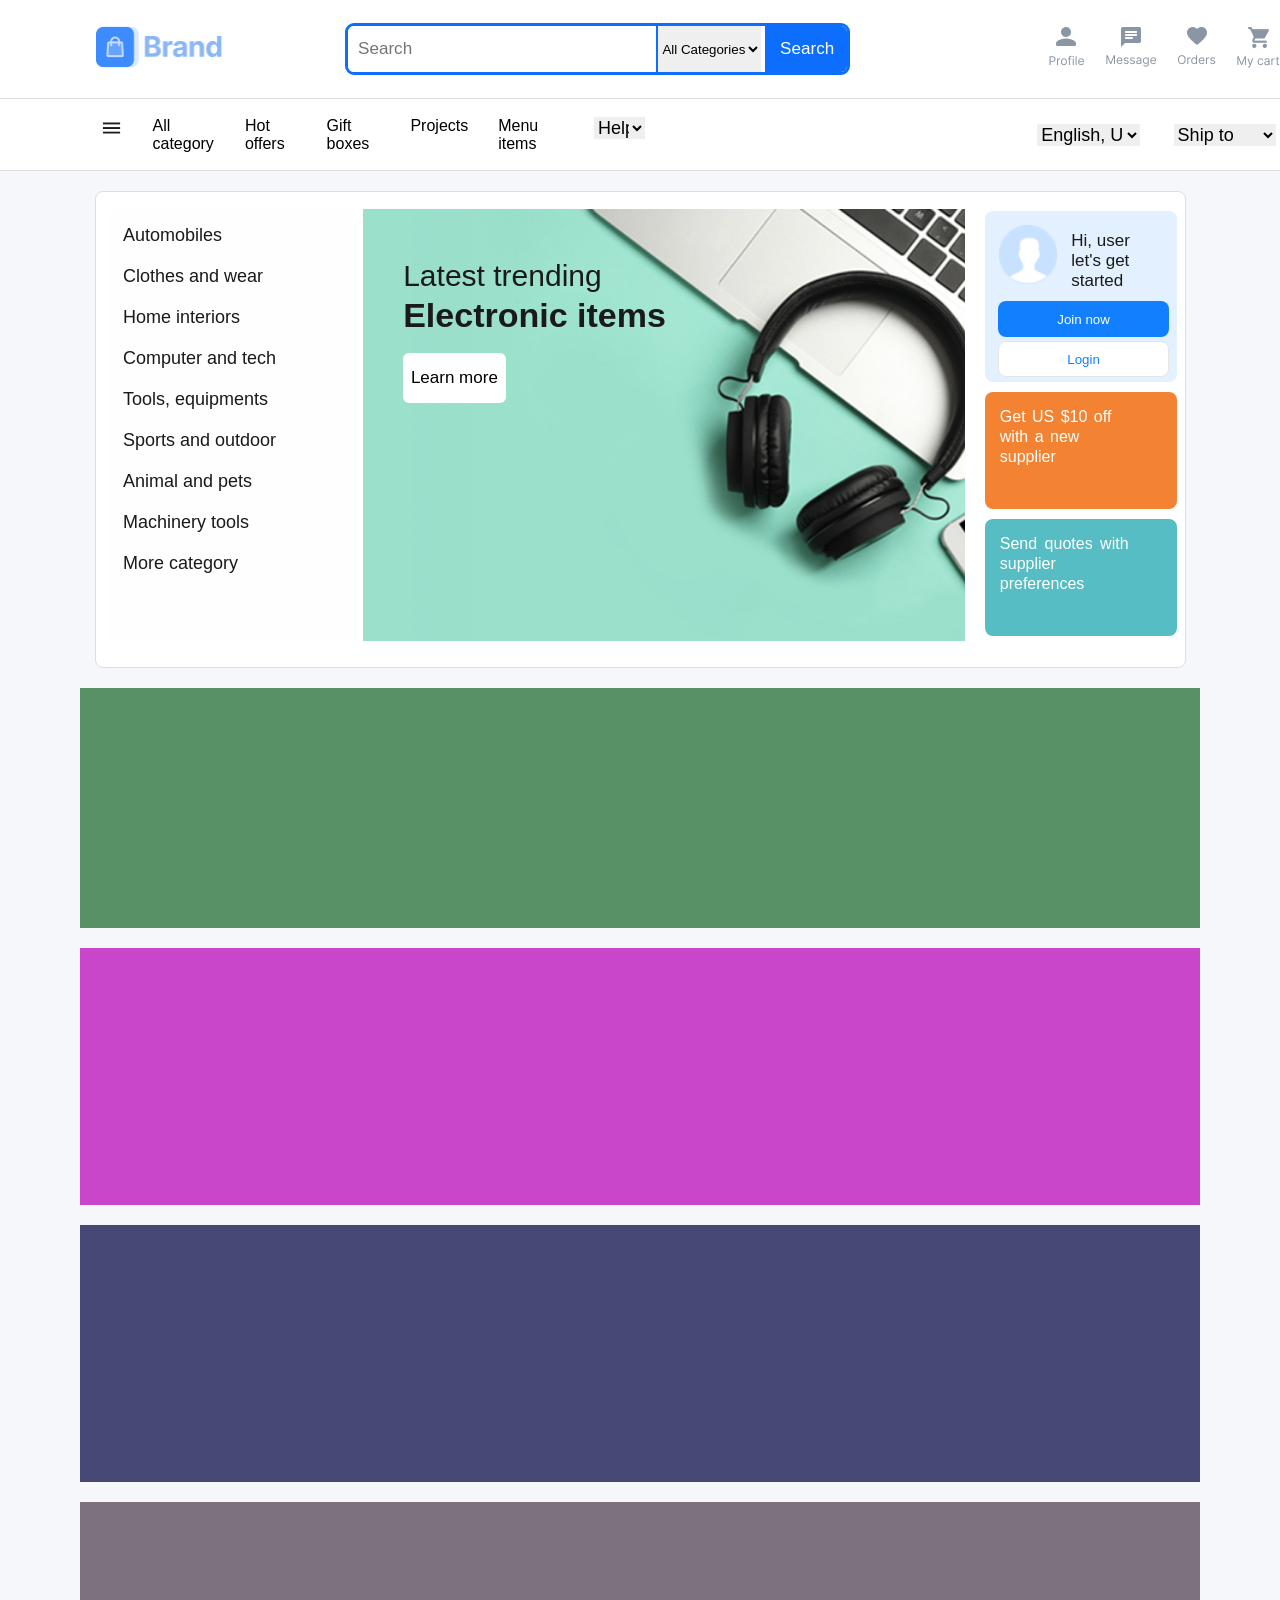
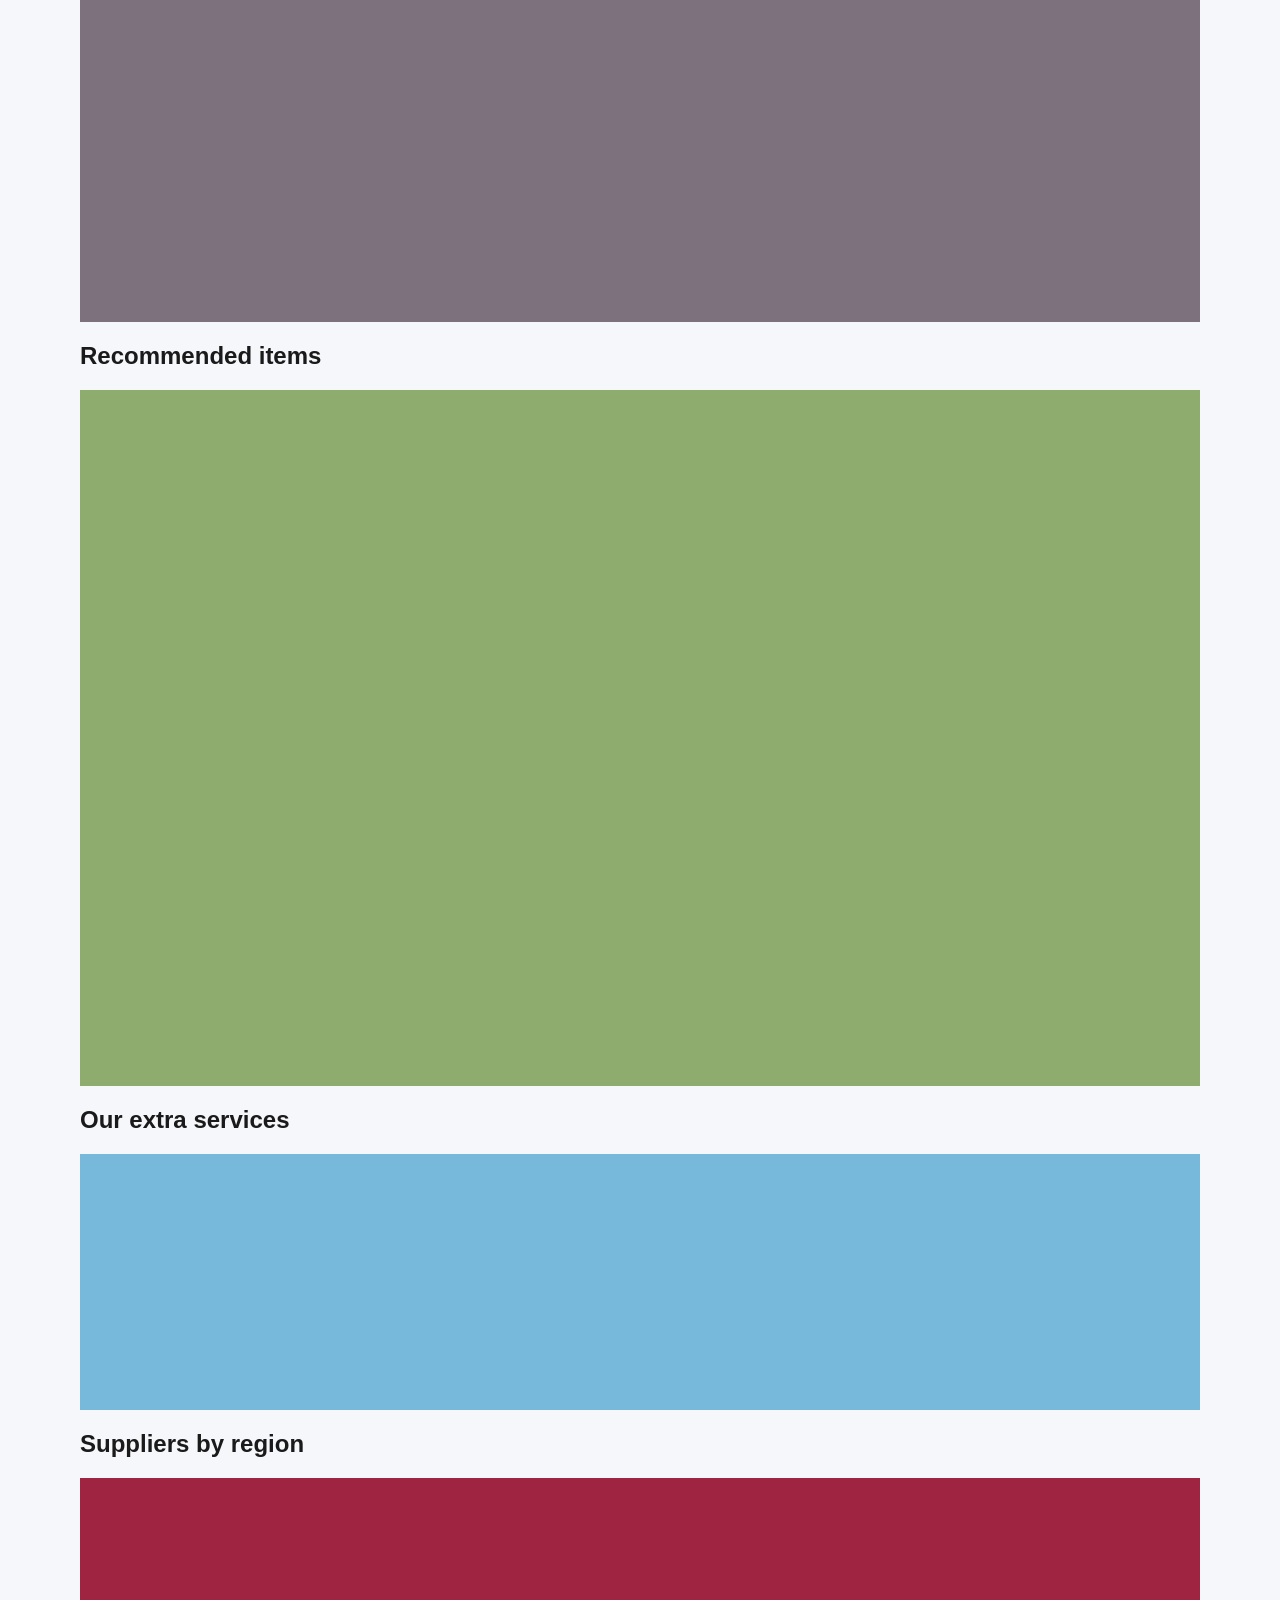
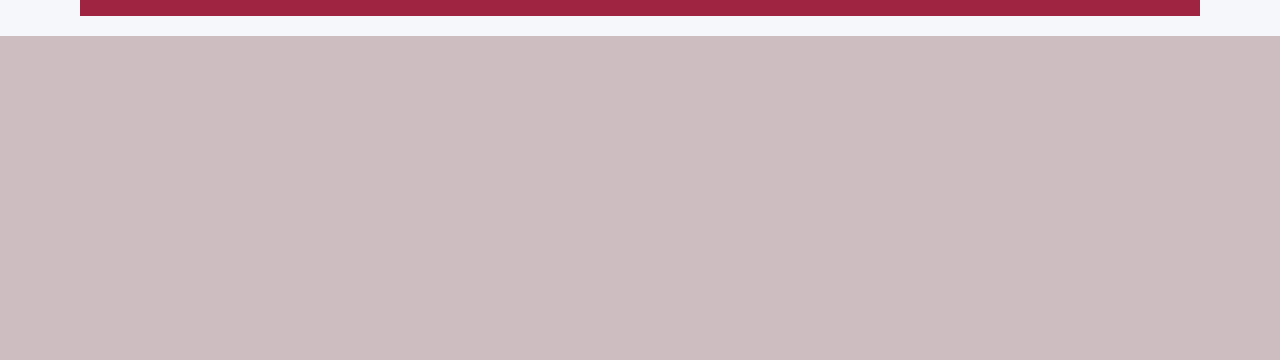
==== index.html @ b20be2b8 "layout" ====
<!doctype html>
<html lang="en">
  <head>
    <meta charset="UTF-8" />
    <meta name="viewport" content="width=device-width, initial-scale=1.0" />
    <title>Ecommerce Website</title>

    <!-- CSS (same folder) -->
    <link rel="stylesheet" href="index.css" />
  </head>
  <body>
    <header class="header">
      <div class="header-div">
        <div>
          <img
            src="assets/logo-colored.png"
            alt="Company Logo"
            class="header-logo"
          />
        </div>

        <div class="Search-container">
          <input type="text" placeholder="Search" class="search-input" />
          <select class="category">
            <option>All Categories</option>
            <option>Electronics</option>
            <option>Clothing</option>
            <option>Books</option>
          </select>

          <button class="search-btn">Search</button>
        </div>

        <div class="header-menu">
          <a href="nextpage.html">
            <img src="assets/Profile-logo.png" alt="Logo" />
          </a>
          <a href="nextpage.html">
            <img src="assets/message-logo.png" alt="Logo" />
          </a>
          <a href="nextpage.html">
            <img src="assets/orders-logo.png" alt="Logo" />
          </a>
          <a href="nextpage.html">
            <img src="assets/cart-logo.png" alt="Logo" />
          </a>
        </div>
      </div>

      <div class="navbar-div">
        <div class="navbar-menu-div">
          <div>
            <img src="assets/menu-logo.png" alt="menu-logo" class="menu-logo" />
          </div>
          <p>All category</p>
          <p>Hot offers</p>
          <p>Gift boxes</p>
          <p>Projects</p>
          <p>Menu items</p>
          <div>
            <select class="navbar-help">
              <option>Help</option>
              <option>Details</option>
              <option>Message</option>
              <option>Report</option>
            </select>
          </div>
        </div>
        <div class="navbar-language-div">
          <select class="navbar-language">
            <option>English, USD</option>
            <option>French, Canada</option>
            <option>Chinese, China</option>
            <option>Spanish, Chile</option>
          </select>
        </div>
        <div class="navbar-shipement-div">
          <select class="navbar-select-country">
            <option>
              Ship to
              <img src="assets/shipement-country-logo-france.png" alt="Logo" />
            </option>
            <option></option>
            <option></option>
            <option></option>
          </select>
        </div>
      </div>

      <div class="Section-Main-div">
        <div class="Section-Main-div-menu">
          <ul>
            <li>Automobiles</li>
            <li>Clothes and wear</li>
            <li>Home interiors</li>
            <li>Computer and tech</li>
            <li>Tools, equipments</li>
            <li>Sports and outdoor</li>
            <li>Animal and pets</li>
            <li>Machinery tools</li>
            <li>More category</li>
          </ul>
        </div>
        <div class="Section-Main-div-banner">
          <div class="Section-Main-div-banner-text">
            <p class="Section-Main-div-banner-text-1">Latest trending</p>
            <p class="Section-Main-div-banner-text-2">Electronic items</p>
            <button class="Section-Main-div-banner-button">Learn more</button>
          </div>
        </div>
        <div>
          <div class="Section-Main-div-user-box-1">
            <div class="main-box-1-div-1">
              <img
                src="assets/Avatar.logo.png"
                alt="Logo"
                class="box-1-avatar-logo"
              />
              <p class="box-1-user-text">
                Hi, user <br />
                let's get started
              </p>
            </div>
            <button class="main-box-1-join-button">Join now</button>
            <button class="main-box-1-login-button">Login</button>
          </div>
          <div class="Section-Main-div-box-2">
            <p>
              Get US $10 off <br />
              with a new <br />
              supplier
            </p>
          </div>
          <div class="Section-Main-div-box-3">
            <p>
              Send quotes with <br />
              supplier <br />
              preferences
            </p>
          </div>
        </div>
      </div>

      <div class="Section-Sale-div"></div>

      <div class="Block_Items-Group-01-div"></div>

      <div class="Block_Items-Group-02-div"></div>

      <div class="Section-Inquiry-div"></div>

      <h2 class="Section-Recomended-heading">Recommended items</h2>

      <div class="Section-Recomended-div"></div>

      <h2 class="Section-Service-heading">Our extra services</h2>

      <div class="Section-Service-div"></div>

      <h2 class="Section-Country-heading">Suppliers by region</h2>

      <div class="Section-Country-div"></div>

      <div class="Newsletter-div"></div>

      <div class="Footer-div"></div>
    </header>

    <nav>
      <!-- Navigation -->
    </nav>

    <main>
      <section class="hero">
        <!-- Hero content -->
      </section>

      <section class="deals">
        <!-- Deals -->
      </section>

      <section class="products">
        <!-- Products -->
      </section>
    </main>

    <footer>
      <!-- Footer -->
    </footer>

    <!-- JS (same folder) -->
    <script src="index.js"></script>
  </body>
</html>
---- index.css ----
* {
  margin: 0;
  padding: 0;
  box-sizing: border-box;
}

.header-div {
  height: 11vh;
  background-color: rgb(255, 255, 255);
  border: 2px;
  display: flex;
  align-items: center;
  border-bottom: 1px solid rgb(222, 222, 222);
}

.header-logo {
  height: 46px;
  margin-left: 95px;
  width: 150px;
}

.Search-container {
  border: 3px solid rgba(13, 110, 253, 1);
  border-radius: 9px;
  height: 5.8vh;
  width: 41vw;
  display: flex;
  overflow: hidden;
  margin-left: 100px;
}

.search-input {
  border: none;
  width: 26vw;
  outline: none;
  padding: 10px;
  font-size: 1.9vh;
}

.category {
  border: none;
  border-left: 2px solid rgba(13, 110, 253, 1);
  border-radius: 0px;
  outline: none;
  width: 9vw;
  margin-right: 4px;
  margin-left: 4px;
}

.search-btn {
  border: none;
  border-left: 2px solid rgba(13, 110, 253, 1);
  border-radius: 0px;
  outline: none;
  width: 7vw;
  background-color: rgba(13, 110, 253, 1);
  color: white;
  font-size: 1.9vh;
}

.header-menu {
  display: flex;
  align-items: center;
  column-gap: 20px;
  margin-left: 198px;
}

.navbar-div {
  height: 8vh;
  background-color: rgb(255, 255, 255);
  border: grey;
  border: 2px;
  display: flex;
  align-items: center;
  border-bottom: 1px solid rgb(222, 222, 222);
  color: black;
  font-size: 16px;
}

.navbar-menu-div {
  display: flex;
  margin-left: 100px;
  column-gap: 30px;
}

.menu-logo {
  height: 2.5vh;
}

.navbar-help {
  border: none;
  border-radius: 0px;
  outline: none;
  width: 4vw;
  margin-right: 4px;
  margin-left: 4px;
  font-size: 2vh;
  cursor: pointer;
}

.navbar-language {
  border: none;
  border-radius: 0px;
  outline: none;
  width: 8vw;
  margin-right: 4px;
  margin-left: 388px;
  font-size: 2vh;
  cursor: pointer;
}

.navbar-select-country {
  border: none;
  border-radius: 0px;
  outline: none;
  width: 8vw;
  margin-right: 4px;
  margin-left: 30px;
  font-size: 2vh;
  cursor: pointer;
}

.Section-Main-div {
  height: 53vh;
  width: 85.2vw;
  margin: 20px;
  margin-left: 95px;
  background-color: rgb(255, 255, 255);
  border: 1.5px solid rgb(222, 222, 222);
  border-radius: 8px;
  display: flex;
}

.Section-Main-div-menu {
  height: 48vh;
  width: 22vw;
  background-color: rgb(255, 255, 255);
  margin-left: 12px;
  margin-top: 18px;
  font-size: 18px;
  cursor: pointer;
}

.Section-Main-div-menu {
  width: 250px;
  background: #fffefe;
  padding: 5px;
  height: 48vh;
  width: 19vw;
}

.Section-Main-div-menu ul {
  list-style: none;
  padding: 0;
  margin: 0;
}

.Section-Main-div-menu li:hover {
  background-color: rgba(229, 241, 255, 1);
}

.Section-Main-div-menu li {
  padding: 10px;
  border-radius: 6px;
  cursor: pointer;
  transition: 0.2s ease;
}

.Section-Main-div-banner {
  height: 48vh;
  width: 47vw;
  margin-left: 12px;
  margin-top: 17px;
  background-image: url(assets/main-div-banner.png);
  background-size: cover;
  background-position: center;
  background-repeat: no-repeat;
}

.Section-Main-div-banner-text-1 {
  margin-top: 50px;
  margin-left: 40px;
  font-size: 30px;
  font-weight: 20px;
}

.Section-Main-div-banner-text-2 {
  margin-top: 3px;
  margin-left: 40px;
  font-size: 34px;
  font-weight: bold;
}

.Section-Main-div-banner-button {
  height: 5.5vh;
  width: 8vw;
  background-color: rgb(255, 255, 255);
  color: black;
  border: none;
  border-radius: 6px;
  margin-top: 18px;
  margin-left: 40px;
  font-size: 17px;
  cursor: pointer;
}

.Section-Main-div-user-box-1 {
  height: 19vh;
  width: 15vw;
  border-radius: 8px;
  background-color: rgba(227, 240, 255, 1);
  margin-top: 19px;
  margin-left: 20px;
}

.box-1-avatar-logo {
  height: 6.5vh;
  margin-left: 14px;
  margin-top: 14px;
}

.box-1-user-text {
  margin-left: 14px;
  margin-top: 20px;
  font-size: 17px;
  font-weight: 18px;
  display: flex;
}

.main-box-1-div-1 {
  display: flex;
}

.main-box-1-join-button {
  height: 4vh;
  width: 13.4vw;
  background-color: rgba(18, 127, 255, 1);
  color: white;
  border: none;
  border-radius: 8px;
  margin-top: 10px;
  margin-left: 13px;
  cursor: pointer;
}

.main-box-1-login-button {
  height: 4vh;
  width: 13.4vw;
  background-color: white;
  color: rgba(18, 127, 255, 1);
  border: 1px solid rgb(230, 230, 230);
  border-radius: 8px;
  margin-top: 4px;
  margin-left: 13px;
  cursor: pointer;
}

.Section-Main-div-box-2 {
  height: 13vh;
  width: 15vw;
  border-radius: 8px;
  background-color: rgba(243, 131, 50, 1);
  margin-top: 10px;
  margin-left: 20px;
  display: block;
  color: white;
  padding-left: 15px;
  padding-top: 15px;
  line-height: 1.26;
  word-spacing: 2px;
  font-weight: 1px;
  font-weight: lighter;
}

.Section-Main-div-box-3 {
  height: 13vh;
  width: 15vw;
  border-radius: 8px;
  background-color: rgba(85, 189, 195, 1);
  margin-top: 10px;
  margin-left: 20px;
  display: block;
  color: white;
  padding-left: 15px;
  padding-top: 15px;
  line-height: 1.26;
  word-spacing: 3px;
  font-weight: lighter;
}

.Section-Sale-div {
  height: 240px;
  margin: 20px;
  margin-left: 80px;
  margin-right: 80px;
  background-color: rgb(87, 145, 101);
}

.Block_Items-Group-01-div {
  height: 257px;
  margin: 20px;
  margin-left: 80px;
  margin-right: 80px;
  background-color: rgb(201, 70, 203);
}

.Block_Items-Group-02-div {
  height: 257px;
  margin: 20px;
  margin-left: 80px;
  margin-right: 80px;
  background-color: rgb(70, 72, 117);
}

.Section-Inquiry-div {
  height: 420px;
  margin: 20px;
  margin-left: 80px;
  margin-right: 80px;
  background-color: rgb(125, 113, 125);
}

.Section-Recomended-heading {
  margin: 20px;
  margin-left: 80px;
  margin-right: 80px;
}

.Section-Recomended-div {
  height: 696px;
  margin: 20px;
  margin-left: 80px;
  margin-right: 80px;
  background-color: rgb(141, 172, 109);
}

.Section-Service-heading {
  margin: 20px;
  margin-left: 80px;
  margin-right: 80px;
}

.Section-Service-div {
  height: 256px;
  margin: 20px;
  margin-left: 80px;
  margin-right: 80px;
  background-color: rgb(119, 185, 219);
}

.Section-Country-heading {
  margin: 20px;
  margin-left: 80px;
  margin-right: 80px;
}

.Section-Country-div {
  height: 138px;
  margin: 20px;
  margin-left: 80px;
  margin-right: 80px;
  background-color: rgb(159, 36, 65);
}

.Newsletter-heading {
  margin: 20px;
  height: 190px;
  margin-left: 80px;
  margin-right: 80px;
}

.Footer-div {
  height: 324px;
  background-color: rgb(205, 188, 192);
}

body {
  font-family: Arial, Helvetica, sans-serif;
  background-color: #f5f7fa;
  color: #1a1a1a;
}

a {
  text-decoration: none;
  color: inherit;
}

ul {
  list-style: none;
}
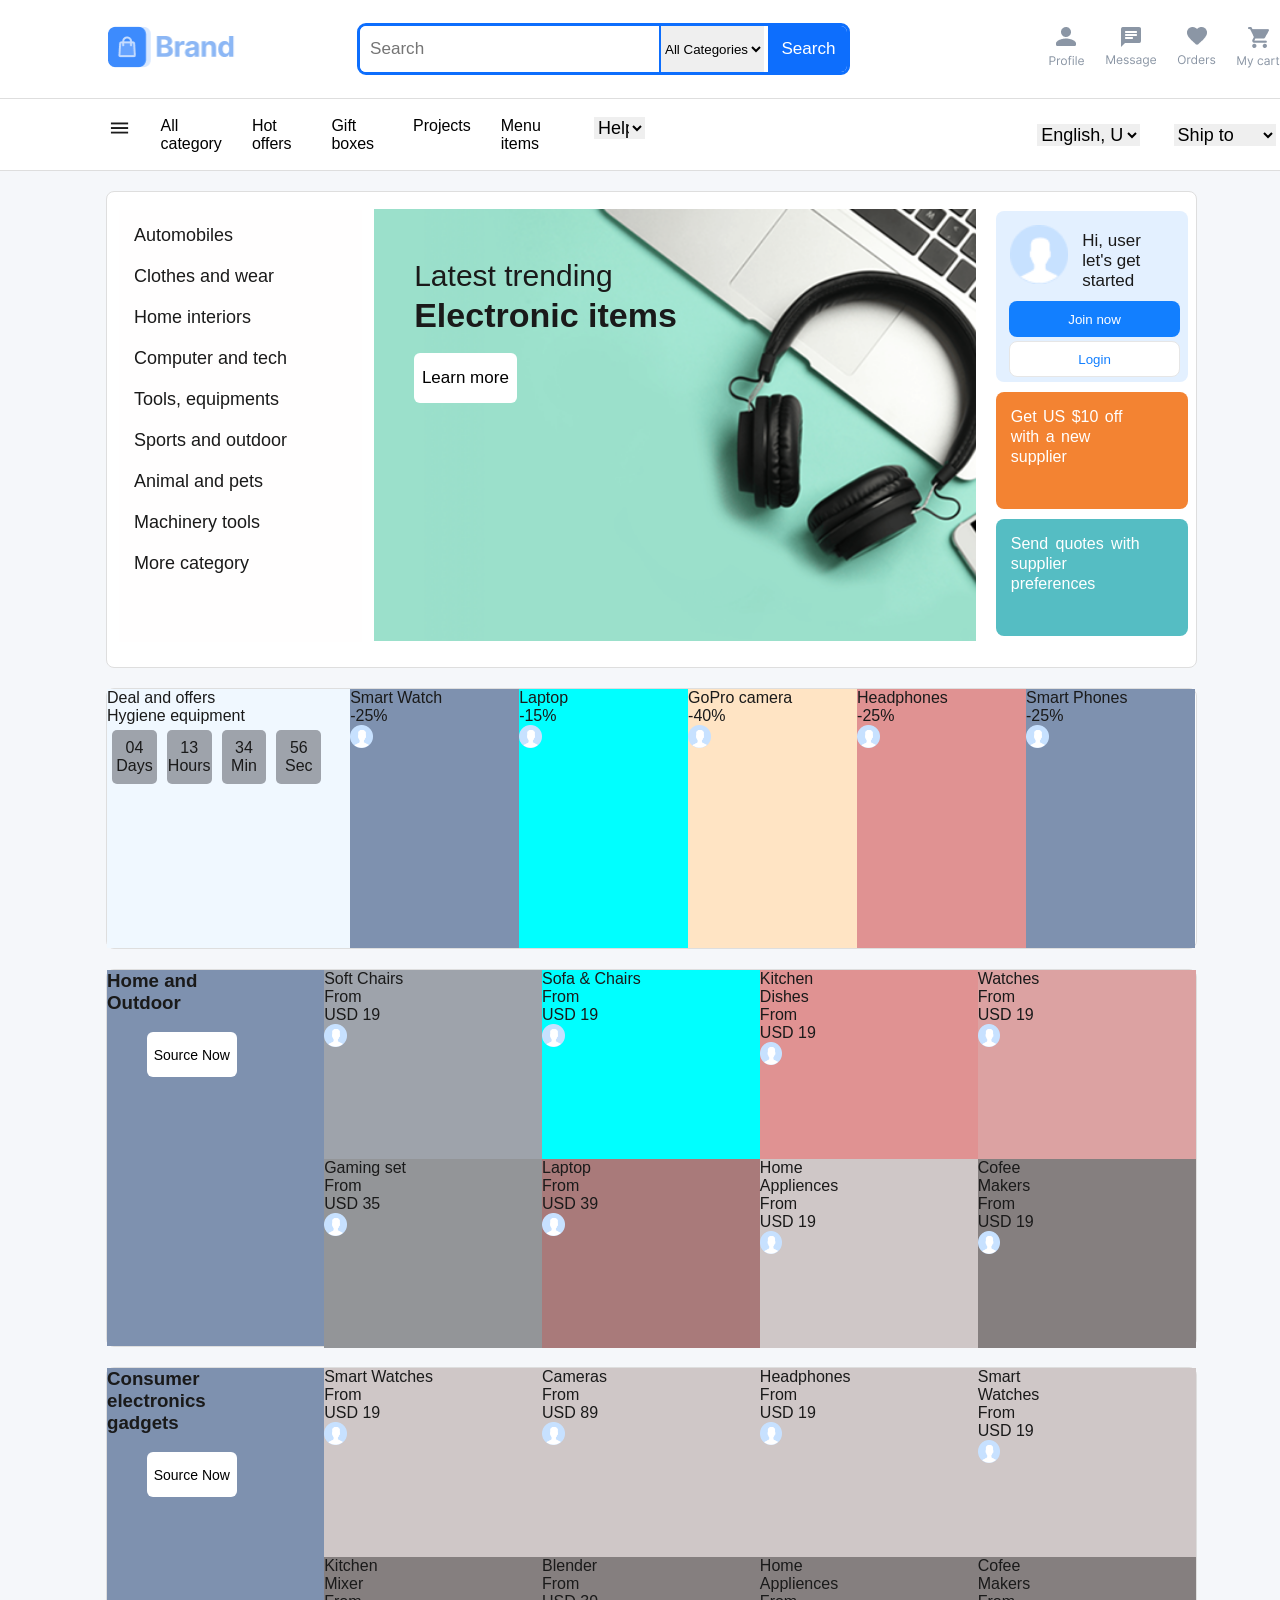
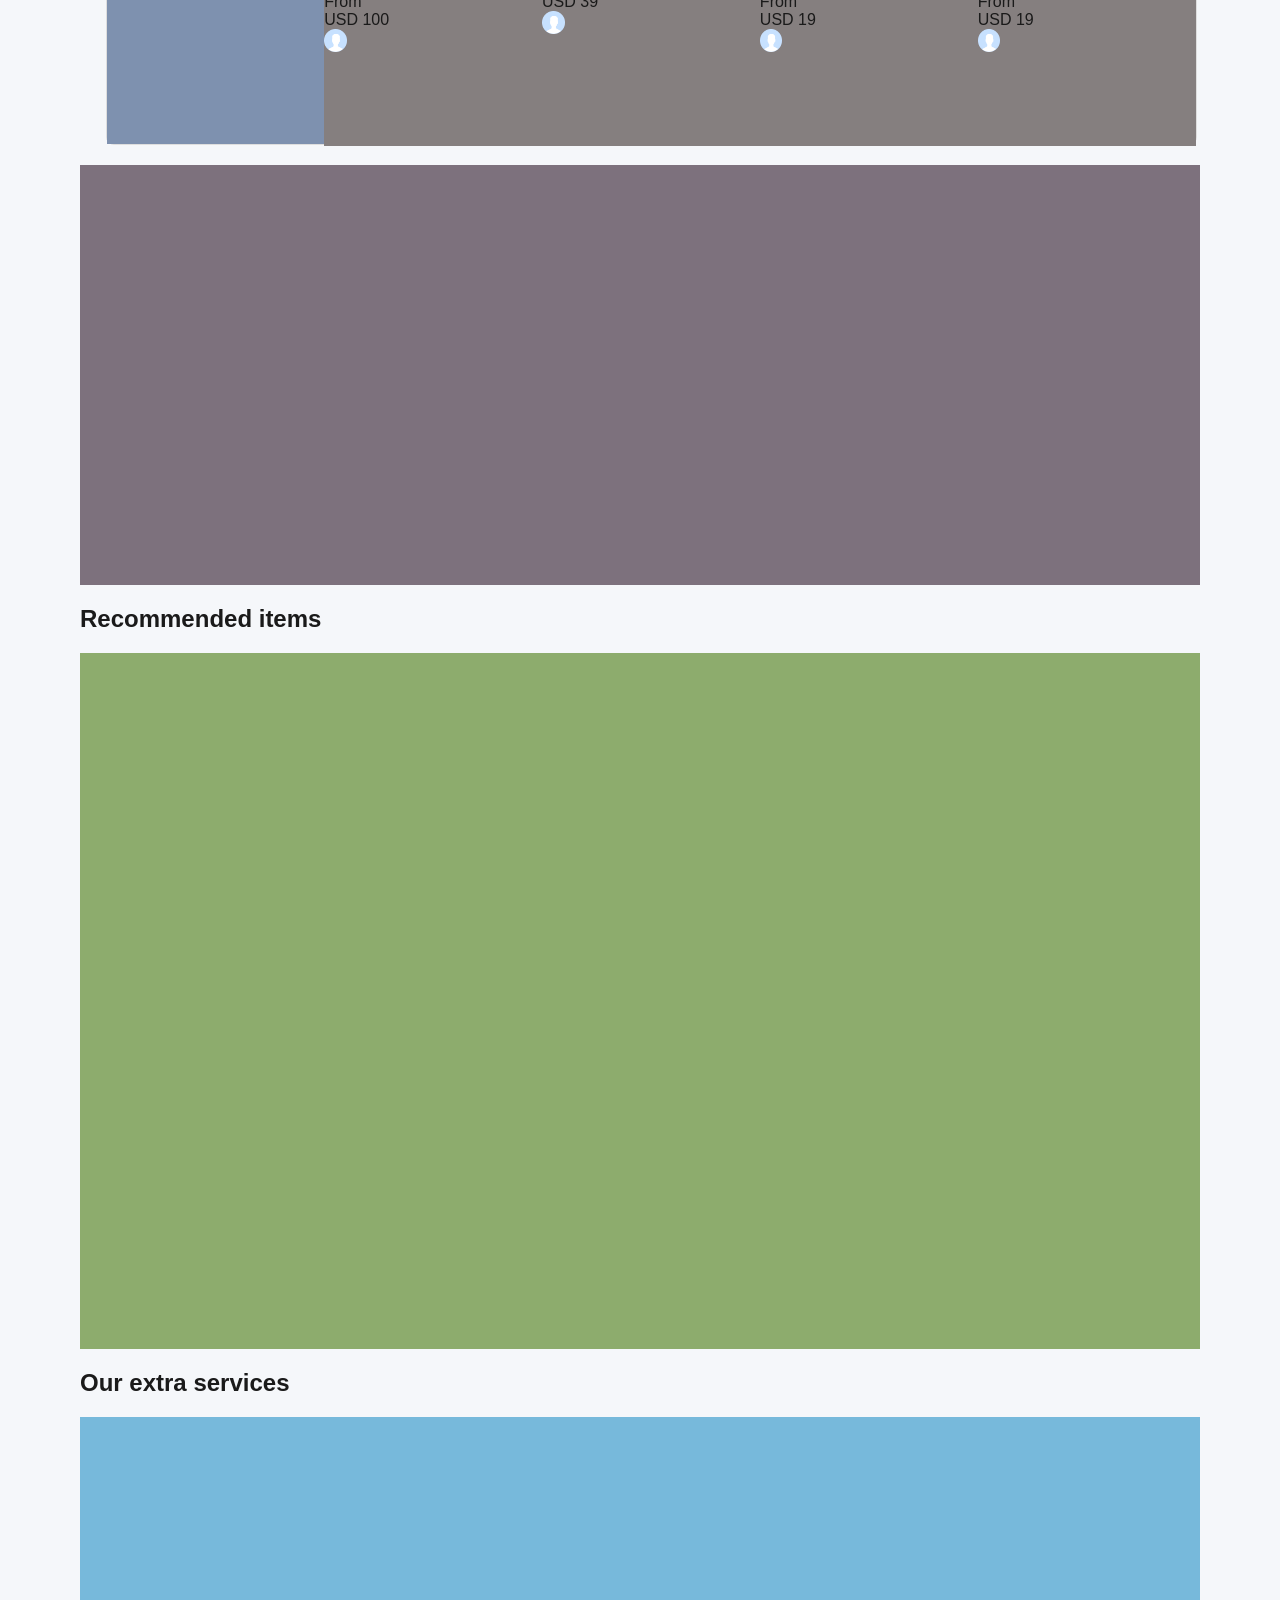
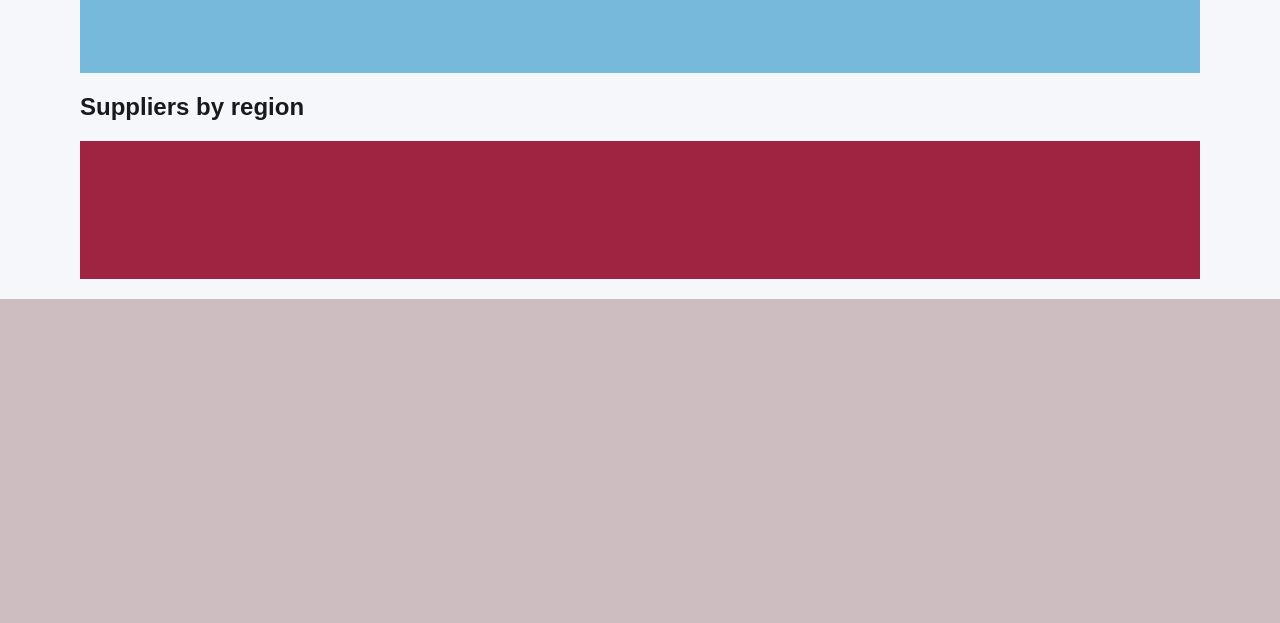
==== commit 7c707c2a: "sale blocks" ====
--- a/index.html
+++ b/index.html
@@ -141,11 +141,305 @@
         </div>
       </div>
 
-      <div class="Section-Sale-div"></div>
-
-      <div class="Block_Items-Group-01-div"></div>
-
-      <div class="Block_Items-Group-02-div"></div>
+      <div class="Section-Sale-div">
+        <div class="Section-Sale-deal-offer-div">
+          <p>Deal and offers</p>
+          <p>Hygiene equipment</p>
+          <div class="Section-Sale-deal-offer-timer-div">
+            <p>
+              04 <br />
+              Days
+            </p>
+            <p>
+              13 <br />
+              Hours
+            </p>
+            <p>
+              34 <br />
+              Min
+            </p>
+            <p>
+              56 <br />
+              Sec
+            </p>
+          </div>
+        </div>
+        <div class="Section-Sale-watch-div">
+          <p>Smart Watch</p>
+          <p>-25%</p>
+          <img src="assets/Avatar.logo.png" alt="menu-logo" class="menu-logo" />
+        </div>
+        <div class="Section-Sale-laptop-div">
+          <p>Laptop</p>
+          <p>-15%</p>
+          <img src="assets/Avatar.logo.png" alt="menu-logo" class="menu-logo" />
+        </div>
+        <div class="Section-Sale-cammera-div">
+          <p>GoPro camera</p>
+          <p>-40%</p>
+          <img src="assets/Avatar.logo.png" alt="menu-logo" class="menu-logo" />
+        </div>
+        <div class="Section-Sale-headphones-div">
+          <p>Headphones</p>
+          <p>-25%</p>
+          <img src="assets/Avatar.logo.png" alt="menu-logo" class="menu-logo" />
+        </div>
+        <div class="Section-Sale-mobiles-div">
+          <p>Smart Phones</p>
+          <p>-25%</p>
+          <img src="assets/Avatar.logo.png" alt="menu-logo" class="menu-logo" />
+        </div>
+      </div>
+
+      <div class="Block-Items-Group-01-div">
+        <div class="Block-Items-Group-01-homeoutdoor-div">
+          <h3>
+            Home and <br />
+            Outdoor
+          </h3>
+          <button class="Block-Items-Group-01-homeoutdoor-source-button">
+            Source Now
+          </button>
+        </div>
+        <div>
+          <div class="Block-Items-Group-01-line-01-div">
+            <div class="Group-01-line-01-item-01">
+              <p>Soft Chairs</p>
+              <p>
+                From <br />
+                USD 19
+              </p>
+              <img
+                src="assets/Avatar.logo.png"
+                alt="menu-logo"
+                class="menu-logo"
+              />
+            </div>
+            <div class="Group-01-line-01-item-02">
+              <p>Sofa & Chairs</p>
+              <p>
+                From <br />
+                USD 19
+              </p>
+              <img
+                src="assets/Avatar.logo.png"
+                alt="menu-logo"
+                class="menu-logo"
+              />
+            </div>
+            <div class="Group-01-line-01-item-03">
+              <p>
+                Kitchen <br />
+                Dishes
+              </p>
+              <p>
+                From <br />
+                USD 19
+              </p>
+              <img
+                src="assets/Avatar.logo.png"
+                alt="menu-logo"
+                class="menu-logo"
+              />
+            </div>
+            <div class="Group-01-line-01-item-04">
+              <p>Watches</p>
+              <p>
+                From <br />
+                USD 19
+              </p>
+              <img
+                src="assets/Avatar.logo.png"
+                alt="menu-logo"
+                class="menu-logo"
+              />
+            </div>
+          </div>
+          <div class="Block-Items-Group-01-line-02-div">
+            <div class="Group-01-line-02-item-01">
+              <p>Gaming set</p>
+              <p>
+                From <br />
+                USD 35
+              </p>
+              <img
+                src="assets/Avatar.logo.png"
+                alt="menu-logo"
+                class="menu-logo"
+              />
+            </div>
+            <div class="Group-01-line-02-item-02">
+              <p>Laptop</p>
+              <p>
+                From <br />
+                USD 39
+              </p>
+              <img
+                src="assets/Avatar.logo.png"
+                alt="menu-logo"
+                class="menu-logo"
+              />
+            </div>
+            <div class="Group-01-line-02-item-03">
+              <p>
+                Home <br />
+                Appliences
+              </p>
+              <p>
+                From <br />
+                USD 19
+              </p>
+              <img
+                src="assets/Avatar.logo.png"
+                alt="menu-logo"
+                class="menu-logo"
+              />
+            </div>
+            <div class="Group-01-line-02-item-04">
+              <p>
+                Cofee <br />
+                Makers
+              </p>
+              <p>
+                From <br />
+                USD 19
+              </p>
+              <img
+                src="assets/Avatar.logo.png"
+                alt="menu-logo"
+                class="menu-logo"
+              />
+            </div>
+          </div>
+        </div>
+      </div>
+
+      <div class="Block-Items-Group-02-div">
+        <div class="Block-Items-Group-02-Gadgets-div">
+          <h3>
+            Consumer <br />
+            electronics <br />
+            gadgets
+          </h3>
+          <button class="Block-Items-Group-02-Gadgets-button">
+            Source Now
+          </button>
+        </div>
+        <div>
+          <div class="Block-Items-Group-02-line-01-div">
+            <div class="Group-02-line-01-item-01">
+              <p>Smart Watches</p>
+              <p>
+                From <br />
+                USD 19
+              </p>
+              <img
+                src="assets/Avatar.logo.png"
+                alt="menu-logo"
+                class="menu-logo"
+              />
+            </div>
+            <div class="Group-02-line-01-item-02">
+              <p>Cameras</p>
+              <p>
+                From <br />
+                USD 89
+              </p>
+              <img
+                src="assets/Avatar.logo.png"
+                alt="menu-logo"
+                class="menu-logo"
+              />
+            </div>
+            <div class="Group-02-line-01-item-03">
+              <p>Headphones</p>
+              <p>
+                From <br />
+                USD 19
+              </p>
+              <img
+                src="assets/Avatar.logo.png"
+                alt="menu-logo"
+                class="menu-logo"
+              />
+            </div>
+            <div class="Group-02-line-01-item-04">
+              <p>
+                Smart <br />
+                Watches
+              </p>
+              <p>
+                From <br />
+                USD 19
+              </p>
+              <img
+                src="assets/Avatar.logo.png"
+                alt="menu-logo"
+                class="menu-logo"
+              />
+            </div>
+          </div>
+          <div class="Block-Items-Group-02-line-02-div">
+            <div class="Group-02-line-02-item-01">
+              <p>
+                Kitchen <br />
+                Mixer
+              </p>
+              <p>
+                From <br />
+                USD 100
+              </p>
+              <img
+                src="assets/Avatar.logo.png"
+                alt="menu-logo"
+                class="menu-logo"
+              />
+            </div>
+            <div class="Group-02-line-02-item-02">
+              <p>Blender</p>
+              <p>
+                From <br />
+                USD 39
+              </p>
+              <img
+                src="assets/Avatar.logo.png"
+                alt="menu-logo"
+                class="menu-logo"
+              />
+            </div>
+            <div class="Group-02-line-02-item-03">
+              <p>
+                Home <br />
+                Appliences
+              </p>
+              <p>
+                From <br />
+                USD 19
+              </p>
+              <img
+                src="assets/Avatar.logo.png"
+                alt="menu-logo"
+                class="menu-logo"
+              />
+            </div>
+            <div class="Group-02-line-02-item-04">
+              <p>
+                Cofee <br />
+                Makers
+              </p>
+              <p>
+                From <br />
+                USD 19
+              </p>
+              <img
+                src="assets/Avatar.logo.png"
+                alt="menu-logo"
+                class="menu-logo"
+              />
+            </div>
+          </div>
+        </div>
+      </div>
 
       <div class="Section-Inquiry-div"></div>
 
--- a/index.css
+++ b/index.css
@@ -15,7 +15,7 @@
 
 .header-logo {
   height: 46px;
-  margin-left: 95px;
+  margin-left: 107px;
   width: 150px;
 }
 
@@ -79,7 +79,7 @@
 
 .navbar-menu-div {
   display: flex;
-  margin-left: 100px;
+  margin-left: 108px;
   column-gap: 30px;
 }
 
@@ -124,7 +124,7 @@
   height: 53vh;
   width: 85.2vw;
   margin: 20px;
-  margin-left: 95px;
+  margin-left: 106px;
   background-color: rgb(255, 255, 255);
   border: 1.5px solid rgb(222, 222, 222);
   border-radius: 8px;
@@ -289,27 +289,223 @@
 }
 
 .Section-Sale-div {
-  height: 240px;
-  margin: 20px;
-  margin-left: 80px;
-  margin-right: 80px;
-  background-color: rgb(87, 145, 101);
-}
-
-.Block_Items-Group-01-div {
-  height: 257px;
-  margin: 20px;
-  margin-left: 80px;
-  margin-right: 80px;
-  background-color: rgb(201, 70, 203);
-}
-
-.Block_Items-Group-02-div {
-  height: 257px;
-  margin: 20px;
-  margin-left: 80px;
-  margin-right: 80px;
-  background-color: rgb(70, 72, 117);
+  height: 29vh;
+  width: 85.2vw;
+  margin: 20px;
+  margin-left: 106px;
+  background-color: rgb(255, 255, 255);
+  border: 1.5px solid rgb(222, 222, 222);
+  border-radius: 8px;
+  display: flex;
+}
+
+.Section-Sale-deal-offer-div {
+  background-color: aliceblue;
+  width: 19vw;
+}
+
+.Section-Sale-deal-offer-timer-div {
+  display: flex;
+}
+
+.Section-Sale-deal-offer-timer-div p {
+  background-color: #9ea3ab;
+  margin: 5px;
+  width: 3.5vw;
+  height: 6vh;
+  align-content: center;
+  text-align: center;
+  border-radius: 5px;
+}
+
+.Section-Sale-watch-div {
+  background-color: #7e91af;
+  width: 13.2vw;
+}
+
+.Section-Sale-laptop-div {
+  background-color: aqua;
+  width: 13.2vw;
+}
+
+.Section-Sale-cammera-div {
+  background-color: bisque;
+  width: 13.2vw;
+}
+
+.Section-Sale-headphones-div {
+  background-color: #e09292;
+  width: 13.2vw;
+}
+
+.Section-Sale-mobiles-div {
+  background-color: #7e91af;
+  width: 13.2vw;
+}
+
+.Block-Items-Group-01-div {
+  height: 42vh;
+  width: 85.2vw;
+  margin: 20px;
+  margin-left: 106px;
+  background-color: rgb(255, 255, 255);
+  border: 1.5px solid rgb(222, 222, 222);
+  border-radius: 8px;
+  display: flex;
+}
+
+.Block-Items-Group-01-homeoutdoor-div {
+  background-color: #7e91af;
+  width: 17vw;
+}
+
+.Block-Items-Group-01-homeoutdoor-source-button {
+  height: 5vh;
+  width: 7vw;
+  background-color: rgb(255, 255, 255);
+  color: black;
+  border: none;
+  border-radius: 6px;
+  margin-top: 18px;
+  margin-left: 40px;
+  font-size: 14px;
+  cursor: pointer;
+}
+
+.Block-Items-Group-01-line-01-div {
+  background-color: #cfc7c7;
+  display: flex;
+}
+
+.Group-01-line-01-item-01 {
+  height: 21vh;
+  width: 17.02vw;
+  background-color: #9ea3ab;
+}
+
+.Group-01-line-01-item-02 {
+  height: 21vh;
+  width: 17.02vw;
+  background-color: aqua;
+}
+
+.Group-01-line-01-item-03 {
+  height: 21vh;
+  width: 17.02vw;
+  background-color: #e09292;
+}
+
+.Group-01-line-01-item-04 {
+  height: 21vh;
+  width: 17.02vw;
+  background-color: #dca2a2;
+}
+
+.Block-Items-Group-01-line-02-div {
+  background-color: #857f7f;
+  display: flex;
+}
+
+.Group-01-line-02-item-01 {
+  height: 21vh;
+  width: 17.02vw;
+  background-color: #939598;
+}
+
+.Group-01-line-02-item-02 {
+  height: 21vh;
+  width: 17.02vw;
+  background-color: #a97a7a;
+}
+
+.Group-01-line-02-item-03 {
+  height: 21vh;
+  width: 17.02vw;
+  background-color: #cfc7c7;
+}
+
+.Group-01-line-02-item-04 {
+  height: 21vh;
+  width: 17.02vw;
+}
+
+.Block-Items-Group-02-div {
+  height: 42vh;
+  width: 85.2vw;
+  margin: 20px;
+  margin-left: 106px;
+  background-color: rgb(255, 255, 255);
+  border: 1.5px solid rgb(222, 222, 222);
+  border-radius: 8px;
+  display: flex;
+}
+
+.Block-Items-Group-02-Gadgets-div {
+  background-color: #7e91af;
+  width: 17vw;
+}
+
+.Block-Items-Group-02-Gadgets-button {
+  height: 5vh;
+  width: 7vw;
+  background-color: rgb(255, 255, 255);
+  color: black;
+  border: none;
+  border-radius: 6px;
+  margin-top: 18px;
+  margin-left: 40px;
+  font-size: 14px;
+  cursor: pointer;
+}
+
+.Block-Items-Group-02-line-01-div {
+  background-color: #cfc7c7;
+  display: flex;
+}
+
+.Group-02-line-01-item-01 {
+  height: 21vh;
+  width: 17.02vw;
+}
+
+.Group-02-line-01-item-02 {
+  height: 21vh;
+  width: 17.02vw;
+}
+
+.Group-02-line-01-item-03 {
+  height: 21vh;
+  width: 17.02vw;
+}
+
+.Group-02-line-01-item-04 {
+  height: 21vh;
+  width: 17.02vw;
+}
+
+.Block-Items-Group-02-line-02-div {
+  background-color: #857f7f;
+  display: flex;
+}
+
+.Group-02-line-02-item-01 {
+  height: 21vh;
+  width: 17.02vw;
+}
+
+.Group-02-line-02-item-02 {
+  height: 21vh;
+  width: 17.02vw;
+}
+
+.Group-02-line-02-item-03 {
+  height: 21vh;
+  width: 17.02vw;
+}
+
+.Group-02-line-02-item-04 {
+  height: 21vh;
+  width: 17.02vw;
 }
 
 .Section-Inquiry-div {
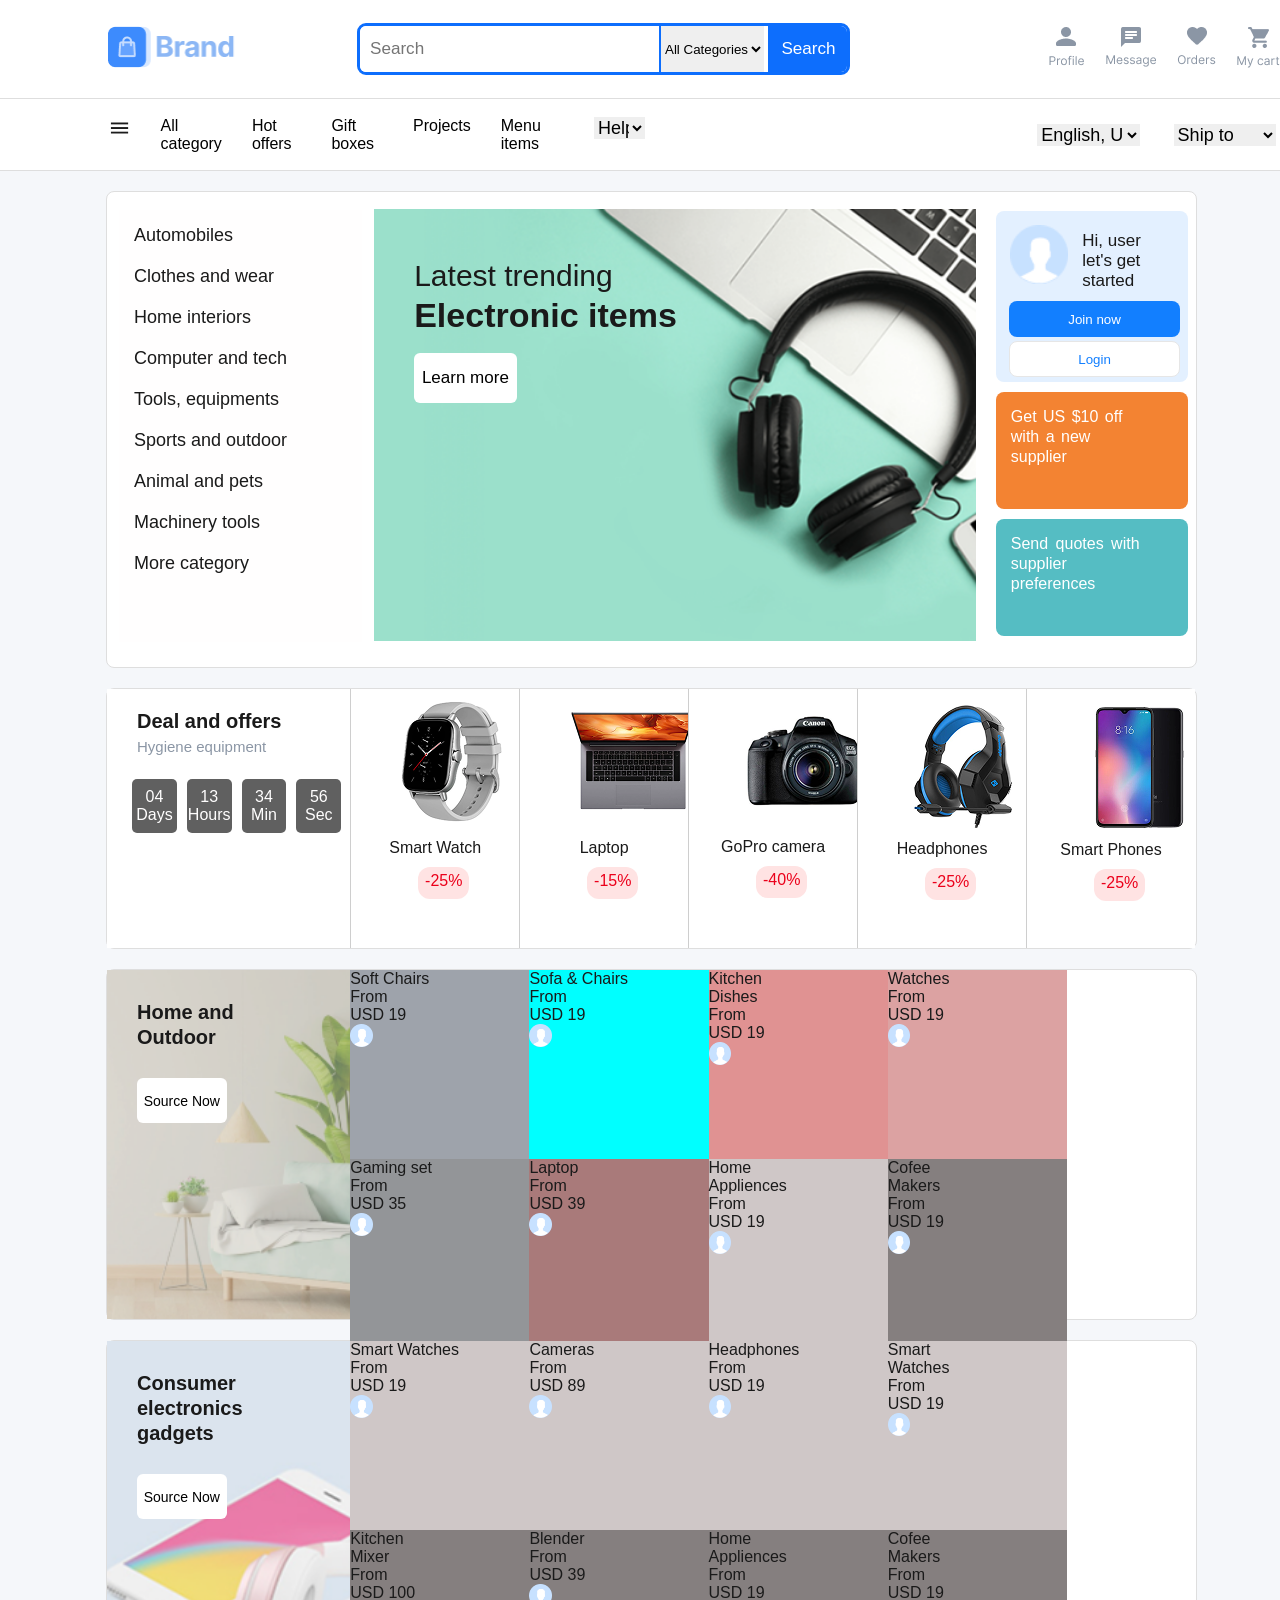
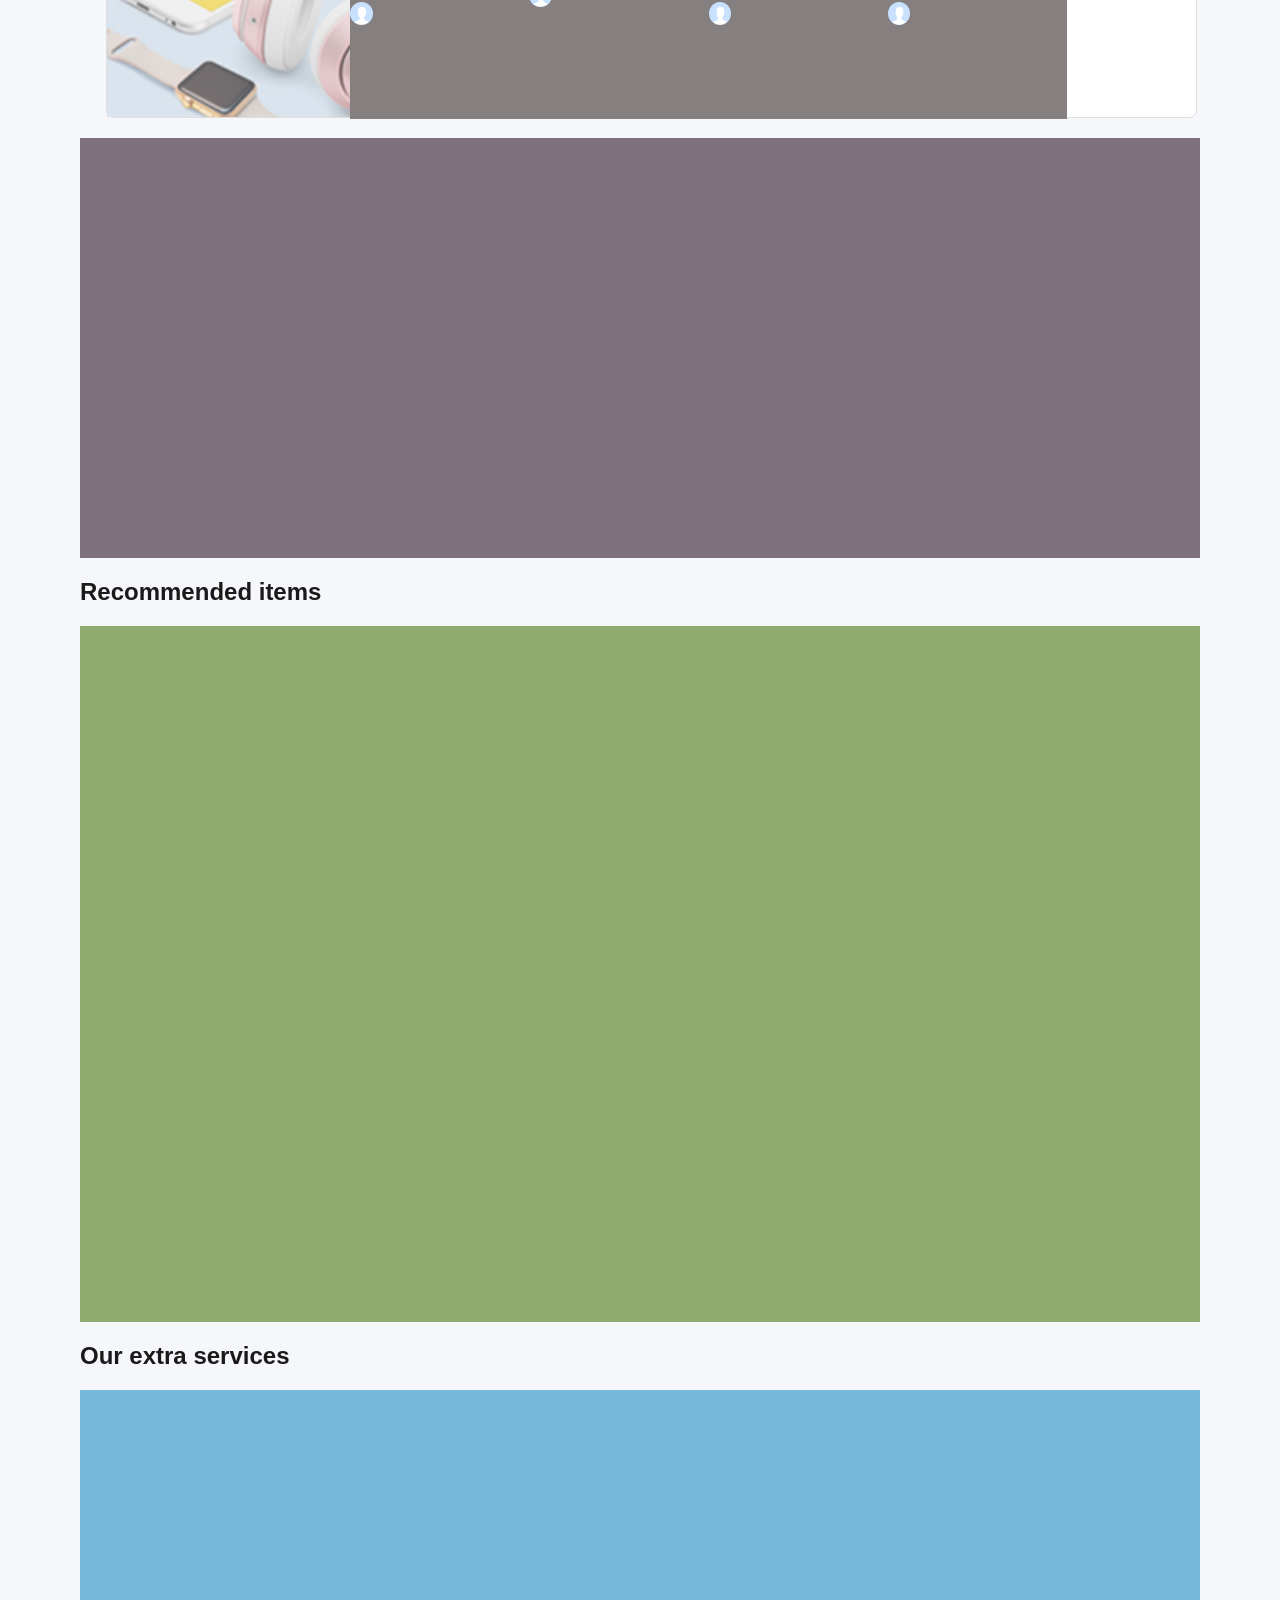
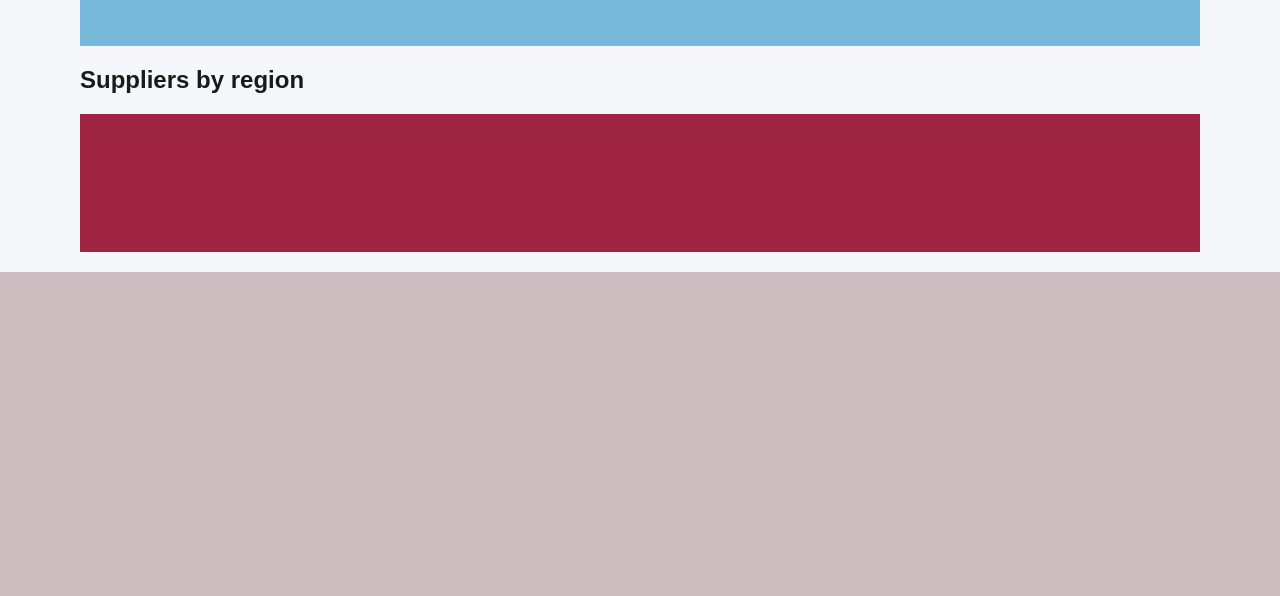
==== commit 19641359: "sale and offers block" ====
--- a/index.html
+++ b/index.html
@@ -143,8 +143,8 @@
 
       <div class="Section-Sale-div">
         <div class="Section-Sale-deal-offer-div">
-          <p>Deal and offers</p>
-          <p>Hygiene equipment</p>
+          <h4 class="Section-Sale-deal-offer-div-h4">Deal and offers</h4>
+          <p class="Section-Sale-deal-offer-div-line">Hygiene equipment</p>
           <div class="Section-Sale-deal-offer-timer-div">
             <p>
               04 <br />
@@ -164,39 +164,59 @@
             </p>
           </div>
         </div>
-        <div class="Section-Sale-watch-div">
-          <p>Smart Watch</p>
-          <p>-25%</p>
-          <img src="assets/Avatar.logo.png" alt="menu-logo" class="menu-logo" />
-        </div>
-        <div class="Section-Sale-laptop-div">
-          <p>Laptop</p>
-          <p>-15%</p>
-          <img src="assets/Avatar.logo.png" alt="menu-logo" class="menu-logo" />
-        </div>
-        <div class="Section-Sale-cammera-div">
-          <p>GoPro camera</p>
-          <p>-40%</p>
-          <img src="assets/Avatar.logo.png" alt="menu-logo" class="menu-logo" />
-        </div>
-        <div class="Section-Sale-headphones-div">
-          <p>Headphones</p>
-          <p>-25%</p>
-          <img src="assets/Avatar.logo.png" alt="menu-logo" class="menu-logo" />
-        </div>
-        <div class="Section-Sale-mobiles-div">
-          <p>Smart Phones</p>
-          <p>-25%</p>
-          <img src="assets/Avatar.logo.png" alt="menu-logo" class="menu-logo" />
+        <div class="Section-Sale-item-01-div">
+          <img
+            src="assets/deal-offer-pic-01.png"
+            alt="menu-logo"
+            class="deal-offer-pic-01"
+          />
+          <p class="deal-offer-item-01-name">Smart Watch</p>
+          <p class="deal-offer-items-discount">-25%</p>
+        </div>
+        <div class="Section-Sale-item-02-div">
+          <img
+            src="assets/deal-offer-pic-02.png"
+            alt="menu-logo"
+            class="deal-offer-pic-02"
+          />
+          <p class="deal-offer-item-02-name">Laptop</p>
+          <p class="deal-offer-items-discount">-15%</p>
+        </div>
+        <div class="Section-Sale-item-03-div">
+          <img
+            src="assets/deal-offer-pic-03.png"
+            alt="menu-logo"
+            class="deal-offer-pic-03"
+          />
+          <p class="deal-offer-item-03-name">GoPro camera</p>
+          <p class="deal-offer-items-discount">-40%</p>
+        </div>
+        <div class="Section-Sale-item-04-div">
+          <img
+            src="assets/deal-offer-pic-04.png"
+            alt="menu-logo"
+            class="deal-offer-pic-04"
+          />
+          <p class="deal-offer-item-04-name">Headphones</p>
+          <p class="deal-offer-items-discount">-25%</p>
+        </div>
+        <div class="Section-Sale-item-04-div">
+          <img
+            src="assets/deal-offer-pic-05.png"
+            alt="menu-logo"
+            class="deal-offer-pic-05"
+          />
+          <p class="deal-offer-item-05-name">Smart Phones</p>
+          <p class="deal-offer-items-discount">-25%</p>
         </div>
       </div>
 
       <div class="Block-Items-Group-01-div">
         <div class="Block-Items-Group-01-homeoutdoor-div">
-          <h3>
+          <h4 class="Block-Items-Group-01-homeoutdoor-div-text">
             Home and <br />
             Outdoor
-          </h3>
+          </h4>
           <button class="Block-Items-Group-01-homeoutdoor-source-button">
             Source Now
           </button>
@@ -316,11 +336,11 @@
 
       <div class="Block-Items-Group-02-div">
         <div class="Block-Items-Group-02-Gadgets-div">
-          <h3>
+          <h4 class="Block-Items-Group-02-Gadgets-div-text">
             Consumer <br />
             electronics <br />
             gadgets
-          </h3>
+          </h4>
           <button class="Block-Items-Group-02-Gadgets-button">
             Source Now
           </button>
--- a/index.css
+++ b/index.css
@@ -299,52 +299,145 @@
   display: flex;
 }
 
+.Section-Sale-deal-offer-div-h4{
+  font-size: 20px;
+  margin-top: 20px;
+  margin-left: 30px;
+  font-weight: 600px;
+  line-height: 25px;
+}
+
+.Section-Sale-deal-offer-div-line{
+  font-size: 15px;
+  margin-left: 30px;
+  font-weight: 600px;
+  line-height: 25px;
+  color: rgba(139, 150, 165, 1);
+}
+
 .Section-Sale-deal-offer-div {
-  background-color: aliceblue;
+  background-color: rgb(255, 255, 255);
   width: 19vw;
 }
 
 .Section-Sale-deal-offer-timer-div {
   display: flex;
+  margin-left: 20px;
+  margin-top: 15px;
 }
 
 .Section-Sale-deal-offer-timer-div p {
-  background-color: #9ea3ab;
+  background-color: rgba(96, 96, 96, 1);
+  color: #fffefe;
   margin: 5px;
   width: 3.5vw;
   height: 6vh;
   align-content: center;
   text-align: center;
   border-radius: 5px;
-}
-
-.Section-Sale-watch-div {
-  background-color: #7e91af;
+  font-weight: lighter;
+  font-size: 16px;
+}
+
+.Section-Sale-item-01-div {
+  background-color: #ffffff;
   width: 13.2vw;
-}
-
-.Section-Sale-laptop-div {
-  background-color: aqua;
+  border-left: 0.5px solid rgb(206, 206, 206);
+  overflow: hidden;
+}
+
+.deal-offer-pic-01{
+  margin-top: 12px;
+  margin-left: 50px;
+}
+
+.deal-offer-item-01-name{
+  text-align: center;
+  margin-top: 12px;
+}
+
+.deal-offer-items-discount{
+  margin-top: 10px;
+  margin-left: 67px;
+  background-color: rgba(255, 227, 227, 1);
+  color: rgba(235, 0, 27, 1);
+  width: 4vw;
+  height: 3.5vh;
+  border-radius: 12px;
+  text-align: center;
+  padding-top: 5px;
+}
+
+.Section-Sale-item-02-div {
+  background-color: rgb(255, 255, 255);
   width: 13.2vw;
-}
-
-.Section-Sale-cammera-div {
-  background-color: bisque;
+  border-left: 0.5px solid rgb(206, 206, 206);
+  overflow: hidden;
+}
+
+.deal-offer-pic-02{
+  margin-top: 22px;
+  margin-left: 50px;
+}
+
+.deal-offer-item-02-name{
+  text-align: center;
+  margin-top: 24px;
+}
+
+.Section-Sale-item-03-div {
+  background-color: rgb(255, 255, 255);
   width: 13.2vw;
-}
-
-.Section-Sale-headphones-div {
-  background-color: #e09292;
+  border-left: 0.5px solid rgb(206, 206, 206);
+  overflow: hidden;
+}
+
+.deal-offer-pic-03{
+  margin-top: 26px;
+  margin-left: 50px;
+}
+
+.deal-offer-item-03-name{
+  text-align: center;
+  margin-top: 27px;
+}
+
+.Section-Sale-item-04-div {
+  background-color: #ffffff;
   width: 13.2vw;
-}
-
-.Section-Sale-mobiles-div {
-  background-color: #7e91af;
+  border-left: 0.5px solid rgb(206, 206, 206);
+  overflow: hidden;
+}
+
+.deal-offer-pic-04{
+  margin-top: 11px;
+  margin-left: 50px;
+}
+
+.deal-offer-item-04-name{
+  text-align: center;
+  margin-top: 07px;
+}
+
+.Section-Sale-item-05-div {
+  background-color: #ffffff;
   width: 13.2vw;
+  border-left: 0.5px solid rgb(206, 206, 206);
+  overflow: hidden;
+}
+
+.deal-offer-pic-05{
+  margin-top: 16px;
+  margin-left: 50px;
+}
+
+.deal-offer-item-05-name{
+  text-align: center;
+  margin-top: 06px;
 }
 
 .Block-Items-Group-01-div {
-  height: 42vh;
+  height: 39vh;
   width: 85.2vw;
   margin: 20px;
   margin-left: 106px;
@@ -356,7 +449,19 @@
 
 .Block-Items-Group-01-homeoutdoor-div {
   background-color: #7e91af;
-  width: 17vw;
+  width: 19vw;
+  background-image: url(assets/home-and-outdoor.png);
+  background-size: cover;
+  background-position: center;
+  background-repeat: no-repeat;
+}
+
+.Block-Items-Group-01-homeoutdoor-div-text{
+  font-size: 20px;
+  margin-top: 30px;
+  margin-left: 30px;
+  font-weight: 600px;
+  line-height: 25px;
 }
 
 .Block-Items-Group-01-homeoutdoor-source-button {
@@ -366,8 +471,8 @@
   color: black;
   border: none;
   border-radius: 6px;
-  margin-top: 18px;
-  margin-left: 40px;
+  margin-top: 28px;
+  margin-left: 30px;
   font-size: 14px;
   cursor: pointer;
 }
@@ -379,25 +484,25 @@
 
 .Group-01-line-01-item-01 {
   height: 21vh;
-  width: 17.02vw;
+  width: 14vw;
   background-color: #9ea3ab;
 }
 
 .Group-01-line-01-item-02 {
   height: 21vh;
-  width: 17.02vw;
+  width: 14vw;
   background-color: aqua;
 }
 
 .Group-01-line-01-item-03 {
   height: 21vh;
-  width: 17.02vw;
+  width: 14vw;
   background-color: #e09292;
 }
 
 .Group-01-line-01-item-04 {
   height: 21vh;
-  width: 17.02vw;
+  width: 14vw;
   background-color: #dca2a2;
 }
 
@@ -408,25 +513,25 @@
 
 .Group-01-line-02-item-01 {
   height: 21vh;
-  width: 17.02vw;
+  width: 14vw;
   background-color: #939598;
 }
 
 .Group-01-line-02-item-02 {
   height: 21vh;
-  width: 17.02vw;
+  width: 14vw;
   background-color: #a97a7a;
 }
 
 .Group-01-line-02-item-03 {
   height: 21vh;
-  width: 17.02vw;
+  width: 14vw;
   background-color: #cfc7c7;
 }
 
 .Group-01-line-02-item-04 {
   height: 21vh;
-  width: 17.02vw;
+  width: 14vw;
 }
 
 .Block-Items-Group-02-div {
@@ -442,7 +547,19 @@
 
 .Block-Items-Group-02-Gadgets-div {
   background-color: #7e91af;
-  width: 17vw;
+  width: 19vw;
+  background-image: url(assets/consumer-gadgets.png);
+  background-size: cover;
+  background-position: center;
+  background-repeat: no-repeat;
+}
+
+.Block-Items-Group-02-Gadgets-div-text{
+  font-size: 20px;
+  margin-top: 30px;
+  margin-left: 30px;
+  font-weight: 600px;
+  line-height: 25px;
 }
 
 .Block-Items-Group-02-Gadgets-button {
@@ -452,8 +569,8 @@
   color: black;
   border: none;
   border-radius: 6px;
-  margin-top: 18px;
-  margin-left: 40px;
+  margin-top: 28px;
+  margin-left: 30px;
   font-size: 14px;
   cursor: pointer;
 }
@@ -465,22 +582,22 @@
 
 .Group-02-line-01-item-01 {
   height: 21vh;
-  width: 17.02vw;
+  width: 14vw;
 }
 
 .Group-02-line-01-item-02 {
   height: 21vh;
-  width: 17.02vw;
+  width: 14vw;
 }
 
 .Group-02-line-01-item-03 {
   height: 21vh;
-  width: 17.02vw;
+  width: 14vw;
 }
 
 .Group-02-line-01-item-04 {
   height: 21vh;
-  width: 17.02vw;
+  width: 14vw;
 }
 
 .Block-Items-Group-02-line-02-div {
@@ -490,22 +607,22 @@
 
 .Group-02-line-02-item-01 {
   height: 21vh;
-  width: 17.02vw;
+  width: 14vw;
 }
 
 .Group-02-line-02-item-02 {
   height: 21vh;
-  width: 17.02vw;
+  width: 14vw;
 }
 
 .Group-02-line-02-item-03 {
   height: 21vh;
-  width: 17.02vw;
+  width: 14vw;
 }
 
 .Group-02-line-02-item-04 {
   height: 21vh;
-  width: 17.02vw;
+  width: 14vw;
 }
 
 .Section-Inquiry-div {
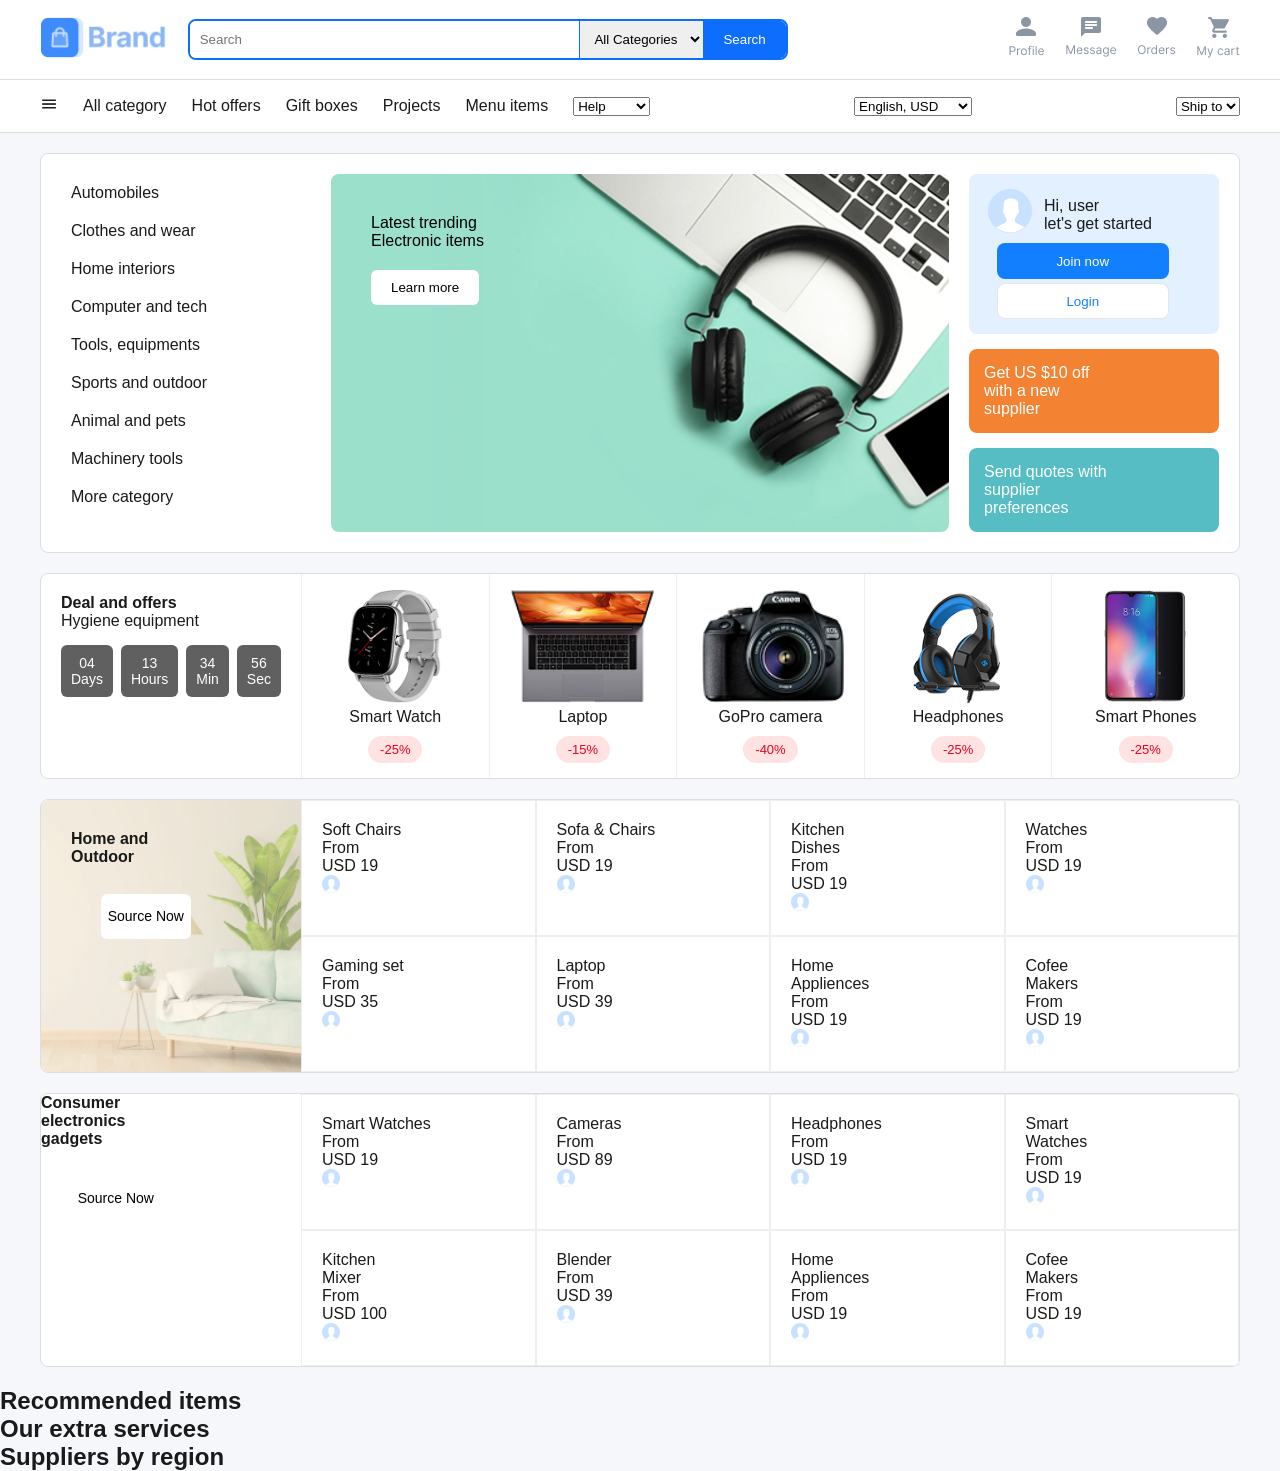
==== commit e4745f1e: "blocks" ====
--- a/index.html
+++ b/index.html
@@ -110,16 +110,18 @@
         </div>
         <div>
           <div class="Section-Main-div-user-box-1">
-            <div class="main-box-1-div-1">
+            <div class="main-box-1-div-1" style="display: flex;">
               <img
                 src="assets/Avatar.logo.png"
                 alt="Logo"
                 class="box-1-avatar-logo"
               />
-              <p class="box-1-user-text">
+              <div style="display: flex;">
+                <p class="box-1-user-text">
                 Hi, user <br />
                 let's get started
               </p>
+              </div>
             </div>
             <button class="main-box-1-join-button">Join now</button>
             <button class="main-box-1-login-button">Login</button>
@@ -168,7 +170,7 @@
           <img
             src="assets/deal-offer-pic-01.png"
             alt="menu-logo"
-            class="deal-offer-pic-01"
+            class="deal-offer-pics"
           />
           <p class="deal-offer-item-01-name">Smart Watch</p>
           <p class="deal-offer-items-discount">-25%</p>
@@ -177,7 +179,7 @@
           <img
             src="assets/deal-offer-pic-02.png"
             alt="menu-logo"
-            class="deal-offer-pic-02"
+            class="deal-offer-pics"
           />
           <p class="deal-offer-item-02-name">Laptop</p>
           <p class="deal-offer-items-discount">-15%</p>
@@ -186,7 +188,7 @@
           <img
             src="assets/deal-offer-pic-03.png"
             alt="menu-logo"
-            class="deal-offer-pic-03"
+            class="deal-offer-pics"
           />
           <p class="deal-offer-item-03-name">GoPro camera</p>
           <p class="deal-offer-items-discount">-40%</p>
@@ -195,7 +197,7 @@
           <img
             src="assets/deal-offer-pic-04.png"
             alt="menu-logo"
-            class="deal-offer-pic-04"
+            class="deal-offer-pics"
           />
           <p class="deal-offer-item-04-name">Headphones</p>
           <p class="deal-offer-items-discount">-25%</p>
@@ -204,7 +206,7 @@
           <img
             src="assets/deal-offer-pic-05.png"
             alt="menu-logo"
-            class="deal-offer-pic-05"
+            class="deal-offer-pics"
           />
           <p class="deal-offer-item-05-name">Smart Phones</p>
           <p class="deal-offer-items-discount">-25%</p>
--- a/index.css
+++ b/index.css
@@ -1,237 +1,188 @@
+/* ================= GLOBAL ================= */
+
 * {
   margin: 0;
   padding: 0;
   box-sizing: border-box;
 }
 
+body {
+  font-family: Arial, Helvetica, sans-serif;
+  background-color: #f5f7fa;
+  color: #1a1a1a;
+}
+
+a {
+  text-decoration: none;
+  color: inherit;
+}
+
+ul {
+  list-style: none;
+}
+
+/* ================= HEADER ================= */
+
 .header-div {
-  height: 11vh;
-  background-color: rgb(255, 255, 255);
-  border: 2px;
-  display: flex;
+  display: grid;
+  grid-template-columns: auto 1fr auto;
   align-items: center;
-  border-bottom: 1px solid rgb(222, 222, 222);
+  padding: 15px 40px;
+  background: #fff;
+  border-bottom: 1px solid #ddd;
 }
 
 .header-logo {
-  height: 46px;
-  margin-left: 107px;
-  width: 150px;
+  height: 45px;
 }
 
 .Search-container {
-  border: 3px solid rgba(13, 110, 253, 1);
-  border-radius: 9px;
-  height: 5.8vh;
-  width: 41vw;
-  display: flex;
+  display: flex;
+  border: 2px solid rgba(13, 110, 253, 1);
+  border-radius: 8px;
   overflow: hidden;
-  margin-left: 100px;
+  max-width: 600px;
+  width: 100%;
 }
 
 .search-input {
-  border: none;
-  width: 26vw;
+  flex: 1;
+  border: none;
+  padding: 10px;
   outline: none;
+}
+
+.category {
+  border: none;
+  border-left: 1px solid rgba(13, 110, 253, 1);
   padding: 10px;
-  font-size: 1.9vh;
-}
-
-.category {
-  border: none;
-  border-left: 2px solid rgba(13, 110, 253, 1);
-  border-radius: 0px;
-  outline: none;
-  width: 9vw;
-  margin-right: 4px;
-  margin-left: 4px;
 }
 
 .search-btn {
   border: none;
-  border-left: 2px solid rgba(13, 110, 253, 1);
-  border-radius: 0px;
-  outline: none;
-  width: 7vw;
-  background-color: rgba(13, 110, 253, 1);
-  color: white;
-  font-size: 1.9vh;
+  padding: 10px 20px;
+  background: rgba(13, 110, 253, 1);
+  color: #fff;
+  cursor: pointer;
 }
 
 .header-menu {
   display: flex;
+  gap: 20px;
+}
+
+/* ================= NAVBAR ================= */
+
+.navbar-div {
+  display: flex;
+  justify-content: space-between;
   align-items: center;
-  column-gap: 20px;
-  margin-left: 198px;
-}
-
-.navbar-div {
-  height: 8vh;
-  background-color: rgb(255, 255, 255);
-  border: grey;
-  border: 2px;
-  display: flex;
+  padding: 15px 40px;
+  background: #fff;
+  border-bottom: 1px solid #ddd;
+  flex-wrap: wrap;
+}
+
+.navbar-menu-div {
+  display: flex;
+  gap: 25px;
   align-items: center;
-  border-bottom: 1px solid rgb(222, 222, 222);
-  color: black;
-  font-size: 16px;
-}
-
-.navbar-menu-div {
-  display: flex;
-  margin-left: 108px;
-  column-gap: 30px;
+  flex-wrap: wrap;
 }
 
 .menu-logo {
-  height: 2.5vh;
-}
-
-.navbar-help {
-  border: none;
-  border-radius: 0px;
-  outline: none;
-  width: 4vw;
-  margin-right: 4px;
-  margin-left: 4px;
-  font-size: 2vh;
-  cursor: pointer;
-}
-
-.navbar-language {
-  border: none;
-  border-radius: 0px;
-  outline: none;
-  width: 8vw;
-  margin-right: 4px;
-  margin-left: 388px;
-  font-size: 2vh;
-  cursor: pointer;
-}
-
-.navbar-select-country {
-  border: none;
-  border-radius: 0px;
-  outline: none;
-  width: 8vw;
-  margin-right: 4px;
-  margin-left: 30px;
-  font-size: 2vh;
-  cursor: pointer;
-}
+  height: 18px;
+}
+
+/* ================= HERO SECTION ================= */
 
 .Section-Main-div {
-  height: 53vh;
-  width: 85.2vw;
-  margin: 20px;
-  margin-left: 106px;
-  background-color: rgb(255, 255, 255);
-  border: 1.5px solid rgb(222, 222, 222);
-  border-radius: 8px;
-  display: flex;
-}
-
-.Section-Main-div-menu {
-  height: 48vh;
-  width: 22vw;
-  background-color: rgb(255, 255, 255);
-  margin-left: 12px;
-  margin-top: 18px;
-  font-size: 18px;
-  cursor: pointer;
-}
-
-.Section-Main-div-menu {
-  width: 250px;
-  background: #fffefe;
-  padding: 5px;
-  height: 48vh;
-  width: 19vw;
-}
-
-.Section-Main-div-menu ul {
-  list-style: none;
-  padding: 0;
-  margin: 0;
-}
-
-.Section-Main-div-menu li:hover {
-  background-color: rgba(229, 241, 255, 1);
-}
-
+  max-width: 1200px;
+  margin: 20px auto;
+  background: #fff;
+  border: 1px solid #ddd;
+  border-radius: 8px;
+
+  display: grid;
+  grid-template-columns: 250px 1fr 250px;
+  gap: 20px;
+  padding: 20px;
+}
+
+/* Left menu */
 .Section-Main-div-menu li {
   padding: 10px;
   border-radius: 6px;
   cursor: pointer;
-  transition: 0.2s ease;
-}
-
+}
+
+.Section-Main-div-menu li:hover {
+  background: #e5f1ff;
+}
+
+/* Banner */
 .Section-Main-div-banner {
-  height: 48vh;
-  width: 47vw;
-  margin-left: 12px;
-  margin-top: 17px;
   background-image: url(assets/main-div-banner.png);
   background-size: cover;
   background-position: center;
-  background-repeat: no-repeat;
-}
-
-.Section-Main-div-banner-text-1 {
-  margin-top: 50px;
-  margin-left: 40px;
-  font-size: 30px;
-  font-weight: 20px;
-}
-
-.Section-Main-div-banner-text-2 {
-  margin-top: 3px;
-  margin-left: 40px;
-  font-size: 34px;
-  font-weight: bold;
+  border-radius: 8px;
+  padding: 40px;
+  color: #000;
 }
 
 .Section-Main-div-banner-button {
-  height: 5.5vh;
-  width: 8vw;
-  background-color: rgb(255, 255, 255);
-  color: black;
-  border: none;
-  border-radius: 6px;
-  margin-top: 18px;
-  margin-left: 40px;
-  font-size: 17px;
-  cursor: pointer;
-}
+  margin-top: 20px;
+  padding: 10px 20px;
+  border: none;
+  background: #fff;
+  border-radius: 6px;
+  cursor: pointer;
+}
+
+/* Right boxes */
+.Section-Main-div-user-box-1,
+.Section-Main-div-box-2,
+.Section-Main-div-box-3 {
+  border-radius: 8px;
+  padding: 15px;
+}
+
+.main-box-1-div-1{
+  display: flex;
+}
+
 
 .Section-Main-div-user-box-1 {
-  height: 19vh;
-  width: 15vw;
-  border-radius: 8px;
-  background-color: rgba(227, 240, 255, 1);
-  margin-top: 19px;
-  margin-left: 20px;
-}
-
-.box-1-avatar-logo {
-  height: 6.5vh;
-  margin-left: 14px;
-  margin-top: 14px;
-}
-
-.box-1-user-text {
-  margin-left: 14px;
-  margin-top: 20px;
-  font-size: 17px;
-  font-weight: 18px;
-  display: flex;
-}
-
-.main-box-1-div-1 {
-  display: flex;
-}
-
-.main-box-1-join-button {
+  background: #e3f0ff;
+}
+
+.Section-Main-div-box-2 {
+  background: #f38332;
+  color: #fff;
+}
+
+.Section-Main-div-box-3 {
+  background: #55bdc3;
+  color: #fff;
+}
+
+/* Stack right boxes */
+.Section-Main-div > div:last-child {
+  display: flex;
+  flex-direction: column;
+  gap: 15px;
+}
+
+.box-1-avatar-logo{
+  margin-left: 4px;
+}
+
+.box-1-user-text{
+  margin-left: 12px;
+  margin-top: 8px;
+}
+
+.main-box-1-join-button{
   height: 4vh;
   width: 13.4vw;
   background-color: rgba(18, 127, 255, 1);
@@ -243,7 +194,7 @@
   cursor: pointer;
 }
 
-.main-box-1-login-button {
+.main-box-1-login-button{
   height: 4vh;
   width: 13.4vw;
   background-color: white;
@@ -255,216 +206,86 @@
   cursor: pointer;
 }
 
-.Section-Main-div-box-2 {
-  height: 13vh;
-  width: 15vw;
-  border-radius: 8px;
-  background-color: rgba(243, 131, 50, 1);
+/* ================= DEAL SECTION ================= */
+
+.Section-Sale-div {
+  max-width: 1200px;
+  margin: 20px auto;
+  background: #fff;
+  border: 1px solid #ddd;
+  border-radius: 8px;
+
+  display: grid;
+  grid-template-columns: 260px repeat(auto-fit, minmax(180px, 1fr));
+}
+
+.Section-Sale-deal-offer-div {
+  padding: 20px;
+}
+
+.Section-Sale-deal-offer-timer-div {
+  display: flex;
+  gap: 8px;
+  margin-top: 15px;
+}
+
+.Section-Sale-deal-offer-timer-div p {
+  background: #606060;
+  color: #fff;
+  padding: 10px;
+  border-radius: 6px;
+  font-size: 14px;
+  text-align: center;
+}
+
+.deal-offer-pics{
+  object-fit: cover;
+  max-height: 7.18rem;
+  min-height: 7.18rem;
+}
+
+.Section-Sale-item-01-div,
+.Section-Sale-item-02-div,
+.Section-Sale-item-03-div,
+.Section-Sale-item-04-div,
+.Section-Sale-item-05-div {
+  padding: 15px;
+  border-left: 1px solid #eee;
+  text-align: center;
+}
+
+.deal-offer-items-discount {
+  display: inline-block;
   margin-top: 10px;
-  margin-left: 20px;
-  display: block;
-  color: white;
-  padding-left: 15px;
-  padding-top: 15px;
-  line-height: 1.26;
-  word-spacing: 2px;
-  font-weight: 1px;
-  font-weight: lighter;
-}
-
-.Section-Main-div-box-3 {
-  height: 13vh;
-  width: 15vw;
-  border-radius: 8px;
-  background-color: rgba(85, 189, 195, 1);
-  margin-top: 10px;
-  margin-left: 20px;
-  display: block;
-  color: white;
-  padding-left: 15px;
-  padding-top: 15px;
-  line-height: 1.26;
-  word-spacing: 3px;
-  font-weight: lighter;
-}
-
-.Section-Sale-div {
-  height: 29vh;
-  width: 85.2vw;
-  margin: 20px;
-  margin-left: 106px;
-  background-color: rgb(255, 255, 255);
-  border: 1.5px solid rgb(222, 222, 222);
-  border-radius: 8px;
-  display: flex;
-}
-
-.Section-Sale-deal-offer-div-h4{
-  font-size: 20px;
-  margin-top: 20px;
-  margin-left: 30px;
-  font-weight: 600px;
-  line-height: 25px;
-}
-
-.Section-Sale-deal-offer-div-line{
-  font-size: 15px;
-  margin-left: 30px;
-  font-weight: 600px;
-  line-height: 25px;
-  color: rgba(139, 150, 165, 1);
-}
-
-.Section-Sale-deal-offer-div {
-  background-color: rgb(255, 255, 255);
-  width: 19vw;
-}
-
-.Section-Sale-deal-offer-timer-div {
-  display: flex;
-  margin-left: 20px;
-  margin-top: 15px;
-}
-
-.Section-Sale-deal-offer-timer-div p {
-  background-color: rgba(96, 96, 96, 1);
-  color: #fffefe;
-  margin: 5px;
-  width: 3.5vw;
-  height: 6vh;
-  align-content: center;
-  text-align: center;
-  border-radius: 5px;
-  font-weight: lighter;
-  font-size: 16px;
-}
-
-.Section-Sale-item-01-div {
-  background-color: #ffffff;
-  width: 13.2vw;
-  border-left: 0.5px solid rgb(206, 206, 206);
-  overflow: hidden;
-}
-
-.deal-offer-pic-01{
-  margin-top: 12px;
-  margin-left: 50px;
-}
-
-.deal-offer-item-01-name{
-  text-align: center;
-  margin-top: 12px;
-}
-
-.deal-offer-items-discount{
-  margin-top: 10px;
-  margin-left: 67px;
-  background-color: rgba(255, 227, 227, 1);
-  color: rgba(235, 0, 27, 1);
-  width: 4vw;
-  height: 3.5vh;
-  border-radius: 12px;
-  text-align: center;
-  padding-top: 5px;
-}
-
-.Section-Sale-item-02-div {
-  background-color: rgb(255, 255, 255);
-  width: 13.2vw;
-  border-left: 0.5px solid rgb(206, 206, 206);
-  overflow: hidden;
-}
-
-.deal-offer-pic-02{
-  margin-top: 22px;
-  margin-left: 50px;
-}
-
-.deal-offer-item-02-name{
-  text-align: center;
-  margin-top: 24px;
-}
-
-.Section-Sale-item-03-div {
-  background-color: rgb(255, 255, 255);
-  width: 13.2vw;
-  border-left: 0.5px solid rgb(206, 206, 206);
-  overflow: hidden;
-}
-
-.deal-offer-pic-03{
-  margin-top: 26px;
-  margin-left: 50px;
-}
-
-.deal-offer-item-03-name{
-  text-align: center;
-  margin-top: 27px;
-}
-
-.Section-Sale-item-04-div {
-  background-color: #ffffff;
-  width: 13.2vw;
-  border-left: 0.5px solid rgb(206, 206, 206);
-  overflow: hidden;
-}
-
-.deal-offer-pic-04{
-  margin-top: 11px;
-  margin-left: 50px;
-}
-
-.deal-offer-item-04-name{
-  text-align: center;
-  margin-top: 07px;
-}
-
-.Section-Sale-item-05-div {
-  background-color: #ffffff;
-  width: 13.2vw;
-  border-left: 0.5px solid rgb(206, 206, 206);
-  overflow: hidden;
-}
-
-.deal-offer-pic-05{
-  margin-top: 16px;
-  margin-left: 50px;
-}
-
-.deal-offer-item-05-name{
-  text-align: center;
-  margin-top: 06px;
-}
+  padding: 6px 12px;
+  background: #ffe3e3;
+  color: #eb001b;
+  border-radius: 20px;
+  font-size: 13px;
+}
+
+/* ================= BLOCK GROUP 01 ================= */
 
 .Block-Items-Group-01-div {
-  height: 39vh;
-  width: 85.2vw;
-  margin: 20px;
-  margin-left: 106px;
-  background-color: rgb(255, 255, 255);
-  border: 1.5px solid rgb(222, 222, 222);
-  border-radius: 8px;
-  display: flex;
+  max-width: 1200px;
+  margin: 20px auto;
+  background: #fff;
+  border: 1px solid #ddd;
+  border-radius: 8px;
+
+  display: grid;
+  grid-template-columns: 260px 1fr;
 }
 
 .Block-Items-Group-01-homeoutdoor-div {
-  background-color: #7e91af;
-  width: 19vw;
   background-image: url(assets/home-and-outdoor.png);
   background-size: cover;
   background-position: center;
-  background-repeat: no-repeat;
-}
-
-.Block-Items-Group-01-homeoutdoor-div-text{
-  font-size: 20px;
-  margin-top: 30px;
-  margin-left: 30px;
-  font-weight: 600px;
-  line-height: 25px;
-}
-
-.Block-Items-Group-01-homeoutdoor-source-button {
+  padding: 30px;
+  border-radius: 8px 0 0 8px;
+}
+
+.Block-Items-Group-01-homeoutdoor-source-button{
   height: 5vh;
   width: 7vw;
   background-color: rgb(255, 255, 255);
@@ -477,92 +298,38 @@
   cursor: pointer;
 }
 
-.Block-Items-Group-01-line-01-div {
-  background-color: #cfc7c7;
-  display: flex;
-}
-
-.Group-01-line-01-item-01 {
-  height: 21vh;
-  width: 14vw;
-  background-color: #9ea3ab;
-}
-
-.Group-01-line-01-item-02 {
-  height: 21vh;
-  width: 14vw;
-  background-color: aqua;
-}
-
-.Group-01-line-01-item-03 {
-  height: 21vh;
-  width: 14vw;
-  background-color: #e09292;
-}
-
-.Group-01-line-01-item-04 {
-  height: 21vh;
-  width: 14vw;
-  background-color: #dca2a2;
-}
-
+.Block-Items-Group-01-line-01-div,
 .Block-Items-Group-01-line-02-div {
-  background-color: #857f7f;
-  display: flex;
-}
-
-.Group-01-line-02-item-01 {
-  height: 21vh;
-  width: 14vw;
-  background-color: #939598;
-}
-
-.Group-01-line-02-item-02 {
-  height: 21vh;
-  width: 14vw;
-  background-color: #a97a7a;
-}
-
-.Group-01-line-02-item-03 {
-  height: 21vh;
-  width: 14vw;
-  background-color: #cfc7c7;
-}
-
+  display: grid;
+  grid-template-columns: repeat(auto-fit, minmax(180px, 1fr));
+}
+
+.Group-01-line-01-item-01,
+.Group-01-line-01-item-02,
+.Group-01-line-01-item-03,
+.Group-01-line-01-item-04,
+.Group-01-line-02-item-01,
+.Group-01-line-02-item-02,
+.Group-01-line-02-item-03,
 .Group-01-line-02-item-04 {
-  height: 21vh;
-  width: 14vw;
-}
+  padding: 20px;
+  border: 1px solid #eee;
+}
+
+/* ================= BLOCK GROUP 02 ================= */
 
 .Block-Items-Group-02-div {
-  height: 42vh;
-  width: 85.2vw;
-  margin: 20px;
-  margin-left: 106px;
-  background-color: rgb(255, 255, 255);
-  border: 1.5px solid rgb(222, 222, 222);
-  border-radius: 8px;
-  display: flex;
-}
-
-.Block-Items-Group-02-Gadgets-div {
-  background-color: #7e91af;
-  width: 19vw;
-  background-image: url(assets/consumer-gadgets.png);
-  background-size: cover;
-  background-position: center;
-  background-repeat: no-repeat;
-}
-
-.Block-Items-Group-02-Gadgets-div-text{
-  font-size: 20px;
-  margin-top: 30px;
-  margin-left: 30px;
-  font-weight: 600px;
-  line-height: 25px;
-}
-
-.Block-Items-Group-02-Gadgets-button {
+  max-width: 1200px;
+  margin: 20px auto;
+  background: #fff;
+  border: 1px solid #ddd;
+  border-radius: 8px;
+
+  display: grid;
+  grid-template-columns: 260px 1fr;
+}
+
+.Block-Items-Group-02-Gadgets-button{
   height: 5vh;
   width: 7vw;
   background-color: rgb(255, 255, 255);
@@ -575,129 +342,55 @@
   cursor: pointer;
 }
 
-.Block-Items-Group-02-line-01-div {
-  background-color: #cfc7c7;
-  display: flex;
-}
-
-.Group-02-line-01-item-01 {
-  height: 21vh;
-  width: 14vw;
-}
-
-.Group-02-line-01-item-02 {
-  height: 21vh;
-  width: 14vw;
-}
-
-.Group-02-line-01-item-03 {
-  height: 21vh;
-  width: 14vw;
-}
-
-.Group-02-line-01-item-04 {
-  height: 21vh;
-  width: 14vw;
-}
-
+.Block-Items-Group-02-line-01-div,
 .Block-Items-Group-02-line-02-div {
-  background-color: #857f7f;
-  display: flex;
-}
-
-.Group-02-line-02-item-01 {
-  height: 21vh;
-  width: 14vw;
-}
-
-.Group-02-line-02-item-02 {
-  height: 21vh;
-  width: 14vw;
-}
-
-.Group-02-line-02-item-03 {
-  height: 21vh;
-  width: 14vw;
-}
-
+  display: grid;
+  grid-template-columns: repeat(auto-fit, minmax(180px, 1fr));
+}
+
+.Group-02-line-01-item-01,
+.Group-02-line-01-item-02,
+.Group-02-line-01-item-03,
+.Group-02-line-01-item-04,
+.Group-02-line-02-item-01,
+.Group-02-line-02-item-02,
+.Group-02-line-02-item-03,
 .Group-02-line-02-item-04 {
-  height: 21vh;
-  width: 14vw;
-}
-
-.Section-Inquiry-div {
-  height: 420px;
-  margin: 20px;
-  margin-left: 80px;
-  margin-right: 80px;
-  background-color: rgb(125, 113, 125);
-}
-
-.Section-Recomended-heading {
-  margin: 20px;
-  margin-left: 80px;
-  margin-right: 80px;
-}
-
-.Section-Recomended-div {
-  height: 696px;
-  margin: 20px;
-  margin-left: 80px;
-  margin-right: 80px;
-  background-color: rgb(141, 172, 109);
-}
-
-.Section-Service-heading {
-  margin: 20px;
-  margin-left: 80px;
-  margin-right: 80px;
-}
-
-.Section-Service-div {
-  height: 256px;
-  margin: 20px;
-  margin-left: 80px;
-  margin-right: 80px;
-  background-color: rgb(119, 185, 219);
-}
-
-.Section-Country-heading {
-  margin: 20px;
-  margin-left: 80px;
-  margin-right: 80px;
-}
-
-.Section-Country-div {
-  height: 138px;
-  margin: 20px;
-  margin-left: 80px;
-  margin-right: 80px;
-  background-color: rgb(159, 36, 65);
-}
-
-.Newsletter-heading {
-  margin: 20px;
-  height: 190px;
-  margin-left: 80px;
-  margin-right: 80px;
-}
-
-.Footer-div {
-  height: 324px;
-  background-color: rgb(205, 188, 192);
-}
-
-body {
-  font-family: Arial, Helvetica, sans-serif;
-  background-color: #f5f7fa;
-  color: #1a1a1a;
-}
-
-a {
-  text-decoration: none;
-  color: inherit;
-}
-
-ul {
-  list-style: none;
-}
+  padding: 20px;
+  border: 1px solid #eee;
+}
+
+/* ================= RESPONSIVE ================= */
+
+@media (max-width: 992px) {
+
+  .Section-Main-div {
+    grid-template-columns: 1fr;
+  }
+
+  .Block-Items-Group-01-div,
+  .Block-Items-Group-02-div {
+    grid-template-columns: 1fr;
+  }
+
+  .navbar-div {
+    flex-direction: column;
+    gap: 10px;
+  }
+}
+
+@media (max-width: 600px) {
+
+  .header-div {
+    grid-template-columns: 1fr;
+    gap: 15px;
+  }
+
+  .Search-container {
+    width: 100%;
+  }
+
+  .Section-Sale-div {
+    grid-template-columns: 1fr;
+  }
+}
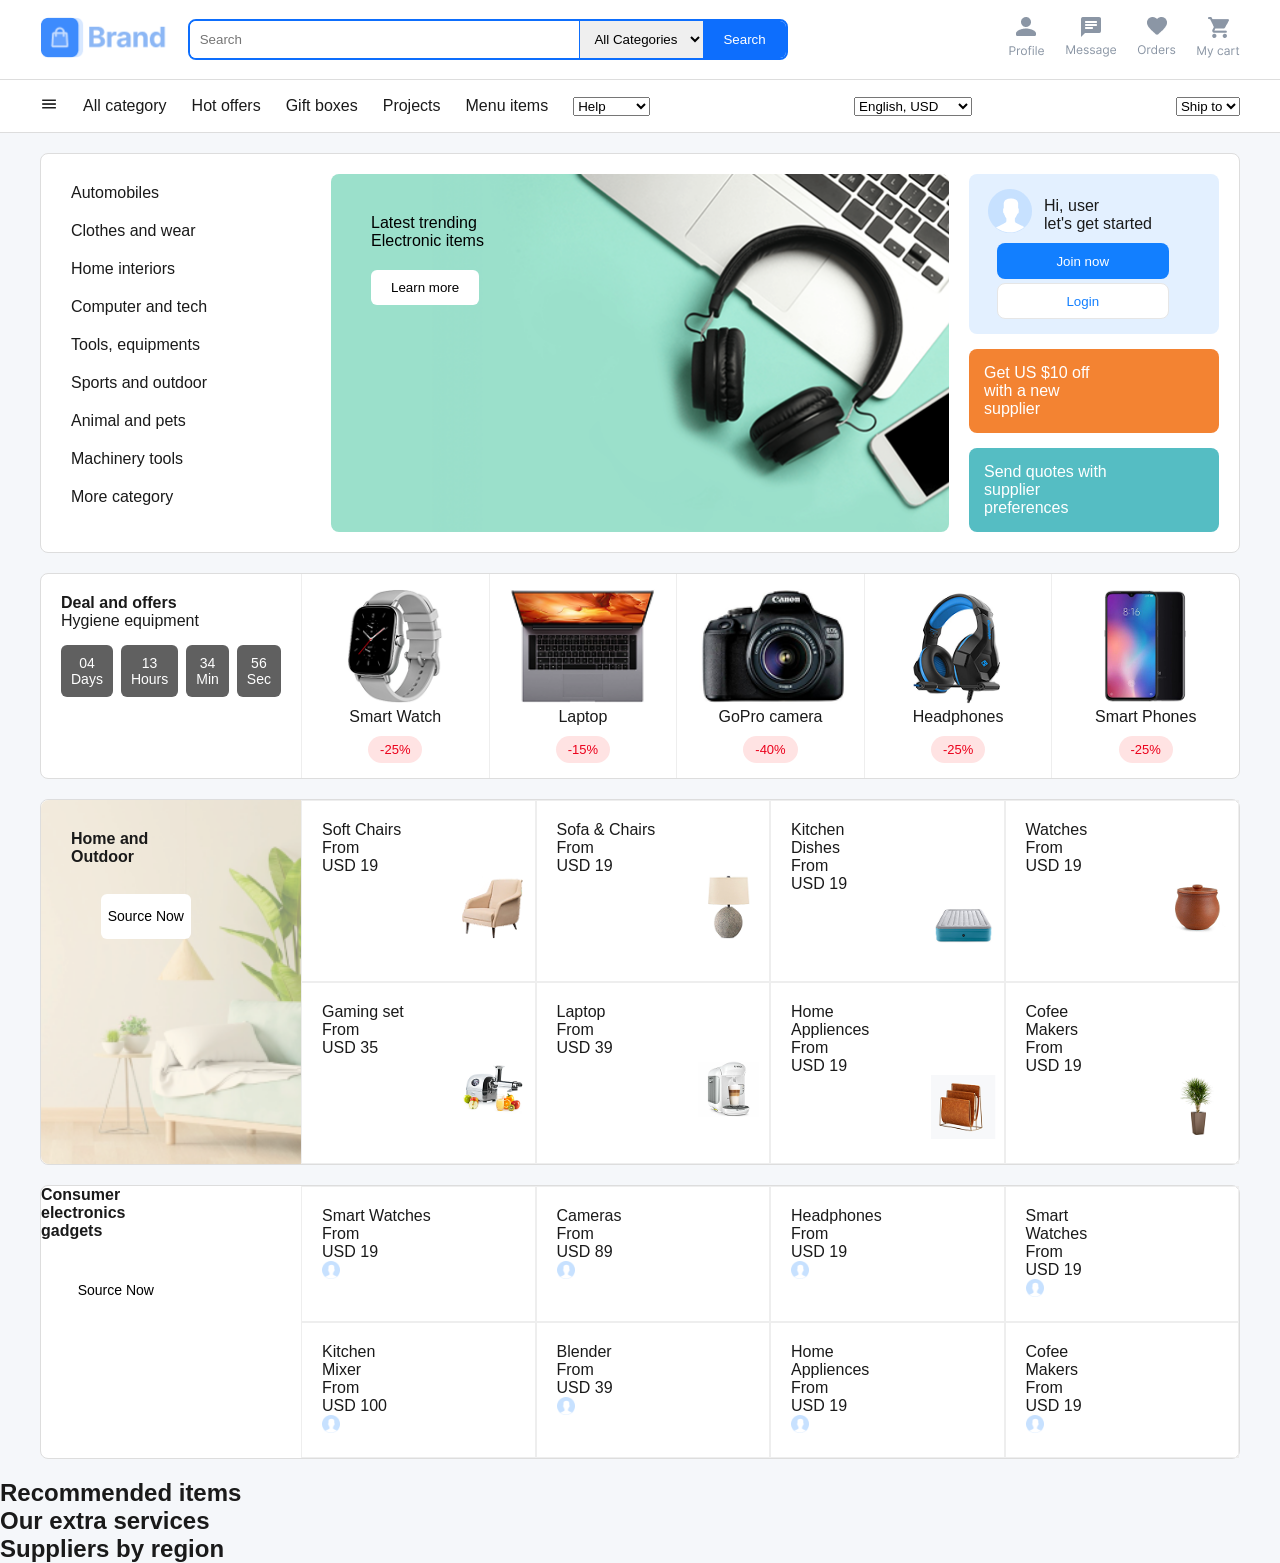
==== commit 8a479c6a: "update blocks" ====
--- a/index.html
+++ b/index.html
@@ -232,9 +232,9 @@
                 USD 19
               </p>
               <img
-                src="assets/Avatar.logo.png"
-                alt="menu-logo"
-                class="menu-logo"
+                src="assets/block-1-group-1-line-1-item-1.png"
+                alt="menu-logo"
+                class="block-1-group-1-item-pics"
               />
             </div>
             <div class="Group-01-line-01-item-02">
@@ -244,9 +244,9 @@
                 USD 19
               </p>
               <img
-                src="assets/Avatar.logo.png"
-                alt="menu-logo"
-                class="menu-logo"
+                src="assets/block-1-group-1-line-1-item-2.png"
+                alt="menu-logo"
+                class="block-1-group-1-item-pics"
               />
             </div>
             <div class="Group-01-line-01-item-03">
@@ -259,9 +259,9 @@
                 USD 19
               </p>
               <img
-                src="assets/Avatar.logo.png"
-                alt="menu-logo"
-                class="menu-logo"
+                src="assets/block-1-group-1-line-1-item-3.png"
+                alt="menu-logo"
+                class="block-1-group-1-item-pics"
               />
             </div>
             <div class="Group-01-line-01-item-04">
@@ -271,9 +271,9 @@
                 USD 19
               </p>
               <img
-                src="assets/Avatar.logo.png"
-                alt="menu-logo"
-                class="menu-logo"
+                src="assets/block-1-group-1-line-1-item-4.png"
+                alt="menu-logo"
+                class="block-1-group-1-item-pics"
               />
             </div>
           </div>
@@ -285,9 +285,9 @@
                 USD 35
               </p>
               <img
-                src="assets/Avatar.logo.png"
-                alt="menu-logo"
-                class="menu-logo"
+                src="assets/block-1-group-1-line-2-item-1.png"
+                alt="menu-logo"
+                class="block-1-group-1-item-pics"
               />
             </div>
             <div class="Group-01-line-02-item-02">
@@ -297,9 +297,9 @@
                 USD 39
               </p>
               <img
-                src="assets/Avatar.logo.png"
-                alt="menu-logo"
-                class="menu-logo"
+                src="assets/block-1-group-1-line-2-item-2.png"
+                alt="menu-logo"
+                class="block-1-group-1-item-pics"
               />
             </div>
             <div class="Group-01-line-02-item-03">
@@ -312,9 +312,9 @@
                 USD 19
               </p>
               <img
-                src="assets/Avatar.logo.png"
-                alt="menu-logo"
-                class="menu-logo"
+                src="assets/block-1-group-1-line-2-item-3.png"
+                alt="menu-logo"
+                class="block-1-group-1-item-pics"
               />
             </div>
             <div class="Group-01-line-02-item-04">
@@ -327,9 +327,9 @@
                 USD 19
               </p>
               <img
-                src="assets/Avatar.logo.png"
-                alt="menu-logo"
-                class="menu-logo"
+                src="assets/block-1-group-1-list-2-item-4.png"
+                alt="menu-logo"
+                class="block-1-group-1-item-pics"
               />
             </div>
           </div>
--- a/index.css
+++ b/index.css
@@ -316,6 +316,15 @@
   border: 1px solid #eee;
 }
 
+.block-1-group-1-item-pics{
+  object-fit: cover;
+  max-height: 4rem;
+  min-height: 4rem;
+  margin-left: 140px;
+  margin-top: 0px;
+  margin-bottom: 0;
+}
+
 /* ================= BLOCK GROUP 02 ================= */
 
 .Block-Items-Group-02-div {
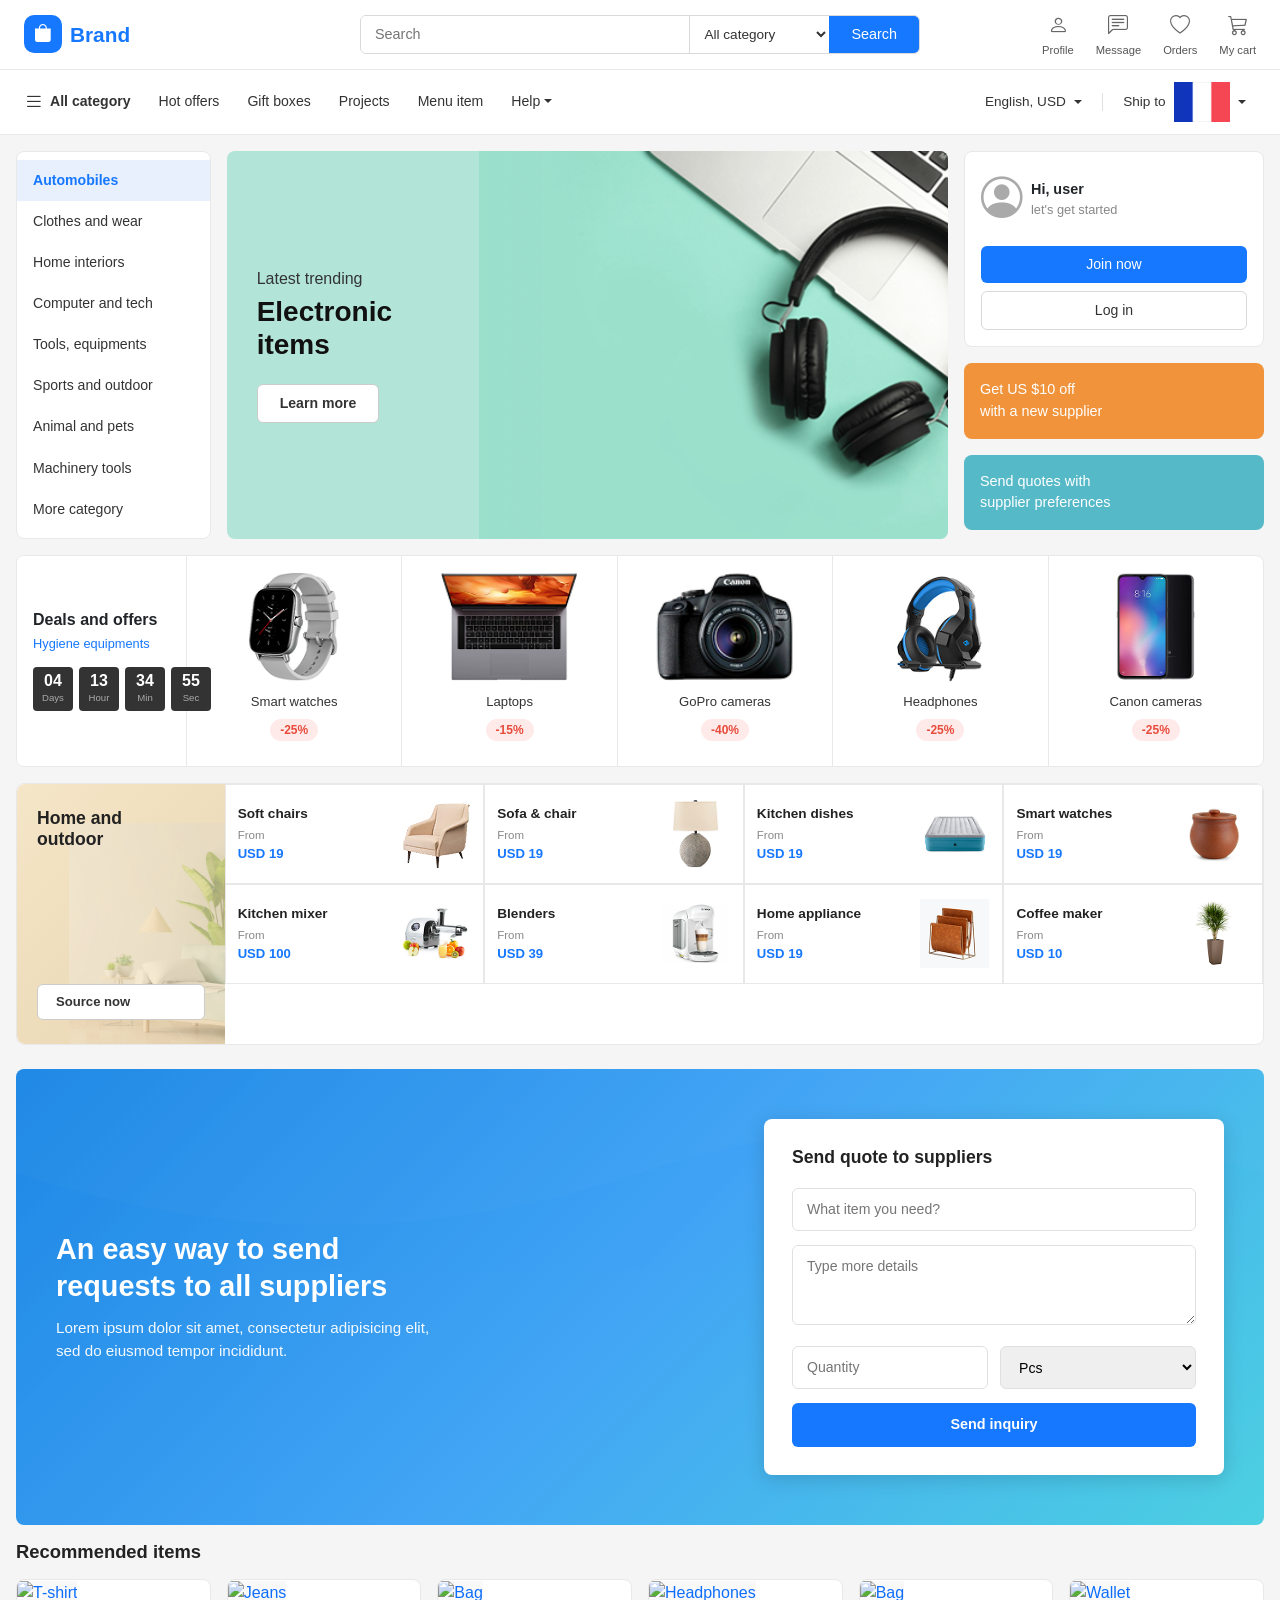
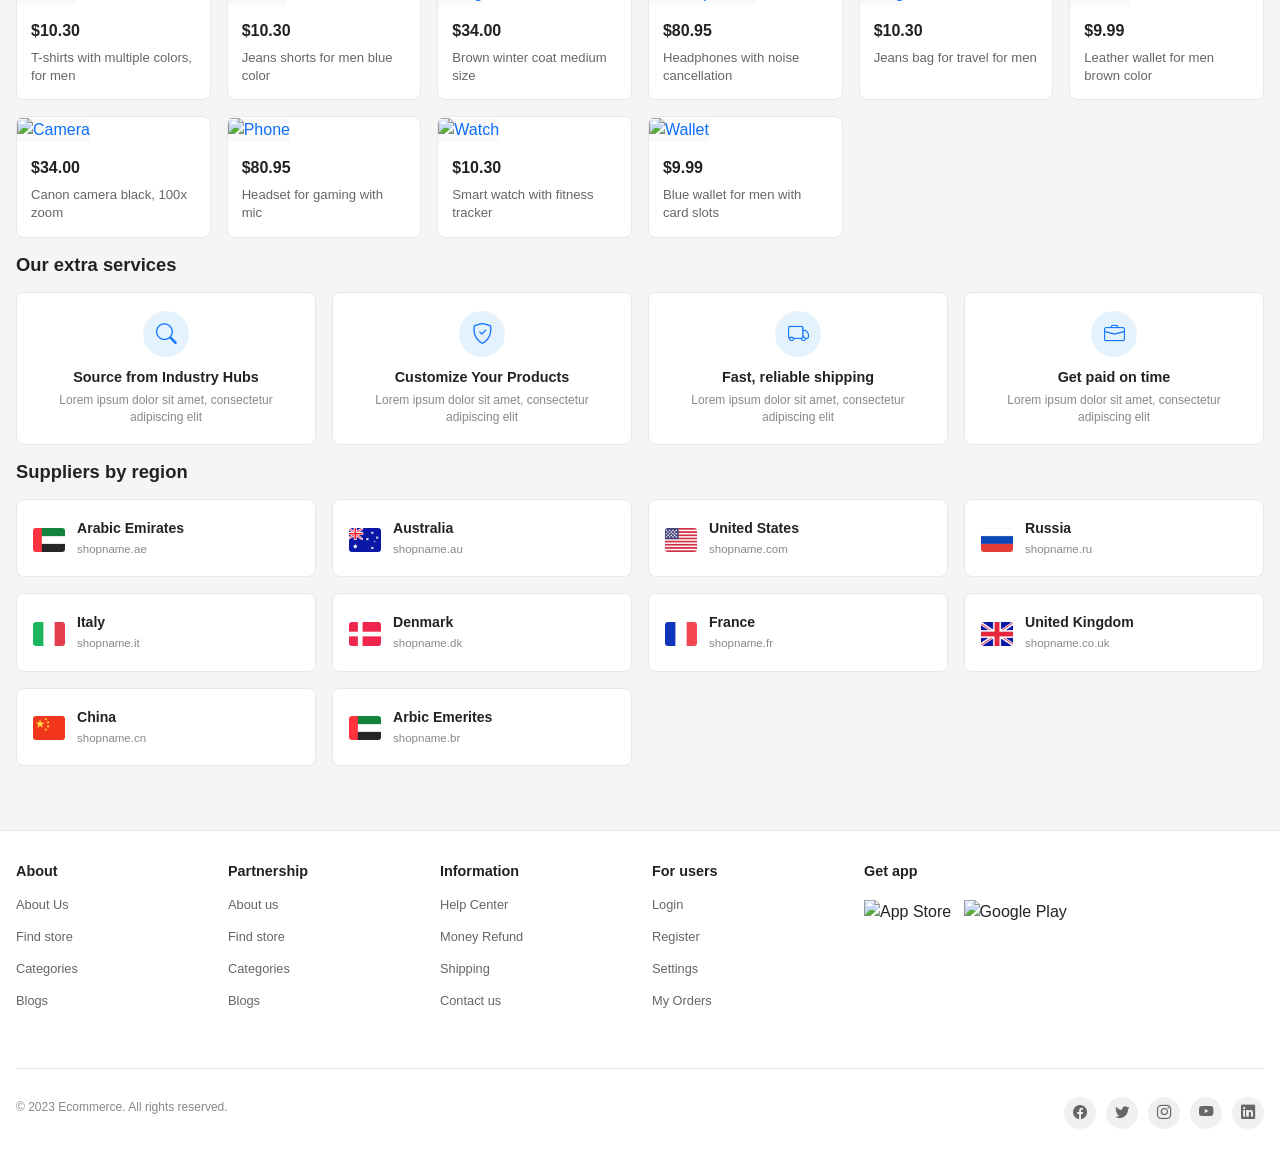
==== commit 6cef2583: "updated" ====
--- a/index.html
+++ b/index.html
@@ -1,510 +1,1056 @@
-<!doctype html>
+<!DOCTYPE html>
 <html lang="en">
-  <head>
-    <meta charset="UTF-8" />
-    <meta name="viewport" content="width=device-width, initial-scale=1.0" />
-    <title>Ecommerce Website</title>
-
-    <!-- CSS (same folder) -->
-    <link rel="stylesheet" href="index.css" />
-  </head>
-  <body>
-    <header class="header">
-      <div class="header-div">
-        <div>
-          <img
-            src="assets/logo-colored.png"
-            alt="Company Logo"
-            class="header-logo"
-          />
-        </div>
-
-        <div class="Search-container">
-          <input type="text" placeholder="Search" class="search-input" />
-          <select class="category">
-            <option>All Categories</option>
-            <option>Electronics</option>
-            <option>Clothing</option>
-            <option>Books</option>
-          </select>
-
-          <button class="search-btn">Search</button>
-        </div>
-
-        <div class="header-menu">
-          <a href="nextpage.html">
-            <img src="assets/Profile-logo.png" alt="Logo" />
-          </a>
-          <a href="nextpage.html">
-            <img src="assets/message-logo.png" alt="Logo" />
-          </a>
-          <a href="nextpage.html">
-            <img src="assets/orders-logo.png" alt="Logo" />
-          </a>
-          <a href="nextpage.html">
-            <img src="assets/cart-logo.png" alt="Logo" />
-          </a>
-        </div>
-      </div>
-
-      <div class="navbar-div">
-        <div class="navbar-menu-div">
-          <div>
-            <img src="assets/menu-logo.png" alt="menu-logo" class="menu-logo" />
-          </div>
-          <p>All category</p>
-          <p>Hot offers</p>
-          <p>Gift boxes</p>
-          <p>Projects</p>
-          <p>Menu items</p>
-          <div>
-            <select class="navbar-help">
-              <option>Help</option>
-              <option>Details</option>
-              <option>Message</option>
-              <option>Report</option>
-            </select>
-          </div>
-        </div>
-        <div class="navbar-language-div">
-          <select class="navbar-language">
-            <option>English, USD</option>
-            <option>French, Canada</option>
-            <option>Chinese, China</option>
-            <option>Spanish, Chile</option>
-          </select>
-        </div>
-        <div class="navbar-shipement-div">
-          <select class="navbar-select-country">
-            <option>
-              Ship to
-              <img src="assets/shipement-country-logo-france.png" alt="Logo" />
-            </option>
-            <option></option>
-            <option></option>
-            <option></option>
-          </select>
-        </div>
-      </div>
-
-      <div class="Section-Main-div">
-        <div class="Section-Main-div-menu">
+<head>
+  <meta charset="UTF-8" />
+  <meta name="viewport" content="width=device-width, initial-scale=1.0"/>
+  <title> Ecommerce Store</title>
+  <link href="https://cdn.jsdelivr.net/npm/bootstrap@5.3.3/dist/css/bootstrap.min.css" rel="stylesheet"/>
+  <link href="https://cdn.jsdelivr.net/npm/bootstrap-icons@1.11.3/font/bootstrap-icons.min.css" rel="stylesheet"/>
+
+  <style>
+    body { font-family: 'Segoe UI', sans-serif; background: #f5f5f5; }
+
+    /* ── TOP NAVBAR ─────────────────────────────── */
+    .top-navbar { background:#fff; border-bottom:1px solid #e8e8e8; padding:10px 24px; }
+    .logo-box {
+      background:#1677ff; border-radius:10px; width:38px; height:38px;
+      display:flex; align-items:center; justify-content:center;
+      color:#fff; font-size:18px; flex-shrink:0;
+    }
+    .brand-name { font-size:1.3rem; font-weight:700; color:#1677ff; margin-left:8px; text-decoration:none; }
+    .search-wrapper { display:flex; border:1.5px solid #d9d9d9; border-radius:6px; overflow:hidden; }
+    .search-wrapper input { flex:1; border:none; outline:none; padding:8px 14px; font-size:0.9rem; color:#555; }
+    .search-wrapper .category-select {
+      border:none; border-left:1.5px solid #d9d9d9; background:#fff;
+      padding:8px 10px; font-size:0.85rem; color:#333; cursor:pointer; outline:none; min-width:130px;
+    }
+    .search-wrapper .btn-search {
+      background:#1677ff; color:#fff; border:none; padding:8px 22px;
+      font-size:0.9rem; font-weight:500; cursor:pointer; transition:background 0.2s;
+    }
+    .search-wrapper .btn-search:hover { background:#0e5fd8; }
+    .top-icons { display:flex; gap:22px; align-items:center; }
+    .top-icons .icon-item {
+      display:flex; flex-direction:column; align-items:center;
+      color:#555; font-size:0.7rem; cursor:pointer; text-decoration:none; gap:2px;
+    }
+    .top-icons .icon-item i { font-size:1.25rem; color:#666; }
+    .top-icons .icon-item:hover, .top-icons .icon-item:hover i { color:#1677ff; }
+
+    /* ── BOTTOM NAVBAR ──────────────────────────── */
+    .bottom-navbar { background:#fff; border-bottom:1px solid #e8e8e8; padding:0 24px; }
+    .bottom-navbar .nav-link { color:#333; font-size:0.88rem; font-weight:500; padding:12px 14px; white-space:nowrap; }
+    .bottom-navbar .nav-link:hover { color:#1677ff; }
+    .bottom-navbar .all-category {
+      display:flex; align-items:center; gap:6px; font-weight:600;
+      font-size:0.88rem; color:#333; cursor:pointer; padding:12px 14px 12px 0;
+    }
+    .bottom-navbar .all-category:hover { color:#1677ff; }
+    .bottom-right { display:flex; align-items:center; gap:6px; margin-left:auto; }
+    .bottom-right .lang-select, .bottom-right .ship-btn {
+      border:none; background:transparent; font-size:0.85rem; color:#333;
+      cursor:pointer; display:flex; align-items:center; gap:5px; padding:12px 10px;
+    }
+    .bottom-right .lang-select:hover, .bottom-right .ship-btn:hover { color:#1677ff; }
+    .divider { width:1px; height:18px; background:#e0e0e0; margin:0 4px; }
+
+    /* ── HERO SECTION ───────────────────────────── */
+    .category-list { background:#fff; border-radius:8px; border:1px solid #e8e8e8; padding:8px 0; height:100%; }
+    .category-list ul { list-style:none; margin:0; padding:0; }
+    .category-list ul li a {
+      display:block; padding:10px 16px; font-size:0.88rem;
+      color:#333; text-decoration:none; transition:background 0.15s;
+    }
+    .category-list ul li a:hover { color:#1677ff; background:#f0f5ff; }
+    .category-list ul li.active a { background:#e8f0fe; color:#1677ff; font-weight:600; }
+
+    .hero-banner {
+      background:#b2e5d8; border-radius:8px; overflow:hidden; height:100%;
+      min-height:320px; display:flex; align-items:center; position:relative; padding:30px;
+    }
+    .hero-text { z-index:2; max-width:210px; position:relative; }
+    .hero-sub { font-size:1rem; color:#333; margin-bottom:4px; }
+    .hero-title { font-size:1.75rem; font-weight:800; color:#111; line-height:1.2; margin-bottom:22px; }
+    .btn-learn {
+      background:#fff; border:1.5px solid #ccc; border-radius:6px;
+      padding:8px 22px; font-size:0.88rem; font-weight:600; color:#333;
+      text-decoration:none; display:inline-block;
+    }
+    .btn-learn:hover { background:#f0f0f0; color:#111; }
+    .hero-image { position:absolute; right:0; top:0; height:100%; width:65%; }
+    .hero-image img { width:100%; height:100%; object-fit:cover; object-position:center top; }
+
+    .right-card { background:#fff; border-radius:8px; border:1px solid #e8e8e8; padding:16px; }
+    .user-avatar i { font-size:2.6rem; color:#aaa; }
+    .btn-join { background:#1677ff; color:#fff; border:none; border-radius:6px; font-size:0.88rem; font-weight:500; padding:8px; }
+    .btn-join:hover { background:#0e5fd8; color:#fff; }
+    .btn-login { background:#fff; color:#333; border:1.5px solid #d9d9d9; border-radius:6px; font-size:0.88rem; font-weight:500; padding:8px; }
+    .btn-login:hover { background:#f5f5f5; }
+    .promo-orange { background:#f0933a; border:none; }
+    .promo-orange p { margin:0; font-size:0.9rem; font-weight:500; line-height:1.5; color:#fff; }
+    .promo-teal { background:#55b9c8; border:none; }
+    .promo-teal p { margin:0; font-size:0.9rem; font-weight:500; line-height:1.5; color:#fff; }
+
+    /* ── DEALS SECTION ──────────────────────────── */
+    .section-wrap { background:#fff; border-radius:8px; border:1px solid #e8e8e8; padding:0; overflow:hidden; }
+
+    /* Left deal info panel */
+    .deal-info {
+      background:#fff; padding:20px 16px;
+      border-right:1px solid #e8e8e8;
+      min-width:160px;
+      display:flex; flex-direction:column; justify-content:center;
+    }
+    .deal-info h6 { font-weight:700; font-size:1rem; margin-bottom:4px; }
+    .deal-info p { font-size:0.8rem; color:#1677ff; margin-bottom:14px; }
+
+    /* Countdown timer */
+    .countdown { display:flex; gap:6px; }
+    .countdown .box {
+      background:#333; color:#fff; border-radius:4px;
+      padding:6px 8px; text-align:center; min-width:40px;
+    }
+    .countdown .box .num { font-size:1rem; font-weight:700; line-height:1; }
+    .countdown .box .lbl { font-size:0.6rem; color:#aaa; margin-top:2px; }
+
+    /* Product cards in deals row */
+    .deal-product {
+      border-left:1px solid #e8e8e8;
+      padding:16px 12px;
+      text-align:center;
+      flex:1;
+      min-width:0;
+    }
+    .deal-product:first-child { border-left:none; }
+    .deal-product img { height:110px; width:100%; object-fit:contain; margin-bottom:10px; }
+    .deal-product .name { font-size:0.82rem; color:#333; margin-bottom:6px; }
+    .deal-product .badge-discount {
+      background:#ffeaea; color:#e74c3c; font-size:0.75rem;
+      font-weight:600; border-radius:20px; padding:2px 10px;
+      display:inline-block;
+    }
+
+    /* ── HOME & OUTDOOR SECTION ─────────────────── */
+    .outdoor-left {
+      background:linear-gradient(135deg,#f5e6c8 0%,#e8d5b0 100%);
+      border-radius:8px 0 0 8px;
+      padding:24px 20px;
+      display:flex; flex-direction:column; justify-content:space-between;
+      min-height:260px;
+      position:relative;
+      overflow:hidden;
+    }
+    .outdoor-left h5 { font-weight:800; font-size:1.1rem; color:#222; position:relative; z-index:2; }
+    .btn-source {
+      background:#fff; border:1.5px solid #ccc; border-radius:6px;
+      padding:7px 18px; font-size:0.82rem; font-weight:600; color:#333;
+      text-decoration:none; display:inline-block; position:relative; z-index:2;
+    }
+    .btn-source:hover { background:#f0f0f0; }
+    .outdoor-bg-img {
+      position:absolute; bottom:0; right:0; height:85%; width:75%;
+      object-fit:cover; object-position:center bottom; opacity:0.7;
+    }
+
+    /* Grid product cards */
+    .grid-product {
+      border:1px solid #e8e8e8; background:#fff;
+      padding:14px 12px;
+      display:flex; align-items:center; justify-content:space-between;
+    }
+    .grid-product .info .title { font-size:0.85rem; font-weight:600; color:#222; margin-bottom:2px; }
+    .grid-product .info .from { font-size:0.72rem; color:#888; }
+    .grid-product .info .price { font-size:0.82rem; color:#1677ff; font-weight:600; }
+    .grid-product img { height:70px; width:70px; object-fit:contain; }
+
+    /* ── QUOTE SECTION ──────────────────────────── */
+    .quote-banner {
+      background:linear-gradient(135deg, #1e88e5 0%, #42a5f5 50%, #4dd0e1 100%);
+      border-radius:8px;
+      padding:50px 40px;
+      display:flex;
+      align-items:center;
+      justify-content:space-between;
+      gap:40px;
+      color:#fff;
+      position:relative;
+      overflow:hidden;
+      min-height:280px;
+    }
+    .quote-banner::before {
+      content:'';
+      position:absolute;
+      top:0;
+      left:0;
+      right:0;
+      bottom:0;
+      background:url('data:image/svg+xml,<svg xmlns="http://www.w3.org/2000/svg" viewBox="0 0 1200 600"><path d="M0,100 Q300,200 600,100 T1200,100 L1200,0 L0,0 Z" fill="rgba(255,255,255,0.05)"/></svg>');
+      background-size:cover;
+      opacity:0.3;
+    }
+    .quote-text {
+      flex:1;
+      position:relative;
+      z-index:2;
+    }
+    .quote-banner h3 {
+      font-size:1.8rem;
+      font-weight:700;
+      margin-bottom:12px;
+      line-height:1.3;
+    }
+    .quote-banner p {
+      font-size:0.95rem;
+      opacity:0.95;
+      margin:0;
+      line-height:1.5;
+    }
+    .quote-form-card {
+      background:#fff;
+      border-radius:8px;
+      padding:28px;
+      width:100%;
+      max-width:460px;
+      position:relative;
+      z-index:2;
+      box-shadow:0 4px 20px rgba(0,0,0,0.15);
+    }
+    .quote-form-card h5 {
+      font-size:1.1rem;
+      font-weight:700;
+      color:#222;
+      margin-bottom:20px;
+    }
+    .quote-form-card input,
+    .quote-form-card textarea,
+    .quote-form-card select {
+      width:100%;
+      border:1.5px solid #e0e0e0;
+      border-radius:6px;
+      padding:10px 14px;
+      font-size:0.88rem;
+      outline:none;
+      margin-bottom:14px;
+      font-family:'Segoe UI', sans-serif;
+    }
+    .quote-form-card textarea {
+      resize:vertical;
+      min-height:80px;
+    }
+    .quote-form-card input:focus,
+    .quote-form-card textarea:focus,
+    .quote-form-card select:focus {
+      border-color:#1677ff;
+    }
+    .quote-form-row {
+      display:flex;
+      gap:12px;
+      margin-bottom:14px;
+    }
+    .quote-form-row input,
+    .quote-form-row select {
+      margin-bottom:0;
+    }
+    .btn-send-inquiry {
+      background:#1677ff;
+      color:#fff;
+      border:none;
+      border-radius:6px;
+      padding:11px 32px;
+      font-size:0.9rem;
+      font-weight:600;
+      cursor:pointer;
+      width:100%;
+      transition:background 0.2s;
+    }
+    .btn-send-inquiry:hover { background:#0e5fd8; }
+
+    /* ── RECOMMENDED ITEMS ──────────────────────── */
+    .section-title {
+      font-size:1.15rem;
+      font-weight:700;
+      color:#222;
+      margin-bottom:16px;
+    }
+    .product-card {
+      background:#fff;
+      border:1px solid #e8e8e8;
+      border-radius:8px;
+      overflow:hidden;
+      text-decoration:none;
+      display:block;
+      transition:all 0.2s;
+      height:100%;
+    }
+    .product-card:hover { 
+      box-shadow:0 4px 12px rgba(0,0,0,0.08);
+      transform:translateY(-2px);
+    }
+    .product-card img {
+      width:100%;
+      height:220px;
+      object-fit:cover;
+      background:#f9f9f9;
+    }
+    .product-card .info {
+      padding:14px;
+    }
+    .product-card .price {
+      font-size:1rem;
+      font-weight:700;
+      color:#222;
+      margin-bottom:6px;
+    }
+    .product-card .desc {
+      font-size:0.82rem;
+      color:#666;
+      margin-bottom:0;
+      line-height:1.4;
+    }
+
+    /* ── EXTRA SERVICES ─────────────────────────── */
+    .extra-card {
+      background:#fff;
+      border:1px solid #e8e8e8;
+      border-radius:8px;
+      padding:18px 16px;
+      text-align:center;
+      height:100%;
+    }
+    .extra-card .icon {
+      width:46px;
+      height:46px;
+      background:#e3f2fd;
+      border-radius:50%;
+      display:flex;
+      align-items:center;
+      justify-content:center;
+      margin:0 auto 12px;
+      color:#1677ff;
+      font-size:1.3rem;
+    }
+    .extra-card h6 {
+      font-size:0.9rem;
+      font-weight:700;
+      color:#222;
+      margin-bottom:6px;
+    }
+    .extra-card p {
+      font-size:0.75rem;
+      color:#888;
+      margin:0;
+      line-height:1.4;
+    }
+
+    /* ── SUPPLIERS BY REGION ────────────────────── */
+    .region-card {
+      background:#fff;
+      border:1px solid #e8e8e8;
+      border-radius:8px;
+      padding:18px 16px;
+      display:flex;
+      align-items:center;
+      gap:12px;
+      height:100%;
+    }
+    .region-card img {
+      width:32px;
+      height:24px;
+      border-radius:3px;
+      object-fit:cover;
+    }
+    .region-card .info .title {
+      font-size:0.88rem;
+      font-weight:600;
+      color:#222;
+      margin-bottom:2px;
+    }
+    .region-card .info .subtitle {
+      font-size:0.72rem;
+      color:#888;
+    }
+
+    /* ── FOOTER ─────────────────────────────────── */
+    .footer {
+      background:#fff;
+      border-top:1px solid #e8e8e8;
+      padding:32px 0 20px;
+      margin-top:40px;
+    }
+    .footer h6 {
+      font-size:0.9rem;
+      font-weight:700;
+      color:#222;
+      margin-bottom:12px;
+    }
+    .footer ul {
+      list-style:none;
+      padding:0;
+      margin:0;
+    }
+    .footer ul li {
+      margin-bottom:8px;
+    }
+    .footer ul li a {
+      font-size:0.8rem;
+      color:#666;
+      text-decoration:none;
+    }
+    .footer ul li a:hover { color:#1677ff; }
+    .footer-bottom {
+      border-top:1px solid #e8e8e8;
+      margin-top:24px;
+      padding-top:16px;
+      font-size:0.75rem;
+      color:#888;
+    }
+    .social-icons {
+      display:flex;
+      gap:10px;
+      margin-top:12px;
+    }
+    .social-icons a {
+      width:32px;
+      height:32px;
+      background:#f0f0f0;
+      border-radius:50%;
+      display:flex;
+      align-items:center;
+      justify-content:center;
+      color:#666;
+      font-size:0.9rem;
+      text-decoration:none;
+    }
+    .social-icons a:hover { background:#e0e0e0; color:#1677ff; }
+    .app-badges img {
+      height:36px;
+      margin-top:8px;
+      margin-right:8px;
+    }
+  </style>
+</head>
+<body>
+
+  <!-- ══════════════════════ TOP NAVBAR ══════════════════════ -->
+  <div class="top-navbar">
+    <div class="d-flex align-items-center">
+      <a href="#" class="d-flex align-items-center text-decoration-none" style="flex:1;">
+        <div class="logo-box"><i class="bi bi-bag-fill"></i></div>
+        <span class="brand-name">Brand</span>
+      </a>
+      <div class="search-wrapper mx-auto" style="flex:2; max-width:560px;">
+        <input type="text" placeholder="Search" />
+        <select class="category-select">
+          <option>All category</option>
+          <option>Electronics</option>
+          <option>Fashion</option>
+          <option>Home &amp; Garden</option>
+          <option>Sports</option>
+        </select>
+        <button class="btn-search">Search</button>
+      </div>
+      <div class="top-icons" style="flex:1; justify-content:flex-end;">
+        <a href="#" class="icon-item"><i class="bi bi-person"></i><span>Profile</span></a>
+        <a href="#" class="icon-item"><i class="bi bi-chat-left-text"></i><span>Message</span></a>
+        <a href="#" class="icon-item"><i class="bi bi-heart"></i><span>Orders</span></a>
+        <a href="#" class="icon-item"><i class="bi bi-cart3"></i><span>My cart</span></a>
+      </div>
+    </div>
+  </div>
+
+  <!-- ══════════════════════ BOTTOM NAVBAR ══════════════════════ -->
+  <div class="bottom-navbar">
+    <div class="d-flex align-items-center">
+      <div class="all-category"><i class="bi bi-list fs-5"></i><span>All category</span></div>
+      <nav class="d-flex align-items-center">
+        <a href="#" class="nav-link">Hot offers</a>
+        <a href="#" class="nav-link">Gift boxes</a>
+        <a href="#" class="nav-link">Projects</a>
+        <a href="#" class="nav-link">Menu item</a>
+        <div class="dropdown">
+          <a href="#" class="nav-link dropdown-toggle" data-bs-toggle="dropdown">Help</a>
+          <ul class="dropdown-menu">
+            <li><a class="dropdown-item" href="#">FAQ</a></li>
+            <li><a class="dropdown-item" href="#">Contact Us</a></li>
+            <li><a class="dropdown-item" href="#">Support Center</a></li>
+          </ul>
+        </div>
+      </nav>
+      <div class="bottom-right">
+        <div class="dropdown">
+          <button class="lang-select dropdown-toggle" data-bs-toggle="dropdown">English, USD</button>
+          <ul class="dropdown-menu dropdown-menu-end">
+            <li><a class="dropdown-item" href="#">English, USD</a></li>
+            <li><a class="dropdown-item" href="#">Deutsch, EUR</a></li>
+          </ul>
+        </div>
+        <div class="divider"></div>
+        <div class="dropdown">
+          <button class="ship-btn dropdown-toggle" data-bs-toggle="dropdown">
+            Ship to <span style="font-size:1.1rem; margin-left:3px;"><img src="./assets/Property 1=FR.png"></span>
+          </button>
+          <ul class="dropdown-menu dropdown-menu-end">
+            <li><a class="dropdown-item" href="#">🇩🇪 Germany</a></li>
+            <li><a class="dropdown-item" href="#">🇺🇸 United States</a></li>
+          </ul>
+        </div>
+      </div>
+    </div>
+  </div>
+
+  <!-- ══════════════════════ HERO SECTION ══════════════════════ -->
+  <div class="container-fluid px-3 py-3">
+    <div class="row g-3" style="min-height:340px;">
+
+      <!-- Category List -->
+      <div class="col-lg-2 col-md-3">
+        <div class="category-list">
           <ul>
-            <li>Automobiles</li>
-            <li>Clothes and wear</li>
-            <li>Home interiors</li>
-            <li>Computer and tech</li>
-            <li>Tools, equipments</li>
-            <li>Sports and outdoor</li>
-            <li>Animal and pets</li>
-            <li>Machinery tools</li>
-            <li>More category</li>
+            <li class="active"><a href="#">Automobiles</a></li>
+            <li><a href="#">Clothes and wear</a></li>
+            <li><a href="#">Home interiors</a></li>
+            <li><a href="#">Computer and tech</a></li>
+            <li><a href="#">Tools, equipments</a></li>
+            <li><a href="#">Sports and outdoor</a></li>
+            <li><a href="#">Animal and pets</a></li>
+            <li><a href="#">Machinery tools</a></li>
+            <li><a href="#">More category</a></li>
           </ul>
         </div>
-        <div class="Section-Main-div-banner">
-          <div class="Section-Main-div-banner-text">
-            <p class="Section-Main-div-banner-text-1">Latest trending</p>
-            <p class="Section-Main-div-banner-text-2">Electronic items</p>
-            <button class="Section-Main-div-banner-button">Learn more</button>
-          </div>
-        </div>
-        <div>
-          <div class="Section-Main-div-user-box-1">
-            <div class="main-box-1-div-1" style="display: flex;">
-              <img
-                src="assets/Avatar.logo.png"
-                alt="Logo"
-                class="box-1-avatar-logo"
-              />
-              <div style="display: flex;">
-                <p class="box-1-user-text">
-                Hi, user <br />
-                let's get started
-              </p>
+      </div>
+
+      <!-- Hero Banner -->
+      <div class="col-lg-7 col-md-6">
+        <div class="hero-banner">
+          <div class="hero-text">
+            <p class="hero-sub">Latest trending</p>
+            <h2 class="hero-title">Electronic items</h2>
+            <a href="#" class="btn-learn">Learn more</a>
+          </div>
+          <div class="hero-image">
+            <img src="./assets/main-div-banner.png" alt="Electronics banner"/>
+          </div>
+        </div>
+      </div>
+
+      <!-- Right Cards -->
+      <div class="col-lg-3 col-md-3 d-flex flex-column gap-3">
+        <div class="right-card">
+          <div class="d-flex align-items-center gap-2 mb-3">
+            <div class="user-avatar"><i class="bi bi-person-circle"></i></div>
+            <div>
+              <div class="fw-semibold" style="font-size:.9rem;">Hi, user</div>
+              <div style="font-size:.8rem; color:#888;">let's get started</div>
+            </div>
+          </div>
+          <button class="btn btn-join w-100 mb-2">Join now</button>
+          <button class="btn btn-login w-100">Log in</button>
+        </div>
+        <div class="right-card promo-orange">
+          <p>Get US $10 off<br/>with a new supplier</p>
+        </div>
+        <div class="right-card promo-teal">
+          <p>Send quotes with<br/>supplier preferences</p>
+        </div>
+      </div>
+    </div>
+  </div>
+
+  <!-- ══════════════════════ DEALS & OFFERS ══════════════════════ -->
+  <div class="container-fluid px-3 pb-3">
+    <div class="section-wrap">
+      <div class="d-flex align-items-stretch" style="min-height:210px;">
+
+        <!-- Left: Deal Info + Timer -->
+        <div class="deal-info" style="width:170px; flex-shrink:0;">
+          <h6>Deals and offers</h6>
+          <p>Hygiene equipments</p>
+          <div class="countdown">
+            <div class="box"><div class="num" id="days">04</div><div class="lbl">Days</div></div>
+            <div class="box"><div class="num" id="hours">13</div><div class="lbl">Hour</div></div>
+            <div class="box"><div class="num" id="mins">34</div><div class="lbl">Min</div></div>
+            <div class="box"><div class="num" id="secs">56</div><div class="lbl">Sec</div></div>
+          </div>
+        </div>
+
+        <!-- Products -->
+        <div class="d-flex flex-grow-1" style="overflow-x:auto;">
+          <div class="deal-product">
+            <img src="./assets/deal-offer-pic-01.png" alt="Smart watch"/>
+            <div class="name">Smart watches</div>
+            <span class="badge-discount">-25%</span>
+          </div>
+          <div class="deal-product">
+            <img src="./assets/deal-offer-pic-02.png" alt="Laptop"/>
+            <div class="name">Laptops</div>
+            <span class="badge-discount">-15%</span>
+          </div>
+          <div class="deal-product">
+            <img src="./assets/deal-offer-pic-03.png" alt="Camera"/>
+            <div class="name">GoPro cameras</div>
+            <span class="badge-discount">-40%</span>
+          </div>
+          <div class="deal-product">
+            <img src="./assets/deal-offer-pic-04.png" alt="Headphones"/>
+            <div class="name">Headphones</div>
+            <span class="badge-discount">-25%</span>
+          </div>
+          <div class="deal-product">
+            <img src="./assets/deal-offer-pic-05.png" alt="Phone"/>
+            <div class="name">Canon cameras</div>
+            <span class="badge-discount">-25%</span>
+          </div>
+        </div>
+
+      </div>
+    </div>
+  </div>
+
+  <!-- ══════════════════════ HOME & OUTDOOR ══════════════════════ -->
+  <div class="container-fluid px-3 pb-4">
+    <div class="section-wrap">
+      <div class="row g-0">
+
+        <!-- Left Banner -->
+        <div class="col-md-2">
+          <div class="outdoor-left h-100">
+            <div>
+              <h5>Home and<br/>outdoor</h5>
+            </div>
+            <a href="#" class="btn-source">Source now</a>
+            <img src="./assets/home-and-outdoor.png" alt="Outdoor" class="outdoor-bg-img"/>
+          </div>
+        </div>
+
+        <!-- Right: 2x4 Product Grid -->
+        <div class="col-md-10">
+          <div class="row g-0">
+
+            <!-- Row 1 -->
+            <div class="col-3">
+              <div class="grid-product">
+                <div class="info">
+                  <div class="title">Soft chairs</div>
+                  <div class="from">From</div>
+                  <div class="price">USD 19</div>
+                </div>
+                <img src="./assets/block-1-group-1-line-1-item-1.png" alt="Soft chair"/>
               </div>
             </div>
-            <button class="main-box-1-join-button">Join now</button>
-            <button class="main-box-1-login-button">Login</button>
-          </div>
-          <div class="Section-Main-div-box-2">
-            <p>
-              Get US $10 off <br />
-              with a new <br />
-              supplier
-            </p>
-          </div>
-          <div class="Section-Main-div-box-3">
-            <p>
-              Send quotes with <br />
-              supplier <br />
-              preferences
-            </p>
-          </div>
-        </div>
-      </div>
-
-      <div class="Section-Sale-div">
-        <div class="Section-Sale-deal-offer-div">
-          <h4 class="Section-Sale-deal-offer-div-h4">Deal and offers</h4>
-          <p class="Section-Sale-deal-offer-div-line">Hygiene equipment</p>
-          <div class="Section-Sale-deal-offer-timer-div">
-            <p>
-              04 <br />
-              Days
-            </p>
-            <p>
-              13 <br />
-              Hours
-            </p>
-            <p>
-              34 <br />
-              Min
-            </p>
-            <p>
-              56 <br />
-              Sec
-            </p>
-          </div>
-        </div>
-        <div class="Section-Sale-item-01-div">
-          <img
-            src="assets/deal-offer-pic-01.png"
-            alt="menu-logo"
-            class="deal-offer-pics"
-          />
-          <p class="deal-offer-item-01-name">Smart Watch</p>
-          <p class="deal-offer-items-discount">-25%</p>
-        </div>
-        <div class="Section-Sale-item-02-div">
-          <img
-            src="assets/deal-offer-pic-02.png"
-            alt="menu-logo"
-            class="deal-offer-pics"
-          />
-          <p class="deal-offer-item-02-name">Laptop</p>
-          <p class="deal-offer-items-discount">-15%</p>
-        </div>
-        <div class="Section-Sale-item-03-div">
-          <img
-            src="assets/deal-offer-pic-03.png"
-            alt="menu-logo"
-            class="deal-offer-pics"
-          />
-          <p class="deal-offer-item-03-name">GoPro camera</p>
-          <p class="deal-offer-items-discount">-40%</p>
-        </div>
-        <div class="Section-Sale-item-04-div">
-          <img
-            src="assets/deal-offer-pic-04.png"
-            alt="menu-logo"
-            class="deal-offer-pics"
-          />
-          <p class="deal-offer-item-04-name">Headphones</p>
-          <p class="deal-offer-items-discount">-25%</p>
-        </div>
-        <div class="Section-Sale-item-04-div">
-          <img
-            src="assets/deal-offer-pic-05.png"
-            alt="menu-logo"
-            class="deal-offer-pics"
-          />
-          <p class="deal-offer-item-05-name">Smart Phones</p>
-          <p class="deal-offer-items-discount">-25%</p>
-        </div>
-      </div>
-
-      <div class="Block-Items-Group-01-div">
-        <div class="Block-Items-Group-01-homeoutdoor-div">
-          <h4 class="Block-Items-Group-01-homeoutdoor-div-text">
-            Home and <br />
-            Outdoor
-          </h4>
-          <button class="Block-Items-Group-01-homeoutdoor-source-button">
-            Source Now
-          </button>
-        </div>
-        <div>
-          <div class="Block-Items-Group-01-line-01-div">
-            <div class="Group-01-line-01-item-01">
-              <p>Soft Chairs</p>
-              <p>
-                From <br />
-                USD 19
-              </p>
-              <img
-                src="assets/block-1-group-1-line-1-item-1.png"
-                alt="menu-logo"
-                class="block-1-group-1-item-pics"
-              />
+            <div class="col-3">
+              <div class="grid-product" style="border-left:1px solid #e8e8e8;">
+                <div class="info">
+                  <div class="title">Sofa &amp; chair</div>
+                  <div class="from">From</div>
+                  <div class="price">USD 19</div>
+                </div>
+                <img src="./assets/block-1-group-1-line-1-item-2.png" alt="Lamp"/>
+              </div>
             </div>
-            <div class="Group-01-line-01-item-02">
-              <p>Sofa & Chairs</p>
-              <p>
-                From <br />
-                USD 19
-              </p>
-              <img
-                src="assets/block-1-group-1-line-1-item-2.png"
-                alt="menu-logo"
-                class="block-1-group-1-item-pics"
-              />
+            <div class="col-3">
+              <div class="grid-product" style="border-left:1px solid #e8e8e8;">
+                <div class="info">
+                  <div class="title">Kitchen dishes</div>
+                  <div class="from">From</div>
+                  <div class="price">USD 19</div>
+                </div>
+                <img src="./assets/block-1-group-1-line-1-item-3.png" alt="Air bed"/>
+              </div>
             </div>
-            <div class="Group-01-line-01-item-03">
-              <p>
-                Kitchen <br />
-                Dishes
-              </p>
-              <p>
-                From <br />
-                USD 19
-              </p>
-              <img
-                src="assets/block-1-group-1-line-1-item-3.png"
-                alt="menu-logo"
-                class="block-1-group-1-item-pics"
-              />
+            <div class="col-3">
+              <div class="grid-product" style="border-left:1px solid #e8e8e8;">
+                <div class="info">
+                  <div class="title">Smart watches</div>
+                  <div class="from">From</div>
+                  <div class="price">USD 19</div>
+                </div>
+                <img src="./assets/block-1-group-1-line-1-item-4.png" alt="Pot"/>
+              </div>
             </div>
-            <div class="Group-01-line-01-item-04">
-              <p>Watches</p>
-              <p>
-                From <br />
-                USD 19
-              </p>
-              <img
-                src="assets/block-1-group-1-line-1-item-4.png"
-                alt="menu-logo"
-                class="block-1-group-1-item-pics"
-              />
+
+            <!-- Row 2 -->
+            <div class="col-3">
+              <div class="grid-product" style="border-top:1px solid #e8e8e8;">
+                <div class="info">
+                  <div class="title">Kitchen mixer</div>
+                  <div class="from">From</div>
+                  <div class="price">USD 100</div>
+                </div>
+                <img src="./assets/block-1-group-1-line-2-item-1.png" alt="Juicer"/>
+              </div>
             </div>
-          </div>
-          <div class="Block-Items-Group-01-line-02-div">
-            <div class="Group-01-line-02-item-01">
-              <p>Gaming set</p>
-              <p>
-                From <br />
-                USD 35
-              </p>
-              <img
-                src="assets/block-1-group-1-line-2-item-1.png"
-                alt="menu-logo"
-                class="block-1-group-1-item-pics"
-              />
+            <div class="col-3">
+              <div class="grid-product" style="border-top:1px solid #e8e8e8; border-left:1px solid #e8e8e8;">
+                <div class="info">
+                  <div class="title">Blenders</div>
+                  <div class="from">From</div>
+                  <div class="price">USD 39</div>
+                </div>
+                <img src="./assets/block-1-group-1-line-2-item-2.png" alt="Coffee machine"/>
+              </div>
             </div>
-            <div class="Group-01-line-02-item-02">
-              <p>Laptop</p>
-              <p>
-                From <br />
-                USD 39
-              </p>
-              <img
-                src="assets/block-1-group-1-line-2-item-2.png"
-                alt="menu-logo"
-                class="block-1-group-1-item-pics"
-              />
+            <div class="col-3">
+              <div class="grid-product" style="border-top:1px solid #e8e8e8; border-left:1px solid #e8e8e8;">
+                <div class="info">
+                  <div class="title">Home appliance</div>
+                  <div class="from">From</div>
+                  <div class="price">USD 19</div>
+                </div>
+                <img src="./assets/block-1-group-1-line-2-item-3.png" alt="Organizer"/>
+              </div>
             </div>
-            <div class="Group-01-line-02-item-03">
-              <p>
-                Home <br />
-                Appliences
-              </p>
-              <p>
-                From <br />
-                USD 19
-              </p>
-              <img
-                src="assets/block-1-group-1-line-2-item-3.png"
-                alt="menu-logo"
-                class="block-1-group-1-item-pics"
-              />
+            <div class="col-3">
+              <div class="grid-product" style="border-top:1px solid #e8e8e8; border-left:1px solid #e8e8e8;">
+                <div class="info">
+                  <div class="title">Coffee maker</div>
+                  <div class="from">From</div>
+                  <div class="price">USD 10</div>
+                </div>
+                <img src="./assets/block-1-group-1-list-2-item-4.png" alt="Plant"/>
+              </div>
             </div>
-            <div class="Group-01-line-02-item-04">
-              <p>
-                Cofee <br />
-                Makers
-              </p>
-              <p>
-                From <br />
-                USD 19
-              </p>
-              <img
-                src="assets/block-1-group-1-list-2-item-4.png"
-                alt="menu-logo"
-                class="block-1-group-1-item-pics"
-              />
-            </div>
-          </div>
-        </div>
-      </div>
-
-      <div class="Block-Items-Group-02-div">
-        <div class="Block-Items-Group-02-Gadgets-div">
-          <h4 class="Block-Items-Group-02-Gadgets-div-text">
-            Consumer <br />
-            electronics <br />
-            gadgets
-          </h4>
-          <button class="Block-Items-Group-02-Gadgets-button">
-            Source Now
-          </button>
-        </div>
-        <div>
-          <div class="Block-Items-Group-02-line-01-div">
-            <div class="Group-02-line-01-item-01">
-              <p>Smart Watches</p>
-              <p>
-                From <br />
-                USD 19
-              </p>
-              <img
-                src="assets/Avatar.logo.png"
-                alt="menu-logo"
-                class="menu-logo"
-              />
-            </div>
-            <div class="Group-02-line-01-item-02">
-              <p>Cameras</p>
-              <p>
-                From <br />
-                USD 89
-              </p>
-              <img
-                src="assets/Avatar.logo.png"
-                alt="menu-logo"
-                class="menu-logo"
-              />
-            </div>
-            <div class="Group-02-line-01-item-03">
-              <p>Headphones</p>
-              <p>
-                From <br />
-                USD 19
-              </p>
-              <img
-                src="assets/Avatar.logo.png"
-                alt="menu-logo"
-                class="menu-logo"
-              />
-            </div>
-            <div class="Group-02-line-01-item-04">
-              <p>
-                Smart <br />
-                Watches
-              </p>
-              <p>
-                From <br />
-                USD 19
-              </p>
-              <img
-                src="assets/Avatar.logo.png"
-                alt="menu-logo"
-                class="menu-logo"
-              />
-            </div>
-          </div>
-          <div class="Block-Items-Group-02-line-02-div">
-            <div class="Group-02-line-02-item-01">
-              <p>
-                Kitchen <br />
-                Mixer
-              </p>
-              <p>
-                From <br />
-                USD 100
-              </p>
-              <img
-                src="assets/Avatar.logo.png"
-                alt="menu-logo"
-                class="menu-logo"
-              />
-            </div>
-            <div class="Group-02-line-02-item-02">
-              <p>Blender</p>
-              <p>
-                From <br />
-                USD 39
-              </p>
-              <img
-                src="assets/Avatar.logo.png"
-                alt="menu-logo"
-                class="menu-logo"
-              />
-            </div>
-            <div class="Group-02-line-02-item-03">
-              <p>
-                Home <br />
-                Appliences
-              </p>
-              <p>
-                From <br />
-                USD 19
-              </p>
-              <img
-                src="assets/Avatar.logo.png"
-                alt="menu-logo"
-                class="menu-logo"
-              />
-            </div>
-            <div class="Group-02-line-02-item-04">
-              <p>
-                Cofee <br />
-                Makers
-              </p>
-              <p>
-                From <br />
-                USD 19
-              </p>
-              <img
-                src="assets/Avatar.logo.png"
-                alt="menu-logo"
-                class="menu-logo"
-              />
-            </div>
-          </div>
-        </div>
-      </div>
-
-      <div class="Section-Inquiry-div"></div>
-
-      <h2 class="Section-Recomended-heading">Recommended items</h2>
-
-      <div class="Section-Recomended-div"></div>
-
-      <h2 class="Section-Service-heading">Our extra services</h2>
-
-      <div class="Section-Service-div"></div>
-
-      <h2 class="Section-Country-heading">Suppliers by region</h2>
-
-      <div class="Section-Country-div"></div>
-
-      <div class="Newsletter-div"></div>
-
-      <div class="Footer-div"></div>
-    </header>
-
-    <nav>
-      <!-- Navigation -->
-    </nav>
-
-    <main>
-      <section class="hero">
-        <!-- Hero content -->
-      </section>
-
-      <section class="deals">
-        <!-- Deals -->
-      </section>
-
-      <section class="products">
-        <!-- Products -->
-      </section>
-    </main>
-
-    <footer>
-      <!-- Footer -->
-    </footer>
-
-    <!-- JS (same folder) -->
-    <script src="index.js"></script>
-  </body>
-</html>
+
+          </div>
+        </div>
+      </div>
+    </div>
+  </div>
+
+  <!-- ══════════════════════ QUOTE SECTION ══════════════════════ -->
+  <div class="container-fluid px-3 pb-3">
+    <div class="quote-banner">
+      <div class="quote-text">
+        <h3>An easy way to send<br/>requests to all suppliers</h3>
+        <p>Lorem ipsum dolor sit amet, consectetur adipisicing elit,<br/>sed do eiusmod tempor incididunt.</p>
+      </div>
+      <div class="quote-form-card">
+        <h5>Send quote to suppliers</h5>
+        <input type="text" placeholder="What item you need?" />
+        <textarea placeholder="Type more details"></textarea>
+        <div class="quote-form-row">
+          <input type="text" placeholder="Quantity" style="flex:1;" />
+          <select style="flex:1;">
+            <option>Pcs</option>
+            <option>Kg</option>
+            <option>Liters</option>
+            <option>Boxes</option>
+          </select>
+        </div>
+        <button class="btn-send-inquiry">Send inquiry</button>
+      </div>
+    </div>
+  </div>
+
+  <!-- ══════════════════════ RECOMMENDED ITEMS ══════════════════════ -->
+  <div class="container-fluid px-3 pb-3">
+    <h5 class="section-title">Recommended items</h5>
+    <div class="row g-3">
+      <div class="col-lg-2 col-md-3 col-6">
+        <a href="#" class="product-card">
+          <img src="./assets/cloth/1.jpg" alt="T-shirt"/>
+          <div class="info">
+            <div class="price">$10.30</div>
+            <p class="desc">T-shirts with multiple colors, for men</p>
+          </div>
+        </a>
+      </div>
+      <div class="col-lg-2 col-md-3 col-6">
+        <a href="#" class="product-card">
+          <img src="./assets/cloth/2.jpg" alt="Jeans"/>
+          <div class="info">
+            <div class="price">$10.30</div>
+            <p class="desc">Jeans shorts for men blue color</p>
+          </div>
+        </a>
+      </div>
+      <div class="col-lg-2 col-md-3 col-6">
+        <a href="#" class="product-card">
+          <img src="./assets/cloth/5.jpg" alt="Bag"/>
+          <div class="info">
+            <div class="price">$34.00</div>
+            <p class="desc">Brown winter coat medium size</p>
+          </div>
+        </a>
+      </div>
+      <div class="col-lg-2 col-md-3 col-6">
+        <a href="#" class="product-card">
+          <img src="./assets/tech/7.jpg" alt="Headphones"/>
+          <div class="info">
+            <div class="price">$80.95</div>
+            <p class="desc">Headphones with noise cancellation</p>
+          </div>
+        </a>
+      </div>
+      <div class="col-lg-2 col-md-3 col-6">
+        <a href="#" class="product-card">
+          <img src="./assets/tech/5.jpg" alt="Bag"/>
+          <div class="info">
+            <div class="price">$10.30</div>
+            <p class="desc">Jeans bag for travel for men</p>
+          </div>
+        </a>
+      </div>
+      <div class="col-lg-2 col-md-3 col-6">
+        <a href="#" class="product-card">
+          <img src="./assets/tech/5.jpg" alt="Wallet"/>
+          <div class="info">
+            <div class="price">$9.99</div>
+            <p class="desc">Leather wallet for men brown color</p>
+          </div>
+        </a>
+      </div>
+      <div class="col-lg-2 col-md-3 col-6">
+        <a href="#" class="product-card">
+          <img src="./assets/tech/6.jpg" alt="Camera"/>
+          <div class="info">
+            <div class="price">$34.00</div>
+            <p class="desc">Canon camera black, 100x zoom</p>
+          </div>
+        </a>
+      </div>
+      <div class="col-lg-2 col-md-3 col-6">
+        <a href="#" class="product-card">
+          <img src="./assets/tech/4.jpg" alt="Phone"/>
+          <div class="info">
+            <div class="price">$80.95</div>
+            <p class="desc">Headset for gaming with mic</p>
+          </div>
+        </a>
+      </div>
+      <div class="col-lg-2 col-md-3 col-6">
+        <a href="#" class="product-card">
+          <img src="./assets/tech/5.jpg" alt="Watch"/>
+          <div class="info">
+            <div class="price">$10.30</div>
+            <p class="desc">Smart watch with fitness tracker</p>
+          </div>
+        </a>
+      </div>
+      <div class="col-lg-2 col-md-3 col-6">
+        <a href="#" class="product-card">
+          <img src="./assets/cloth/6.jpg" alt="Wallet"/>
+          <div class="info">
+            <div class="price">$9.99</div>
+            <p class="desc">Blue wallet for men with card slots</p>
+          </div>
+        </a>
+      </div>
+    </div>
+  </div>
+
+  <!-- ══════════════════════ EXTRA SERVICES ══════════════════════ -->
+  <div class="container-fluid px-3 pb-3">
+    <h5 class="section-title">Our extra services</h5>
+    <div class="row g-3">
+      <div class="col-lg-3 col-md-6">
+        <div class="extra-card">
+          <div class="icon"><i class="bi bi-search"></i></div>
+          <h6>Source from Industry Hubs</h6>
+          <p>Lorem ipsum dolor sit amet, consectetur adipiscing elit</p>
+        </div>
+      </div>
+      <div class="col-lg-3 col-md-6">
+        <div class="extra-card">
+          <div class="icon"><i class="bi bi-shield-check"></i></div>
+          <h6>Customize Your Products</h6>
+          <p>Lorem ipsum dolor sit amet, consectetur adipiscing elit</p>
+        </div>
+      </div>
+      <div class="col-lg-3 col-md-6">
+        <div class="extra-card">
+          <div class="icon"><i class="bi bi-truck"></i></div>
+          <h6>Fast, reliable shipping</h6>
+          <p>Lorem ipsum dolor sit amet, consectetur adipiscing elit</p>
+        </div>
+      </div>
+      <div class="col-lg-3 col-md-6">
+        <div class="extra-card">
+          <div class="icon"><i class="bi bi-briefcase"></i></div>
+          <h6>Get paid on time</h6>
+          <p>Lorem ipsum dolor sit amet, consectetur adipiscing elit</p>
+        </div>
+      </div>
+    </div>
+  </div>
+
+  <!-- ══════════════════════ SUPPLIERS BY REGION ══════════════════════ -->
+  <div class="container-fluid px-3 pb-4">
+    <h5 class="section-title">Suppliers by region</h5>
+    <div class="row g-3">
+      <div class="col-lg-3 col-md-4 col-sm-6">
+        <div class="region-card">
+          <span style="font-size:1.5rem;"><img src="./assets/Property 1=AE.png"></span>
+          <div class="info">
+            <div class="title">Arabic Emirates</div>
+            <div class="subtitle">shopname.ae</div>
+          </div>
+        </div>
+      </div>
+      <div class="col-lg-3 col-md-4 col-sm-6">
+        <div class="region-card">
+          <span style="font-size:1.5rem;"><img src="./assets/Property 1=AU.png"></span>
+          <div class="info">
+            <div class="title">Australia</div>
+            <div class="subtitle">shopname.au</div>
+          </div>
+        </div>
+      </div>
+      <div class="col-lg-3 col-md-4 col-sm-6">
+        <div class="region-card">
+          <span style="font-size:1.5rem;"><img src="./assets/Property 1=US.png"></span>
+          <div class="info">
+            <div class="title">United States</div>
+            <div class="subtitle">shopname.com</div>
+          </div>
+        </div>
+      </div>
+      <div class="col-lg-3 col-md-4 col-sm-6">
+        <div class="region-card">
+          <span style="font-size:1.5rem;"><img src="./assets/Property 1=RU.png"></span>
+          <div class="info">
+            <div class="title">Russia</div>
+            <div class="subtitle">shopname.ru</div>
+          </div>
+        </div>
+      </div>
+      <div class="col-lg-3 col-md-4 col-sm-6">
+        <div class="region-card">
+          <span style="font-size:1.5rem;"><img src="./assets/Property 1=IT.png"></span>
+          <div class="info">
+            <div class="title">Italy</div>
+            <div class="subtitle">shopname.it</div>
+          </div>
+        </div>
+      </div>
+      <div class="col-lg-3 col-md-4 col-sm-6">
+        <div class="region-card">
+          <span style="font-size:1.5rem;"><img src="./assets/Property 1=DK.png"></span>
+          <div class="info">
+            <div class="title">Denmark</div>
+            <div class="subtitle">shopname.dk</div>
+          </div>
+        </div>
+      </div>
+      <div class="col-lg-3 col-md-4 col-sm-6">
+        <div class="region-card">
+          <span style="font-size:1.5rem;"><img src="./assets/Property 1=FR.png"></span>
+          <div class="info">
+            <div class="title">France</div>
+            <div class="subtitle">shopname.fr</div>
+          </div>
+        </div>
+      </div>
+      <div class="col-lg-3 col-md-4 col-sm-6">
+        <div class="region-card">
+          <span style="font-size:1.5rem;"><img src="./assets/Property 1=UK.png"></span>
+          <div class="info">
+            <div class="title">United Kingdom</div>
+            <div class="subtitle">shopname.co.uk</div>
+          </div>
+        </div>
+      </div>
+      <div class="col-lg-3 col-md-4 col-sm-6">
+        <div class="region-card">
+          <span style="font-size:1.5rem;"><img src="./assets/Property 1=CN.png"></span>
+          <div class="info">
+            <div class="title">China</div>
+            <div class="subtitle">shopname.cn</div>
+          </div>
+        </div>
+      </div>
+      <div class="col-lg-3 col-md-4 col-sm-6">
+        <div class="region-card">
+          <span style="font-size:1.5rem;"><img src="./assets/Property 1=AE.png"></span>
+          <div class="info">
+            <div class="title">Arbic Emerites</div>
+            <div class="subtitle">shopname.br</div>
+          </div>
+        </div>
+      </div>
+    </div>
+  </div>
+
+  <!-- ══════════════════════ FOOTER ══════════════════════ -->
+  <div class="footer">
+    <div class="container-fluid px-3">
+      <div class="row">
+        <div class="col-lg-2 col-md-4 col-sm-6 mb-4">
+          <h6>About</h6>
+          <ul>
+            <li><a href="#">About Us</a></li>
+            <li><a href="#">Find store</a></li>
+            <li><a href="#">Categories</a></li>
+            <li><a href="#">Blogs</a></li>
+          </ul>
+        </div>
+        <div class="col-lg-2 col-md-4 col-sm-6 mb-4">
+          <h6>Partnership</h6>
+          <ul>
+            <li><a href="#">About us</a></li>
+            <li><a href="#">Find store</a></li>
+            <li><a href="#">Categories</a></li>
+            <li><a href="#">Blogs</a></li>
+          </ul>
+        </div>
+        <div class="col-lg-2 col-md-4 col-sm-6 mb-4">
+          <h6>Information</h6>
+          <ul>
+            <li><a href="#">Help Center</a></li>
+            <li><a href="#">Money Refund</a></li>
+            <li><a href="#">Shipping</a></li>
+            <li><a href="#">Contact us</a></li>
+          </ul>
+        </div>
+        <div class="col-lg-2 col-md-4 col-sm-6 mb-4">
+          <h6>For users</h6>
+          <ul>
+            <li><a href="#">Login</a></li>
+            <li><a href="#">Register</a></li>
+            <li><a href="#">Settings</a></li>
+            <li><a href="#">My Orders</a></li>
+          </ul>
+        </div>
+        <div class="col-lg-4 col-md-8 mb-4">
+          <h6>Get app</h6>
+          <div class="app-badges">
+            <img src="https://upload.wikimedia.org/wikipedia/commons/thumb/3/3c/Download_on_the_App_Store_Badge.svg/320px-Download_on_the_App_Store_Badge.svg.png" alt="App Store"/>
+            <img src="https://upload.wikimedia.org/wikipedia/commons/thumb/7/78/Google_Play_Store_badge_EN.svg/320px-Google_Play_Store_badge_EN.svg.png" alt="Google Play"/>
+          </div>
+        </div>
+      </div>
+      <div class="footer-bottom d-flex justify-content-between align-items-center flex-wrap">
+        <div>© 2023 Ecommerce. All rights reserved.</div>
+        <div class="social-icons">
+          <a href="#"><i class="bi bi-facebook"></i></a>
+          <a href="#"><i class="bi bi-twitter"></i></a>
+          <a href="#"><i class="bi bi-instagram"></i></a>
+          <a href="#"><i class="bi bi-youtube"></i></a>
+          <a href="#"><i class="bi bi-linkedin"></i></a>
+        </div>
+      </div>
+    </div>
+  </div>
+
+  <!-- Bootstrap JS -->
+  <script src="https://cdn.jsdelivr.net/npm/bootstrap@5.3.3/dist/js/bootstrap.bundle.min.js"></script>
+
+  <!-- Countdown Timer -->
+  <script>
+    // Target: 4 days 13 hrs 34 min 56 sec from now
+    let total = (4 * 86400) + (13 * 3600) + (34 * 60) + 56;
+    function updateTimer() {
+      if (total <= 0) return;
+      total--;
+      const d = Math.floor(total / 86400);
+      const h = Math.floor((total % 86400) / 3600);
+      const m = Math.floor((total % 3600) / 60);
+      const s = total % 60;
+      document.getElementById('days').textContent  = String(d).padStart(2,'0');
+      document.getElementById('hours').textContent = String(h).padStart(2,'0');
+      document.getElementById('mins').textContent  = String(m).padStart(2,'0');
+      document.getElementById('secs').textContent  = String(s).padStart(2,'0');
+    }
+    setInterval(updateTimer, 1000);
+  </script>
+</body>
+</html>
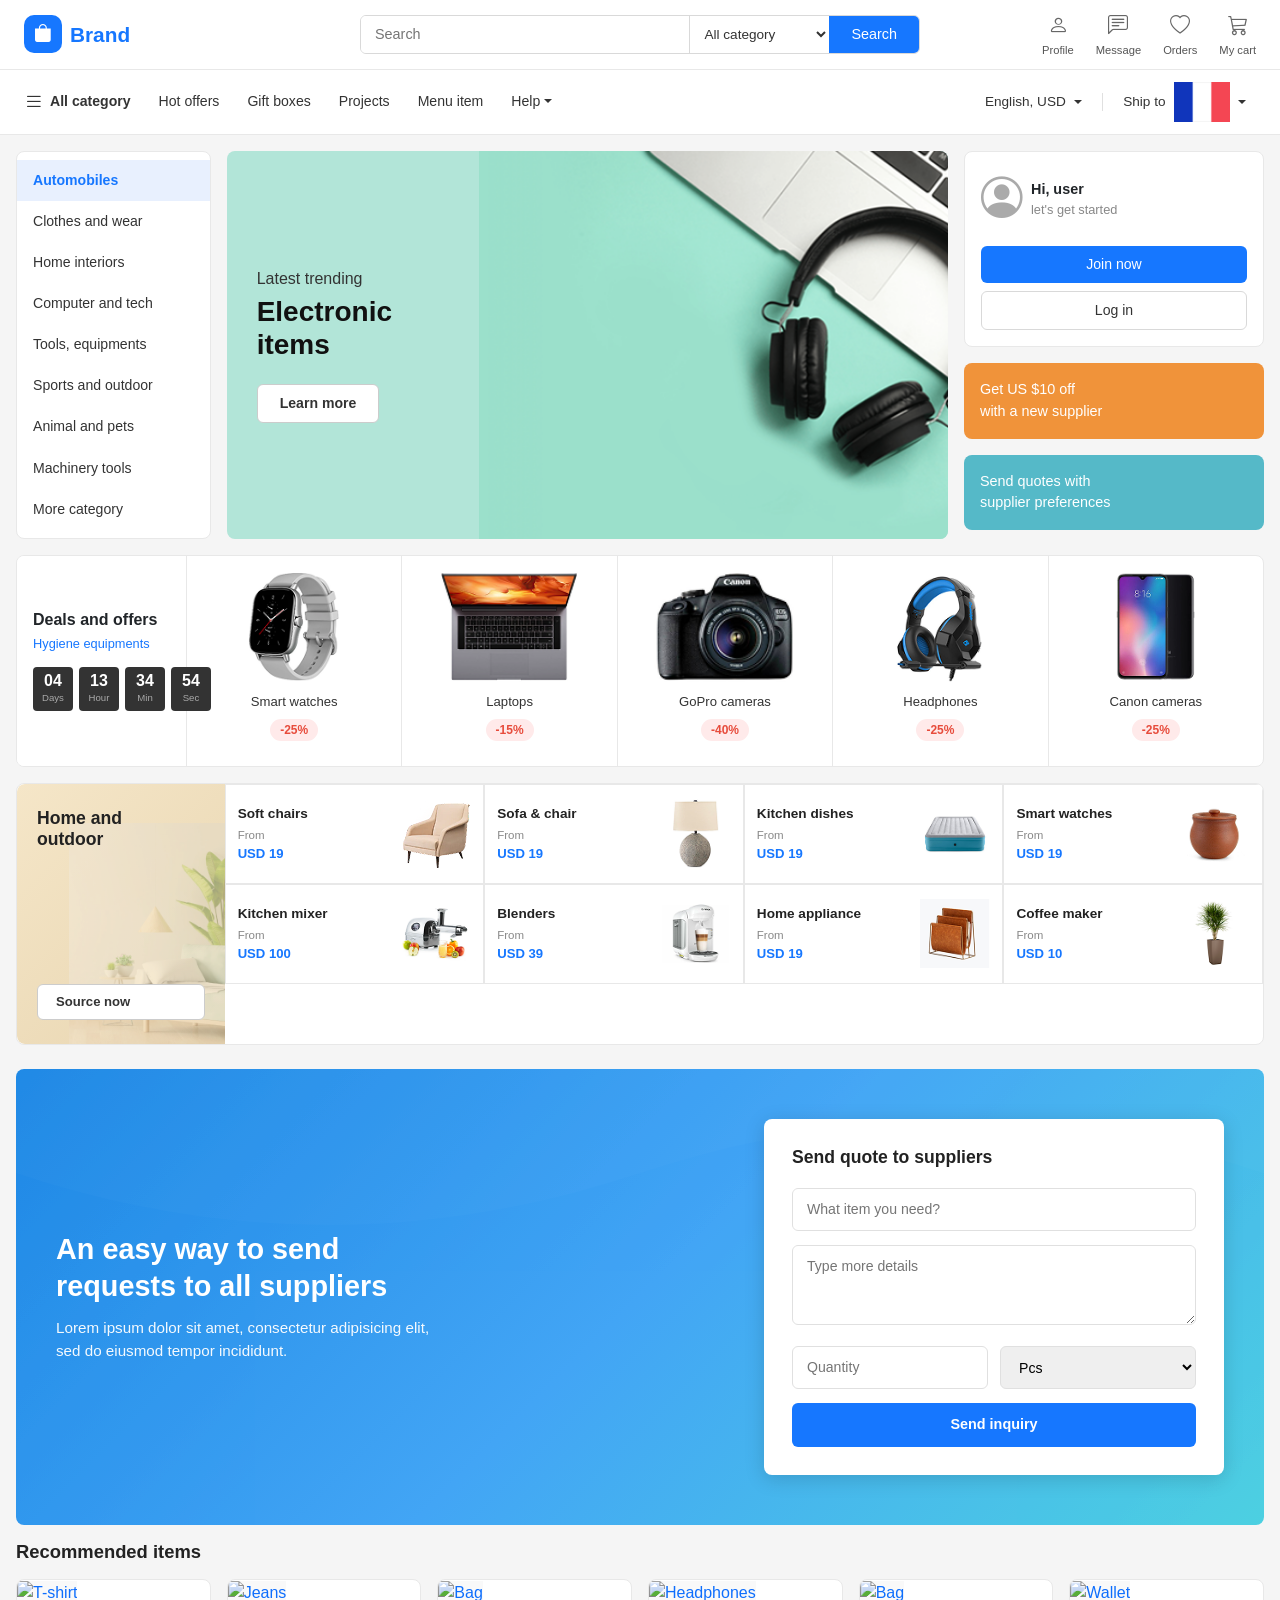
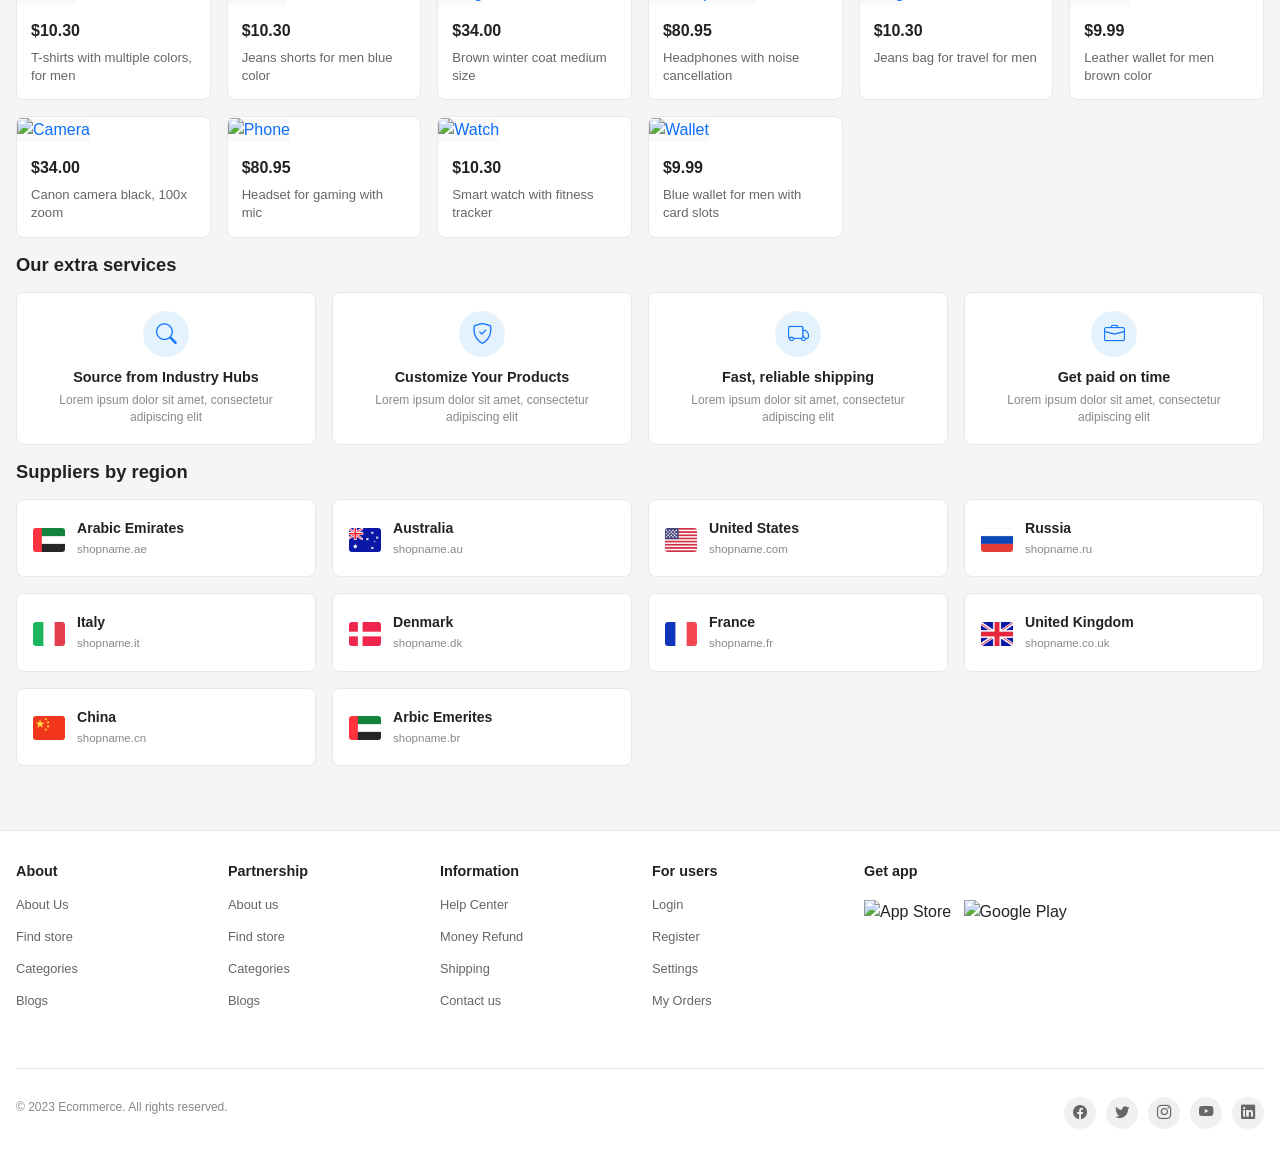
==== commit d779c3ee: "formate changed" ====
--- a/index.html
+++ b/index.html
@@ -1,1056 +1,1536 @@
-<!DOCTYPE html>
+<!doctype html>
 <html lang="en">
-<head>
-  <meta charset="UTF-8" />
-  <meta name="viewport" content="width=device-width, initial-scale=1.0"/>
-  <title> Ecommerce Store</title>
-  <link href="https://cdn.jsdelivr.net/npm/bootstrap@5.3.3/dist/css/bootstrap.min.css" rel="stylesheet"/>
-  <link href="https://cdn.jsdelivr.net/npm/bootstrap-icons@1.11.3/font/bootstrap-icons.min.css" rel="stylesheet"/>
-
-  <style>
-    body { font-family: 'Segoe UI', sans-serif; background: #f5f5f5; }
-
-    /* ── TOP NAVBAR ─────────────────────────────── */
-    .top-navbar { background:#fff; border-bottom:1px solid #e8e8e8; padding:10px 24px; }
-    .logo-box {
-      background:#1677ff; border-radius:10px; width:38px; height:38px;
-      display:flex; align-items:center; justify-content:center;
-      color:#fff; font-size:18px; flex-shrink:0;
-    }
-    .brand-name { font-size:1.3rem; font-weight:700; color:#1677ff; margin-left:8px; text-decoration:none; }
-    .search-wrapper { display:flex; border:1.5px solid #d9d9d9; border-radius:6px; overflow:hidden; }
-    .search-wrapper input { flex:1; border:none; outline:none; padding:8px 14px; font-size:0.9rem; color:#555; }
-    .search-wrapper .category-select {
-      border:none; border-left:1.5px solid #d9d9d9; background:#fff;
-      padding:8px 10px; font-size:0.85rem; color:#333; cursor:pointer; outline:none; min-width:130px;
-    }
-    .search-wrapper .btn-search {
-      background:#1677ff; color:#fff; border:none; padding:8px 22px;
-      font-size:0.9rem; font-weight:500; cursor:pointer; transition:background 0.2s;
-    }
-    .search-wrapper .btn-search:hover { background:#0e5fd8; }
-    .top-icons { display:flex; gap:22px; align-items:center; }
-    .top-icons .icon-item {
-      display:flex; flex-direction:column; align-items:center;
-      color:#555; font-size:0.7rem; cursor:pointer; text-decoration:none; gap:2px;
-    }
-    .top-icons .icon-item i { font-size:1.25rem; color:#666; }
-    .top-icons .icon-item:hover, .top-icons .icon-item:hover i { color:#1677ff; }
-
-    /* ── BOTTOM NAVBAR ──────────────────────────── */
-    .bottom-navbar { background:#fff; border-bottom:1px solid #e8e8e8; padding:0 24px; }
-    .bottom-navbar .nav-link { color:#333; font-size:0.88rem; font-weight:500; padding:12px 14px; white-space:nowrap; }
-    .bottom-navbar .nav-link:hover { color:#1677ff; }
-    .bottom-navbar .all-category {
-      display:flex; align-items:center; gap:6px; font-weight:600;
-      font-size:0.88rem; color:#333; cursor:pointer; padding:12px 14px 12px 0;
-    }
-    .bottom-navbar .all-category:hover { color:#1677ff; }
-    .bottom-right { display:flex; align-items:center; gap:6px; margin-left:auto; }
-    .bottom-right .lang-select, .bottom-right .ship-btn {
-      border:none; background:transparent; font-size:0.85rem; color:#333;
-      cursor:pointer; display:flex; align-items:center; gap:5px; padding:12px 10px;
-    }
-    .bottom-right .lang-select:hover, .bottom-right .ship-btn:hover { color:#1677ff; }
-    .divider { width:1px; height:18px; background:#e0e0e0; margin:0 4px; }
-
-    /* ── HERO SECTION ───────────────────────────── */
-    .category-list { background:#fff; border-radius:8px; border:1px solid #e8e8e8; padding:8px 0; height:100%; }
-    .category-list ul { list-style:none; margin:0; padding:0; }
-    .category-list ul li a {
-      display:block; padding:10px 16px; font-size:0.88rem;
-      color:#333; text-decoration:none; transition:background 0.15s;
-    }
-    .category-list ul li a:hover { color:#1677ff; background:#f0f5ff; }
-    .category-list ul li.active a { background:#e8f0fe; color:#1677ff; font-weight:600; }
-
-    .hero-banner {
-      background:#b2e5d8; border-radius:8px; overflow:hidden; height:100%;
-      min-height:320px; display:flex; align-items:center; position:relative; padding:30px;
-    }
-    .hero-text { z-index:2; max-width:210px; position:relative; }
-    .hero-sub { font-size:1rem; color:#333; margin-bottom:4px; }
-    .hero-title { font-size:1.75rem; font-weight:800; color:#111; line-height:1.2; margin-bottom:22px; }
-    .btn-learn {
-      background:#fff; border:1.5px solid #ccc; border-radius:6px;
-      padding:8px 22px; font-size:0.88rem; font-weight:600; color:#333;
-      text-decoration:none; display:inline-block;
-    }
-    .btn-learn:hover { background:#f0f0f0; color:#111; }
-    .hero-image { position:absolute; right:0; top:0; height:100%; width:65%; }
-    .hero-image img { width:100%; height:100%; object-fit:cover; object-position:center top; }
-
-    .right-card { background:#fff; border-radius:8px; border:1px solid #e8e8e8; padding:16px; }
-    .user-avatar i { font-size:2.6rem; color:#aaa; }
-    .btn-join { background:#1677ff; color:#fff; border:none; border-radius:6px; font-size:0.88rem; font-weight:500; padding:8px; }
-    .btn-join:hover { background:#0e5fd8; color:#fff; }
-    .btn-login { background:#fff; color:#333; border:1.5px solid #d9d9d9; border-radius:6px; font-size:0.88rem; font-weight:500; padding:8px; }
-    .btn-login:hover { background:#f5f5f5; }
-    .promo-orange { background:#f0933a; border:none; }
-    .promo-orange p { margin:0; font-size:0.9rem; font-weight:500; line-height:1.5; color:#fff; }
-    .promo-teal { background:#55b9c8; border:none; }
-    .promo-teal p { margin:0; font-size:0.9rem; font-weight:500; line-height:1.5; color:#fff; }
-
-    /* ── DEALS SECTION ──────────────────────────── */
-    .section-wrap { background:#fff; border-radius:8px; border:1px solid #e8e8e8; padding:0; overflow:hidden; }
-
-    /* Left deal info panel */
-    .deal-info {
-      background:#fff; padding:20px 16px;
-      border-right:1px solid #e8e8e8;
-      min-width:160px;
-      display:flex; flex-direction:column; justify-content:center;
-    }
-    .deal-info h6 { font-weight:700; font-size:1rem; margin-bottom:4px; }
-    .deal-info p { font-size:0.8rem; color:#1677ff; margin-bottom:14px; }
-
-    /* Countdown timer */
-    .countdown { display:flex; gap:6px; }
-    .countdown .box {
-      background:#333; color:#fff; border-radius:4px;
-      padding:6px 8px; text-align:center; min-width:40px;
-    }
-    .countdown .box .num { font-size:1rem; font-weight:700; line-height:1; }
-    .countdown .box .lbl { font-size:0.6rem; color:#aaa; margin-top:2px; }
-
-    /* Product cards in deals row */
-    .deal-product {
-      border-left:1px solid #e8e8e8;
-      padding:16px 12px;
-      text-align:center;
-      flex:1;
-      min-width:0;
-    }
-    .deal-product:first-child { border-left:none; }
-    .deal-product img { height:110px; width:100%; object-fit:contain; margin-bottom:10px; }
-    .deal-product .name { font-size:0.82rem; color:#333; margin-bottom:6px; }
-    .deal-product .badge-discount {
-      background:#ffeaea; color:#e74c3c; font-size:0.75rem;
-      font-weight:600; border-radius:20px; padding:2px 10px;
-      display:inline-block;
-    }
-
-    /* ── HOME & OUTDOOR SECTION ─────────────────── */
-    .outdoor-left {
-      background:linear-gradient(135deg,#f5e6c8 0%,#e8d5b0 100%);
-      border-radius:8px 0 0 8px;
-      padding:24px 20px;
-      display:flex; flex-direction:column; justify-content:space-between;
-      min-height:260px;
-      position:relative;
-      overflow:hidden;
-    }
-    .outdoor-left h5 { font-weight:800; font-size:1.1rem; color:#222; position:relative; z-index:2; }
-    .btn-source {
-      background:#fff; border:1.5px solid #ccc; border-radius:6px;
-      padding:7px 18px; font-size:0.82rem; font-weight:600; color:#333;
-      text-decoration:none; display:inline-block; position:relative; z-index:2;
-    }
-    .btn-source:hover { background:#f0f0f0; }
-    .outdoor-bg-img {
-      position:absolute; bottom:0; right:0; height:85%; width:75%;
-      object-fit:cover; object-position:center bottom; opacity:0.7;
-    }
-
-    /* Grid product cards */
-    .grid-product {
-      border:1px solid #e8e8e8; background:#fff;
-      padding:14px 12px;
-      display:flex; align-items:center; justify-content:space-between;
-    }
-    .grid-product .info .title { font-size:0.85rem; font-weight:600; color:#222; margin-bottom:2px; }
-    .grid-product .info .from { font-size:0.72rem; color:#888; }
-    .grid-product .info .price { font-size:0.82rem; color:#1677ff; font-weight:600; }
-    .grid-product img { height:70px; width:70px; object-fit:contain; }
-
-    /* ── QUOTE SECTION ──────────────────────────── */
-    .quote-banner {
-      background:linear-gradient(135deg, #1e88e5 0%, #42a5f5 50%, #4dd0e1 100%);
-      border-radius:8px;
-      padding:50px 40px;
-      display:flex;
-      align-items:center;
-      justify-content:space-between;
-      gap:40px;
-      color:#fff;
-      position:relative;
-      overflow:hidden;
-      min-height:280px;
-    }
-    .quote-banner::before {
-      content:'';
-      position:absolute;
-      top:0;
-      left:0;
-      right:0;
-      bottom:0;
-      background:url('data:image/svg+xml,<svg xmlns="http://www.w3.org/2000/svg" viewBox="0 0 1200 600"><path d="M0,100 Q300,200 600,100 T1200,100 L1200,0 L0,0 Z" fill="rgba(255,255,255,0.05)"/></svg>');
-      background-size:cover;
-      opacity:0.3;
-    }
-    .quote-text {
-      flex:1;
-      position:relative;
-      z-index:2;
-    }
-    .quote-banner h3 {
-      font-size:1.8rem;
-      font-weight:700;
-      margin-bottom:12px;
-      line-height:1.3;
-    }
-    .quote-banner p {
-      font-size:0.95rem;
-      opacity:0.95;
-      margin:0;
-      line-height:1.5;
-    }
-    .quote-form-card {
-      background:#fff;
-      border-radius:8px;
-      padding:28px;
-      width:100%;
-      max-width:460px;
-      position:relative;
-      z-index:2;
-      box-shadow:0 4px 20px rgba(0,0,0,0.15);
-    }
-    .quote-form-card h5 {
-      font-size:1.1rem;
-      font-weight:700;
-      color:#222;
-      margin-bottom:20px;
-    }
-    .quote-form-card input,
-    .quote-form-card textarea,
-    .quote-form-card select {
-      width:100%;
-      border:1.5px solid #e0e0e0;
-      border-radius:6px;
-      padding:10px 14px;
-      font-size:0.88rem;
-      outline:none;
-      margin-bottom:14px;
-      font-family:'Segoe UI', sans-serif;
-    }
-    .quote-form-card textarea {
-      resize:vertical;
-      min-height:80px;
-    }
-    .quote-form-card input:focus,
-    .quote-form-card textarea:focus,
-    .quote-form-card select:focus {
-      border-color:#1677ff;
-    }
-    .quote-form-row {
-      display:flex;
-      gap:12px;
-      margin-bottom:14px;
-    }
-    .quote-form-row input,
-    .quote-form-row select {
-      margin-bottom:0;
-    }
-    .btn-send-inquiry {
-      background:#1677ff;
-      color:#fff;
-      border:none;
-      border-radius:6px;
-      padding:11px 32px;
-      font-size:0.9rem;
-      font-weight:600;
-      cursor:pointer;
-      width:100%;
-      transition:background 0.2s;
-    }
-    .btn-send-inquiry:hover { background:#0e5fd8; }
-
-    /* ── RECOMMENDED ITEMS ──────────────────────── */
-    .section-title {
-      font-size:1.15rem;
-      font-weight:700;
-      color:#222;
-      margin-bottom:16px;
-    }
-    .product-card {
-      background:#fff;
-      border:1px solid #e8e8e8;
-      border-radius:8px;
-      overflow:hidden;
-      text-decoration:none;
-      display:block;
-      transition:all 0.2s;
-      height:100%;
-    }
-    .product-card:hover { 
-      box-shadow:0 4px 12px rgba(0,0,0,0.08);
-      transform:translateY(-2px);
-    }
-    .product-card img {
-      width:100%;
-      height:220px;
-      object-fit:cover;
-      background:#f9f9f9;
-    }
-    .product-card .info {
-      padding:14px;
-    }
-    .product-card .price {
-      font-size:1rem;
-      font-weight:700;
-      color:#222;
-      margin-bottom:6px;
-    }
-    .product-card .desc {
-      font-size:0.82rem;
-      color:#666;
-      margin-bottom:0;
-      line-height:1.4;
-    }
-
-    /* ── EXTRA SERVICES ─────────────────────────── */
-    .extra-card {
-      background:#fff;
-      border:1px solid #e8e8e8;
-      border-radius:8px;
-      padding:18px 16px;
-      text-align:center;
-      height:100%;
-    }
-    .extra-card .icon {
-      width:46px;
-      height:46px;
-      background:#e3f2fd;
-      border-radius:50%;
-      display:flex;
-      align-items:center;
-      justify-content:center;
-      margin:0 auto 12px;
-      color:#1677ff;
-      font-size:1.3rem;
-    }
-    .extra-card h6 {
-      font-size:0.9rem;
-      font-weight:700;
-      color:#222;
-      margin-bottom:6px;
-    }
-    .extra-card p {
-      font-size:0.75rem;
-      color:#888;
-      margin:0;
-      line-height:1.4;
-    }
-
-    /* ── SUPPLIERS BY REGION ────────────────────── */
-    .region-card {
-      background:#fff;
-      border:1px solid #e8e8e8;
-      border-radius:8px;
-      padding:18px 16px;
-      display:flex;
-      align-items:center;
-      gap:12px;
-      height:100%;
-    }
-    .region-card img {
-      width:32px;
-      height:24px;
-      border-radius:3px;
-      object-fit:cover;
-    }
-    .region-card .info .title {
-      font-size:0.88rem;
-      font-weight:600;
-      color:#222;
-      margin-bottom:2px;
-    }
-    .region-card .info .subtitle {
-      font-size:0.72rem;
-      color:#888;
-    }
-
-    /* ── FOOTER ─────────────────────────────────── */
-    .footer {
-      background:#fff;
-      border-top:1px solid #e8e8e8;
-      padding:32px 0 20px;
-      margin-top:40px;
-    }
-    .footer h6 {
-      font-size:0.9rem;
-      font-weight:700;
-      color:#222;
-      margin-bottom:12px;
-    }
-    .footer ul {
-      list-style:none;
-      padding:0;
-      margin:0;
-    }
-    .footer ul li {
-      margin-bottom:8px;
-    }
-    .footer ul li a {
-      font-size:0.8rem;
-      color:#666;
-      text-decoration:none;
-    }
-    .footer ul li a:hover { color:#1677ff; }
-    .footer-bottom {
-      border-top:1px solid #e8e8e8;
-      margin-top:24px;
-      padding-top:16px;
-      font-size:0.75rem;
-      color:#888;
-    }
-    .social-icons {
-      display:flex;
-      gap:10px;
-      margin-top:12px;
-    }
-    .social-icons a {
-      width:32px;
-      height:32px;
-      background:#f0f0f0;
-      border-radius:50%;
-      display:flex;
-      align-items:center;
-      justify-content:center;
-      color:#666;
-      font-size:0.9rem;
-      text-decoration:none;
-    }
-    .social-icons a:hover { background:#e0e0e0; color:#1677ff; }
-    .app-badges img {
-      height:36px;
-      margin-top:8px;
-      margin-right:8px;
-    }
-  </style>
-</head>
-<body>
-
-  <!-- ══════════════════════ TOP NAVBAR ══════════════════════ -->
-  <div class="top-navbar">
-    <div class="d-flex align-items-center">
-      <a href="#" class="d-flex align-items-center text-decoration-none" style="flex:1;">
-        <div class="logo-box"><i class="bi bi-bag-fill"></i></div>
-        <span class="brand-name">Brand</span>
-      </a>
-      <div class="search-wrapper mx-auto" style="flex:2; max-width:560px;">
-        <input type="text" placeholder="Search" />
-        <select class="category-select">
-          <option>All category</option>
-          <option>Electronics</option>
-          <option>Fashion</option>
-          <option>Home &amp; Garden</option>
-          <option>Sports</option>
-        </select>
-        <button class="btn-search">Search</button>
-      </div>
-      <div class="top-icons" style="flex:1; justify-content:flex-end;">
-        <a href="#" class="icon-item"><i class="bi bi-person"></i><span>Profile</span></a>
-        <a href="#" class="icon-item"><i class="bi bi-chat-left-text"></i><span>Message</span></a>
-        <a href="#" class="icon-item"><i class="bi bi-heart"></i><span>Orders</span></a>
-        <a href="#" class="icon-item"><i class="bi bi-cart3"></i><span>My cart</span></a>
+  <head>
+    <meta charset="UTF-8" />
+    <meta name="viewport" content="width=device-width, initial-scale=1.0" />
+    <title>Ecommerce Store</title>
+    <link
+      href="https://cdn.jsdelivr.net/npm/bootstrap@5.3.3/dist/css/bootstrap.min.css"
+      rel="stylesheet"
+    />
+    <link
+      href="https://cdn.jsdelivr.net/npm/bootstrap-icons@1.11.3/font/bootstrap-icons.min.css"
+      rel="stylesheet"
+    />
+
+    <style>
+      body {
+        font-family: "Segoe UI", sans-serif;
+        background: #f5f5f5;
+      }
+
+      /* ── TOP NAVBAR ──*/
+
+      .top-navbar {
+        background: #fff;
+        border-bottom: 1px solid #e8e8e8;
+        padding: 10px 24px;
+      }
+      .logo-box {
+        background: #1677ff;
+        border-radius: 10px;
+        width: 38px;
+        height: 38px;
+        display: flex;
+        align-items: center;
+        justify-content: center;
+        color: #fff;
+        font-size: 18px;
+        flex-shrink: 0;
+      }
+      .brand-name {
+        font-size: 1.3rem;
+        font-weight: 700;
+        color: #1677ff;
+        margin-left: 8px;
+        text-decoration: none;
+      }
+      .search-wrapper {
+        display: flex;
+        border: 1.5px solid #d9d9d9;
+        border-radius: 6px;
+        overflow: hidden;
+      }
+      .search-wrapper input {
+        flex: 1;
+        border: none;
+        outline: none;
+        padding: 8px 14px;
+        font-size: 0.9rem;
+        color: #555;
+      }
+      .search-wrapper .category-select {
+        border: none;
+        border-left: 1.5px solid #d9d9d9;
+        background: #fff;
+        padding: 8px 10px;
+        font-size: 0.85rem;
+        color: #333;
+        cursor: pointer;
+        outline: none;
+        min-width: 130px;
+      }
+      .search-wrapper .btn-search {
+        background: #1677ff;
+        color: #fff;
+        border: none;
+        padding: 8px 22px;
+        font-size: 0.9rem;
+        font-weight: 500;
+        cursor: pointer;
+        transition: background 0.2s;
+      }
+      .search-wrapper .btn-search:hover {
+        background: #0e5fd8;
+      }
+      .top-icons {
+        display: flex;
+        gap: 22px;
+        align-items: center;
+      }
+      .top-icons .icon-item {
+        display: flex;
+        flex-direction: column;
+        align-items: center;
+        color: #555;
+        font-size: 0.7rem;
+        cursor: pointer;
+        text-decoration: none;
+        gap: 2px;
+      }
+      .top-icons .icon-item i {
+        font-size: 1.25rem;
+        color: #666;
+      }
+      .top-icons .icon-item:hover,
+      .top-icons .icon-item:hover i {
+        color: #1677ff;
+      }
+
+      /* ── BOTTOM NAVBAR ── */
+
+      .bottom-navbar {
+        background: #fff;
+        border-bottom: 1px solid #e8e8e8;
+        padding: 0 24px;
+      }
+      .bottom-navbar .nav-link {
+        color: #333;
+        font-size: 0.88rem;
+        font-weight: 500;
+        padding: 12px 14px;
+        white-space: nowrap;
+      }
+      .bottom-navbar .nav-link:hover {
+        color: #1677ff;
+      }
+      .bottom-navbar .all-category {
+        display: flex;
+        align-items: center;
+        gap: 6px;
+        font-weight: 600;
+        font-size: 0.88rem;
+        color: #333;
+        cursor: pointer;
+        padding: 12px 14px 12px 0;
+      }
+      .bottom-navbar .all-category:hover {
+        color: #1677ff;
+      }
+      .bottom-right {
+        display: flex;
+        align-items: center;
+        gap: 6px;
+        margin-left: auto;
+      }
+      .bottom-right .lang-select,
+      .bottom-right .ship-btn {
+        border: none;
+        background: transparent;
+        font-size: 0.85rem;
+        color: #333;
+        cursor: pointer;
+        display: flex;
+        align-items: center;
+        gap: 5px;
+        padding: 12px 10px;
+      }
+      .bottom-right .lang-select:hover,
+      .bottom-right .ship-btn:hover {
+        color: #1677ff;
+      }
+      .divider {
+        width: 1px;
+        height: 18px;
+        background: #e0e0e0;
+        margin: 0 4px;
+      }
+
+      /* ── HERO SECTION ── */
+
+      .category-list {
+        background: #fff;
+        border-radius: 8px;
+        border: 1px solid #e8e8e8;
+        padding: 8px 0;
+        height: 100%;
+      }
+      .category-list ul {
+        list-style: none;
+        margin: 0;
+        padding: 0;
+      }
+      .category-list ul li a {
+        display: block;
+        padding: 10px 16px;
+        font-size: 0.88rem;
+        color: #333;
+        text-decoration: none;
+        transition: background 0.15s;
+      }
+      .category-list ul li a:hover {
+        color: #1677ff;
+        background: #f0f5ff;
+      }
+      .category-list ul li.active a {
+        background: #e8f0fe;
+        color: #1677ff;
+        font-weight: 600;
+      }
+
+      .hero-banner {
+        background: #b2e5d8;
+        border-radius: 8px;
+        overflow: hidden;
+        height: 100%;
+        min-height: 320px;
+        display: flex;
+        align-items: center;
+        position: relative;
+        padding: 30px;
+      }
+      .hero-text {
+        z-index: 2;
+        max-width: 210px;
+        position: relative;
+      }
+      .hero-sub {
+        font-size: 1rem;
+        color: #333;
+        margin-bottom: 4px;
+      }
+      .hero-title {
+        font-size: 1.75rem;
+        font-weight: 800;
+        color: #111;
+        line-height: 1.2;
+        margin-bottom: 22px;
+      }
+      .btn-learn {
+        background: #fff;
+        border: 1.5px solid #ccc;
+        border-radius: 6px;
+        padding: 8px 22px;
+        font-size: 0.88rem;
+        font-weight: 600;
+        color: #333;
+        text-decoration: none;
+        display: inline-block;
+      }
+      .btn-learn:hover {
+        background: #f0f0f0;
+        color: #111;
+      }
+      .hero-image {
+        position: absolute;
+        right: 0;
+        top: 0;
+        height: 100%;
+        width: 65%;
+      }
+      .hero-image img {
+        width: 100%;
+        height: 100%;
+        object-fit: cover;
+        object-position: center top;
+      }
+
+      .right-card {
+        background: #fff;
+        border-radius: 8px;
+        border: 1px solid #e8e8e8;
+        padding: 16px;
+      }
+      .user-avatar i {
+        font-size: 2.6rem;
+        color: #aaa;
+      }
+      .btn-join {
+        background: #1677ff;
+        color: #fff;
+        border: none;
+        border-radius: 6px;
+        font-size: 0.88rem;
+        font-weight: 500;
+        padding: 8px;
+      }
+      .btn-join:hover {
+        background: #0e5fd8;
+        color: #fff;
+      }
+      .btn-login {
+        background: #fff;
+        color: #333;
+        border: 1.5px solid #d9d9d9;
+        border-radius: 6px;
+        font-size: 0.88rem;
+        font-weight: 500;
+        padding: 8px;
+      }
+      .btn-login:hover {
+        background: #f5f5f5;
+      }
+      .promo-orange {
+        background: #f0933a;
+        border: none;
+      }
+      .promo-orange p {
+        margin: 0;
+        font-size: 0.9rem;
+        font-weight: 500;
+        line-height: 1.5;
+        color: #fff;
+      }
+      .promo-teal {
+        background: #55b9c8;
+        border: none;
+      }
+      .promo-teal p {
+        margin: 0;
+        font-size: 0.9rem;
+        font-weight: 500;
+        line-height: 1.5;
+        color: #fff;
+      }
+
+      /* ── DEALS SECTION ── */
+
+      .section-wrap {
+        background: #fff;
+        border-radius: 8px;
+        border: 1px solid #e8e8e8;
+        padding: 0;
+        overflow: hidden;
+      }
+
+      /* Left deal info panel */
+
+      .deal-info {
+        background: #fff;
+        padding: 20px 16px;
+        border-right: 1px solid #e8e8e8;
+        min-width: 160px;
+        display: flex;
+        flex-direction: column;
+        justify-content: center;
+      }
+      .deal-info h6 {
+        font-weight: 700;
+        font-size: 1rem;
+        margin-bottom: 4px;
+      }
+      .deal-info p {
+        font-size: 0.8rem;
+        color: #1677ff;
+        margin-bottom: 14px;
+      }
+
+      /* Countdown timer */
+
+      .countdown {
+        display: flex;
+        gap: 6px;
+      }
+      .countdown .box {
+        background: #333;
+        color: #fff;
+        border-radius: 4px;
+        padding: 6px 8px;
+        text-align: center;
+        min-width: 40px;
+      }
+      .countdown .box .num {
+        font-size: 1rem;
+        font-weight: 700;
+        line-height: 1;
+      }
+      .countdown .box .lbl {
+        font-size: 0.6rem;
+        color: #aaa;
+        margin-top: 2px;
+      }
+
+      /* Product cards in deals row */
+
+      .deal-product {
+        border-left: 1px solid #e8e8e8;
+        padding: 16px 12px;
+        text-align: center;
+        flex: 1;
+        min-width: 0;
+      }
+      .deal-product:first-child {
+        border-left: none;
+      }
+      .deal-product img {
+        height: 110px;
+        width: 100%;
+        object-fit: contain;
+        margin-bottom: 10px;
+      }
+      .deal-product .name {
+        font-size: 0.82rem;
+        color: #333;
+        margin-bottom: 6px;
+      }
+      .deal-product .badge-discount {
+        background: #ffeaea;
+        color: #e74c3c;
+        font-size: 0.75rem;
+        font-weight: 600;
+        border-radius: 20px;
+        padding: 2px 10px;
+        display: inline-block;
+      }
+
+      /* ── HOME & OUTDOOR SECTION ── */
+
+      .outdoor-left {
+        background: linear-gradient(135deg, #f5e6c8 0%, #e8d5b0 100%);
+        border-radius: 8px 0 0 8px;
+        padding: 24px 20px;
+        display: flex;
+        flex-direction: column;
+        justify-content: space-between;
+        min-height: 260px;
+        position: relative;
+        overflow: hidden;
+      }
+      .outdoor-left h5 {
+        font-weight: 800;
+        font-size: 1.1rem;
+        color: #222;
+        position: relative;
+        z-index: 2;
+      }
+      .btn-source {
+        background: #fff;
+        border: 1.5px solid #ccc;
+        border-radius: 6px;
+        padding: 7px 18px;
+        font-size: 0.82rem;
+        font-weight: 600;
+        color: #333;
+        text-decoration: none;
+        display: inline-block;
+        position: relative;
+        z-index: 2;
+      }
+      .btn-source:hover {
+        background: #f0f0f0;
+      }
+      .outdoor-bg-img {
+        position: absolute;
+        bottom: 0;
+        right: 0;
+        height: 85%;
+        width: 75%;
+        object-fit: cover;
+        object-position: center bottom;
+        opacity: 0.7;
+      }
+
+      /* Grid product cards */
+
+      .grid-product {
+        border: 1px solid #e8e8e8;
+        background: #fff;
+        padding: 14px 12px;
+        display: flex;
+        align-items: center;
+        justify-content: space-between;
+      }
+      .grid-product .info .title {
+        font-size: 0.85rem;
+        font-weight: 600;
+        color: #222;
+        margin-bottom: 2px;
+      }
+      .grid-product .info .from {
+        font-size: 0.72rem;
+        color: #888;
+      }
+      .grid-product .info .price {
+        font-size: 0.82rem;
+        color: #1677ff;
+        font-weight: 600;
+      }
+      .grid-product img {
+        height: 70px;
+        width: 70px;
+        object-fit: contain;
+      }
+
+      /* ── QUOTE SECTION ── */
+
+      .quote-banner {
+        background: linear-gradient(
+          135deg,
+          #1e88e5 0%,
+          #42a5f5 50%,
+          #4dd0e1 100%
+        );
+        border-radius: 8px;
+        padding: 50px 40px;
+        display: flex;
+        align-items: center;
+        justify-content: space-between;
+        gap: 40px;
+        color: #fff;
+        position: relative;
+        overflow: hidden;
+        min-height: 280px;
+      }
+      .quote-banner::before {
+        content: "";
+        position: absolute;
+        top: 0;
+        left: 0;
+        right: 0;
+        bottom: 0;
+        background: url('data:image/svg+xml,<svg xmlns="http://www.w3.org/2000/svg" viewBox="0 0 1200 600"><path d="M0,100 Q300,200 600,100 T1200,100 L1200,0 L0,0 Z" fill="rgba(255,255,255,0.05)"/></svg>');
+        background-size: cover;
+        opacity: 0.3;
+      }
+      .quote-text {
+        flex: 1;
+        position: relative;
+        z-index: 2;
+      }
+      .quote-banner h3 {
+        font-size: 1.8rem;
+        font-weight: 700;
+        margin-bottom: 12px;
+        line-height: 1.3;
+      }
+      .quote-banner p {
+        font-size: 0.95rem;
+        opacity: 0.95;
+        margin: 0;
+        line-height: 1.5;
+      }
+      .quote-form-card {
+        background: #fff;
+        border-radius: 8px;
+        padding: 28px;
+        width: 100%;
+        max-width: 460px;
+        position: relative;
+        z-index: 2;
+        box-shadow: 0 4px 20px rgba(0, 0, 0, 0.15);
+      }
+      .quote-form-card h5 {
+        font-size: 1.1rem;
+        font-weight: 700;
+        color: #222;
+        margin-bottom: 20px;
+      }
+      .quote-form-card input,
+      .quote-form-card textarea,
+      .quote-form-card select {
+        width: 100%;
+        border: 1.5px solid #e0e0e0;
+        border-radius: 6px;
+        padding: 10px 14px;
+        font-size: 0.88rem;
+        outline: none;
+        margin-bottom: 14px;
+        font-family: "Segoe UI", sans-serif;
+      }
+      .quote-form-card textarea {
+        resize: vertical;
+        min-height: 80px;
+      }
+      .quote-form-card input:focus,
+      .quote-form-card textarea:focus,
+      .quote-form-card select:focus {
+        border-color: #1677ff;
+      }
+      .quote-form-row {
+        display: flex;
+        gap: 12px;
+        margin-bottom: 14px;
+      }
+      .quote-form-row input,
+      .quote-form-row select {
+        margin-bottom: 0;
+      }
+      .btn-send-inquiry {
+        background: #1677ff;
+        color: #fff;
+        border: none;
+        border-radius: 6px;
+        padding: 11px 32px;
+        font-size: 0.9rem;
+        font-weight: 600;
+        cursor: pointer;
+        width: 100%;
+        transition: background 0.2s;
+      }
+      .btn-send-inquiry:hover {
+        background: #0e5fd8;
+      }
+
+      /* ── RECOMMENDED ITEMS ── */
+
+      .section-title {
+        font-size: 1.15rem;
+        font-weight: 700;
+        color: #222;
+        margin-bottom: 16px;
+      }
+      .product-card {
+        background: #fff;
+        border: 1px solid #e8e8e8;
+        border-radius: 8px;
+        overflow: hidden;
+        text-decoration: none;
+        display: block;
+        transition: all 0.2s;
+        height: 100%;
+      }
+      .product-card:hover {
+        box-shadow: 0 4px 12px rgba(0, 0, 0, 0.08);
+        transform: translateY(-2px);
+      }
+      .product-card img {
+        width: 100%;
+        height: 220px;
+        object-fit: cover;
+        background: #f9f9f9;
+      }
+      .product-card .info {
+        padding: 14px;
+      }
+      .product-card .price {
+        font-size: 1rem;
+        font-weight: 700;
+        color: #222;
+        margin-bottom: 6px;
+      }
+      .product-card .desc {
+        font-size: 0.82rem;
+        color: #666;
+        margin-bottom: 0;
+        line-height: 1.4;
+      }
+
+      /* ── EXTRA SERVICES ─── */
+
+      .extra-card {
+        background: #fff;
+        border: 1px solid #e8e8e8;
+        border-radius: 8px;
+        padding: 18px 16px;
+        text-align: center;
+        height: 100%;
+      }
+      .extra-card .icon {
+        width: 46px;
+        height: 46px;
+        background: #e3f2fd;
+        border-radius: 50%;
+        display: flex;
+        align-items: center;
+        justify-content: center;
+        margin: 0 auto 12px;
+        color: #1677ff;
+        font-size: 1.3rem;
+      }
+      .extra-card h6 {
+        font-size: 0.9rem;
+        font-weight: 700;
+        color: #222;
+        margin-bottom: 6px;
+      }
+      .extra-card p {
+        font-size: 0.75rem;
+        color: #888;
+        margin: 0;
+        line-height: 1.4;
+      }
+
+      /* ── SUPPLIERS BY REGION ── */
+
+      .region-card {
+        background: #fff;
+        border: 1px solid #e8e8e8;
+        border-radius: 8px;
+        padding: 18px 16px;
+        display: flex;
+        align-items: center;
+        gap: 12px;
+        height: 100%;
+      }
+      .region-card img {
+        width: 32px;
+        height: 24px;
+        border-radius: 3px;
+        object-fit: cover;
+      }
+      .region-card .info .title {
+        font-size: 0.88rem;
+        font-weight: 600;
+        color: #222;
+        margin-bottom: 2px;
+      }
+      .region-card .info .subtitle {
+        font-size: 0.72rem;
+        color: #888;
+      }
+
+      /* ── FOOTER ────*/
+
+      .footer {
+        background: #fff;
+        border-top: 1px solid #e8e8e8;
+        padding: 32px 0 20px;
+        margin-top: 40px;
+      }
+      .footer h6 {
+        font-size: 0.9rem;
+        font-weight: 700;
+        color: #222;
+        margin-bottom: 12px;
+      }
+      .footer ul {
+        list-style: none;
+        padding: 0;
+        margin: 0;
+      }
+      .footer ul li {
+        margin-bottom: 8px;
+      }
+      .footer ul li a {
+        font-size: 0.8rem;
+        color: #666;
+        text-decoration: none;
+      }
+      .footer ul li a:hover {
+        color: #1677ff;
+      }
+      .footer-bottom {
+        border-top: 1px solid #e8e8e8;
+        margin-top: 24px;
+        padding-top: 16px;
+        font-size: 0.75rem;
+        color: #888;
+      }
+      .social-icons {
+        display: flex;
+        gap: 10px;
+        margin-top: 12px;
+      }
+      .social-icons a {
+        width: 32px;
+        height: 32px;
+        background: #f0f0f0;
+        border-radius: 50%;
+        display: flex;
+        align-items: center;
+        justify-content: center;
+        color: #666;
+        font-size: 0.9rem;
+        text-decoration: none;
+      }
+      .social-icons a:hover {
+        background: #e0e0e0;
+        color: #1677ff;
+      }
+      .app-badges img {
+        height: 36px;
+        margin-top: 8px;
+        margin-right: 8px;
+      }
+    </style>
+  </head>
+  <body>
+    <!-- ═════ TOP NAVBAR ═════ -->
+
+    <div class="top-navbar">
+      <div class="d-flex align-items-center">
+        <a
+          href="#"
+          class="d-flex align-items-center text-decoration-none"
+          style="flex: 1"
+        >
+          <div class="logo-box"><i class="bi bi-bag-fill"></i></div>
+          <span class="brand-name">Brand</span>
+        </a>
+        <div class="search-wrapper mx-auto" style="flex: 2; max-width: 560px">
+          <input type="text" placeholder="Search" />
+          <select class="category-select">
+            <option>All category</option>
+            <option>Electronics</option>
+            <option>Fashion</option>
+            <option>Home &amp; Garden</option>
+            <option>Sports</option>
+          </select>
+          <button class="btn-search">Search</button>
+        </div>
+        <div class="top-icons" style="flex: 1; justify-content: flex-end">
+          <a href="#" class="icon-item"
+            ><i class="bi bi-person"></i><span>Profile</span></a
+          >
+          <a href="#" class="icon-item"
+            ><i class="bi bi-chat-left-text"></i><span>Message</span></a
+          >
+          <a href="#" class="icon-item"
+            ><i class="bi bi-heart"></i><span>Orders</span></a
+          >
+          <a href="#" class="icon-item"
+            ><i class="bi bi-cart3"></i><span>My cart</span></a
+          >
+        </div>
       </div>
     </div>
-  </div>
-
-  <!-- ══════════════════════ BOTTOM NAVBAR ══════════════════════ -->
-  <div class="bottom-navbar">
-    <div class="d-flex align-items-center">
-      <div class="all-category"><i class="bi bi-list fs-5"></i><span>All category</span></div>
-      <nav class="d-flex align-items-center">
-        <a href="#" class="nav-link">Hot offers</a>
-        <a href="#" class="nav-link">Gift boxes</a>
-        <a href="#" class="nav-link">Projects</a>
-        <a href="#" class="nav-link">Menu item</a>
-        <div class="dropdown">
-          <a href="#" class="nav-link dropdown-toggle" data-bs-toggle="dropdown">Help</a>
-          <ul class="dropdown-menu">
-            <li><a class="dropdown-item" href="#">FAQ</a></li>
-            <li><a class="dropdown-item" href="#">Contact Us</a></li>
-            <li><a class="dropdown-item" href="#">Support Center</a></li>
-          </ul>
-        </div>
-      </nav>
-      <div class="bottom-right">
-        <div class="dropdown">
-          <button class="lang-select dropdown-toggle" data-bs-toggle="dropdown">English, USD</button>
-          <ul class="dropdown-menu dropdown-menu-end">
-            <li><a class="dropdown-item" href="#">English, USD</a></li>
-            <li><a class="dropdown-item" href="#">Deutsch, EUR</a></li>
-          </ul>
-        </div>
-        <div class="divider"></div>
-        <div class="dropdown">
-          <button class="ship-btn dropdown-toggle" data-bs-toggle="dropdown">
-            Ship to <span style="font-size:1.1rem; margin-left:3px;"><img src="./assets/Property 1=FR.png"></span>
-          </button>
-          <ul class="dropdown-menu dropdown-menu-end">
-            <li><a class="dropdown-item" href="#">🇩🇪 Germany</a></li>
-            <li><a class="dropdown-item" href="#">🇺🇸 United States</a></li>
-          </ul>
+
+    <!-- ═══ BOTTOM NAVBAR ═══ -->
+
+    <div class="bottom-navbar">
+      <div class="d-flex align-items-center">
+        <div class="all-category">
+          <i class="bi bi-list fs-5"></i><span>All category</span>
+        </div>
+        <nav class="d-flex align-items-center">
+          <a href="#" class="nav-link">Hot offers</a>
+          <a href="#" class="nav-link">Gift boxes</a>
+          <a href="#" class="nav-link">Projects</a>
+          <a href="#" class="nav-link">Menu item</a>
+          <div class="dropdown">
+            <a
+              href="#"
+              class="nav-link dropdown-toggle"
+              data-bs-toggle="dropdown"
+              >Help</a
+            >
+            <ul class="dropdown-menu">
+              <li><a class="dropdown-item" href="#">FAQ</a></li>
+              <li><a class="dropdown-item" href="#">Contact Us</a></li>
+              <li><a class="dropdown-item" href="#">Support Center</a></li>
+            </ul>
+          </div>
+        </nav>
+        <div class="bottom-right">
+          <div class="dropdown">
+            <button
+              class="lang-select dropdown-toggle"
+              data-bs-toggle="dropdown"
+            >
+              English, USD
+            </button>
+            <ul class="dropdown-menu dropdown-menu-end">
+              <li><a class="dropdown-item" href="#">English, USD</a></li>
+              <li><a class="dropdown-item" href="#">Deutsch, EUR</a></li>
+            </ul>
+          </div>
+          <div class="divider"></div>
+          <div class="dropdown">
+            <button class="ship-btn dropdown-toggle" data-bs-toggle="dropdown">
+              Ship to
+              <span style="font-size: 1.1rem; margin-left: 3px"
+                ><img src="./assets/Property 1=FR.png"
+              /></span>
+            </button>
+            <ul class="dropdown-menu dropdown-menu-end">
+              <li><a class="dropdown-item" href="#">🇩🇪 Germany</a></li>
+              <li><a class="dropdown-item" href="#">🇺🇸 United States</a></li>
+            </ul>
+          </div>
         </div>
       </div>
     </div>
-  </div>
-
-  <!-- ══════════════════════ HERO SECTION ══════════════════════ -->
-  <div class="container-fluid px-3 py-3">
-    <div class="row g-3" style="min-height:340px;">
-
-      <!-- Category List -->
-      <div class="col-lg-2 col-md-3">
-        <div class="category-list">
-          <ul>
-            <li class="active"><a href="#">Automobiles</a></li>
-            <li><a href="#">Clothes and wear</a></li>
-            <li><a href="#">Home interiors</a></li>
-            <li><a href="#">Computer and tech</a></li>
-            <li><a href="#">Tools, equipments</a></li>
-            <li><a href="#">Sports and outdoor</a></li>
-            <li><a href="#">Animal and pets</a></li>
-            <li><a href="#">Machinery tools</a></li>
-            <li><a href="#">More category</a></li>
-          </ul>
-        </div>
-      </div>
-
-      <!-- Hero Banner -->
-      <div class="col-lg-7 col-md-6">
-        <div class="hero-banner">
-          <div class="hero-text">
-            <p class="hero-sub">Latest trending</p>
-            <h2 class="hero-title">Electronic items</h2>
-            <a href="#" class="btn-learn">Learn more</a>
-          </div>
-          <div class="hero-image">
-            <img src="./assets/main-div-banner.png" alt="Electronics banner"/>
-          </div>
-        </div>
-      </div>
-
-      <!-- Right Cards -->
-      <div class="col-lg-3 col-md-3 d-flex flex-column gap-3">
-        <div class="right-card">
-          <div class="d-flex align-items-center gap-2 mb-3">
-            <div class="user-avatar"><i class="bi bi-person-circle"></i></div>
-            <div>
-              <div class="fw-semibold" style="font-size:.9rem;">Hi, user</div>
-              <div style="font-size:.8rem; color:#888;">let's get started</div>
-            </div>
-          </div>
-          <button class="btn btn-join w-100 mb-2">Join now</button>
-          <button class="btn btn-login w-100">Log in</button>
-        </div>
-        <div class="right-card promo-orange">
-          <p>Get US $10 off<br/>with a new supplier</p>
-        </div>
-        <div class="right-card promo-teal">
-          <p>Send quotes with<br/>supplier preferences</p>
+
+    <!-- ═══ HERO SECTION ═══ -->
+
+    <div class="container-fluid px-3 py-3">
+      <div class="row g-3" style="min-height: 340px">
+        <!-- Category List -->
+
+        <div class="col-lg-2 col-md-3">
+          <div class="category-list">
+            <ul>
+              <li class="active"><a href="#">Automobiles</a></li>
+              <li><a href="#">Clothes and wear</a></li>
+              <li><a href="#">Home interiors</a></li>
+              <li><a href="#">Computer and tech</a></li>
+              <li><a href="#">Tools, equipments</a></li>
+              <li><a href="#">Sports and outdoor</a></li>
+              <li><a href="#">Animal and pets</a></li>
+              <li><a href="#">Machinery tools</a></li>
+              <li><a href="#">More category</a></li>
+            </ul>
+          </div>
+        </div>
+
+        <!-- Hero Banner -->
+
+        <div class="col-lg-7 col-md-6">
+          <div class="hero-banner">
+            <div class="hero-text">
+              <p class="hero-sub">Latest trending</p>
+              <h2 class="hero-title">Electronic items</h2>
+              <a href="#" class="btn-learn">Learn more</a>
+            </div>
+            <div class="hero-image">
+              <img
+                src="./assets/main-div-banner.png"
+                alt="Electronics banner"
+              />
+            </div>
+          </div>
+        </div>
+
+        <!-- Right Cards -->
+
+        <div class="col-lg-3 col-md-3 d-flex flex-column gap-3">
+          <div class="right-card">
+            <div class="d-flex align-items-center gap-2 mb-3">
+              <div class="user-avatar"><i class="bi bi-person-circle"></i></div>
+              <div>
+                <div class="fw-semibold" style="font-size: 0.9rem">
+                  Hi, user
+                </div>
+                <div style="font-size: 0.8rem; color: #888">
+                  let's get started
+                </div>
+              </div>
+            </div>
+            <button class="btn btn-join w-100 mb-2">Join now</button>
+            <button class="btn btn-login w-100">Log in</button>
+          </div>
+          <div class="right-card promo-orange">
+            <p>Get US $10 off<br />with a new supplier</p>
+          </div>
+          <div class="right-card promo-teal">
+            <p>Send quotes with<br />supplier preferences</p>
+          </div>
         </div>
       </div>
     </div>
-  </div>
-
-  <!-- ══════════════════════ DEALS & OFFERS ══════════════════════ -->
-  <div class="container-fluid px-3 pb-3">
-    <div class="section-wrap">
-      <div class="d-flex align-items-stretch" style="min-height:210px;">
-
-        <!-- Left: Deal Info + Timer -->
-        <div class="deal-info" style="width:170px; flex-shrink:0;">
-          <h6>Deals and offers</h6>
-          <p>Hygiene equipments</p>
-          <div class="countdown">
-            <div class="box"><div class="num" id="days">04</div><div class="lbl">Days</div></div>
-            <div class="box"><div class="num" id="hours">13</div><div class="lbl">Hour</div></div>
-            <div class="box"><div class="num" id="mins">34</div><div class="lbl">Min</div></div>
-            <div class="box"><div class="num" id="secs">56</div><div class="lbl">Sec</div></div>
-          </div>
-        </div>
-
-        <!-- Products -->
-        <div class="d-flex flex-grow-1" style="overflow-x:auto;">
-          <div class="deal-product">
-            <img src="./assets/deal-offer-pic-01.png" alt="Smart watch"/>
-            <div class="name">Smart watches</div>
-            <span class="badge-discount">-25%</span>
-          </div>
-          <div class="deal-product">
-            <img src="./assets/deal-offer-pic-02.png" alt="Laptop"/>
-            <div class="name">Laptops</div>
-            <span class="badge-discount">-15%</span>
-          </div>
-          <div class="deal-product">
-            <img src="./assets/deal-offer-pic-03.png" alt="Camera"/>
-            <div class="name">GoPro cameras</div>
-            <span class="badge-discount">-40%</span>
-          </div>
-          <div class="deal-product">
-            <img src="./assets/deal-offer-pic-04.png" alt="Headphones"/>
-            <div class="name">Headphones</div>
-            <span class="badge-discount">-25%</span>
-          </div>
-          <div class="deal-product">
-            <img src="./assets/deal-offer-pic-05.png" alt="Phone"/>
-            <div class="name">Canon cameras</div>
-            <span class="badge-discount">-25%</span>
-          </div>
-        </div>
-
+
+    <!-- ════ DEALS & OFFERS ════ -->
+
+    <div class="container-fluid px-3 pb-3">
+      <div class="section-wrap">
+        <div class="d-flex align-items-stretch" style="min-height: 210px">
+          <!-- Left: Deal Info + Timer -->
+          <div class="deal-info" style="width: 170px; flex-shrink: 0">
+            <h6>Deals and offers</h6>
+            <p>Hygiene equipments</p>
+            <div class="countdown">
+              <div class="box">
+                <div class="num" id="days">04</div>
+                <div class="lbl">Days</div>
+              </div>
+              <div class="box">
+                <div class="num" id="hours">13</div>
+                <div class="lbl">Hour</div>
+              </div>
+              <div class="box">
+                <div class="num" id="mins">34</div>
+                <div class="lbl">Min</div>
+              </div>
+              <div class="box">
+                <div class="num" id="secs">56</div>
+                <div class="lbl">Sec</div>
+              </div>
+            </div>
+          </div>
+
+          <!-- Products -->
+          <div class="d-flex flex-grow-1" style="overflow-x: auto">
+            <div class="deal-product">
+              <img src="./assets/deal-offer-pic-01.png" alt="Smart watch" />
+              <div class="name">Smart watches</div>
+              <span class="badge-discount">-25%</span>
+            </div>
+            <div class="deal-product">
+              <img src="./assets/deal-offer-pic-02.png" alt="Laptop" />
+              <div class="name">Laptops</div>
+              <span class="badge-discount">-15%</span>
+            </div>
+            <div class="deal-product">
+              <img src="./assets/deal-offer-pic-03.png" alt="Camera" />
+              <div class="name">GoPro cameras</div>
+              <span class="badge-discount">-40%</span>
+            </div>
+            <div class="deal-product">
+              <img src="./assets/deal-offer-pic-04.png" alt="Headphones" />
+              <div class="name">Headphones</div>
+              <span class="badge-discount">-25%</span>
+            </div>
+            <div class="deal-product">
+              <img src="./assets/deal-offer-pic-05.png" alt="Phone" />
+              <div class="name">Canon cameras</div>
+              <span class="badge-discount">-25%</span>
+            </div>
+          </div>
+        </div>
       </div>
     </div>
-  </div>
-
-  <!-- ══════════════════════ HOME & OUTDOOR ══════════════════════ -->
-  <div class="container-fluid px-3 pb-4">
-    <div class="section-wrap">
-      <div class="row g-0">
-
-        <!-- Left Banner -->
-        <div class="col-md-2">
-          <div class="outdoor-left h-100">
-            <div>
-              <h5>Home and<br/>outdoor</h5>
-            </div>
-            <a href="#" class="btn-source">Source now</a>
-            <img src="./assets/home-and-outdoor.png" alt="Outdoor" class="outdoor-bg-img"/>
-          </div>
-        </div>
-
-        <!-- Right: 2x4 Product Grid -->
-        <div class="col-md-10">
-          <div class="row g-0">
-
-            <!-- Row 1 -->
-            <div class="col-3">
-              <div class="grid-product">
-                <div class="info">
-                  <div class="title">Soft chairs</div>
-                  <div class="from">From</div>
-                  <div class="price">USD 19</div>
+
+    <!-- ════ HOME & OUTDOOR ════ -->
+
+    <div class="container-fluid px-3 pb-4">
+      <div class="section-wrap">
+        <div class="row g-0">
+          <!-- Left Banner -->
+          <div class="col-md-2">
+            <div class="outdoor-left h-100">
+              <div>
+                <h5>Home and<br />outdoor</h5>
+              </div>
+              <a href="#" class="btn-source">Source now</a>
+              <img
+                src="./assets/home-and-outdoor.png"
+                alt="Outdoor"
+                class="outdoor-bg-img"
+              />
+            </div>
+          </div>
+
+          <!-- Right: 2x4 Product Grid -->
+          <div class="col-md-10">
+            <div class="row g-0">
+              <!-- Row 1 -->
+              <div class="col-3">
+                <div class="grid-product">
+                  <div class="info">
+                    <div class="title">Soft chairs</div>
+                    <div class="from">From</div>
+                    <div class="price">USD 19</div>
+                  </div>
+                  <img
+                    src="./assets/block-1-group-1-line-1-item-1.png"
+                    alt="Soft chair"
+                  />
                 </div>
-                <img src="./assets/block-1-group-1-line-1-item-1.png" alt="Soft chair"/>
               </div>
-            </div>
-            <div class="col-3">
-              <div class="grid-product" style="border-left:1px solid #e8e8e8;">
-                <div class="info">
-                  <div class="title">Sofa &amp; chair</div>
-                  <div class="from">From</div>
-                  <div class="price">USD 19</div>
+              <div class="col-3">
+                <div
+                  class="grid-product"
+                  style="border-left: 1px solid #e8e8e8"
+                >
+                  <div class="info">
+                    <div class="title">Sofa &amp; chair</div>
+                    <div class="from">From</div>
+                    <div class="price">USD 19</div>
+                  </div>
+                  <img
+                    src="./assets/block-1-group-1-line-1-item-2.png"
+                    alt="Lamp"
+                  />
                 </div>
-                <img src="./assets/block-1-group-1-line-1-item-2.png" alt="Lamp"/>
               </div>
-            </div>
-            <div class="col-3">
-              <div class="grid-product" style="border-left:1px solid #e8e8e8;">
-                <div class="info">
-                  <div class="title">Kitchen dishes</div>
-                  <div class="from">From</div>
-                  <div class="price">USD 19</div>
+              <div class="col-3">
+                <div
+                  class="grid-product"
+                  style="border-left: 1px solid #e8e8e8"
+                >
+                  <div class="info">
+                    <div class="title">Kitchen dishes</div>
+                    <div class="from">From</div>
+                    <div class="price">USD 19</div>
+                  </div>
+                  <img
+                    src="./assets/block-1-group-1-line-1-item-3.png"
+                    alt="Air bed"
+                  />
                 </div>
-                <img src="./assets/block-1-group-1-line-1-item-3.png" alt="Air bed"/>
               </div>
-            </div>
-            <div class="col-3">
-              <div class="grid-product" style="border-left:1px solid #e8e8e8;">
-                <div class="info">
-                  <div class="title">Smart watches</div>
-                  <div class="from">From</div>
-                  <div class="price">USD 19</div>
+              <div class="col-3">
+                <div
+                  class="grid-product"
+                  style="border-left: 1px solid #e8e8e8"
+                >
+                  <div class="info">
+                    <div class="title">Smart watches</div>
+                    <div class="from">From</div>
+                    <div class="price">USD 19</div>
+                  </div>
+                  <img
+                    src="./assets/block-1-group-1-line-1-item-4.png"
+                    alt="Pot"
+                  />
                 </div>
-                <img src="./assets/block-1-group-1-line-1-item-4.png" alt="Pot"/>
               </div>
-            </div>
-
-            <!-- Row 2 -->
-            <div class="col-3">
-              <div class="grid-product" style="border-top:1px solid #e8e8e8;">
-                <div class="info">
-                  <div class="title">Kitchen mixer</div>
-                  <div class="from">From</div>
-                  <div class="price">USD 100</div>
+
+              <!-- Row 2 -->
+              <div class="col-3">
+                <div class="grid-product" style="border-top: 1px solid #e8e8e8">
+                  <div class="info">
+                    <div class="title">Kitchen mixer</div>
+                    <div class="from">From</div>
+                    <div class="price">USD 100</div>
+                  </div>
+                  <img
+                    src="./assets/block-1-group-1-line-2-item-1.png"
+                    alt="Juicer"
+                  />
                 </div>
-                <img src="./assets/block-1-group-1-line-2-item-1.png" alt="Juicer"/>
               </div>
-            </div>
-            <div class="col-3">
-              <div class="grid-product" style="border-top:1px solid #e8e8e8; border-left:1px solid #e8e8e8;">
-                <div class="info">
-                  <div class="title">Blenders</div>
-                  <div class="from">From</div>
-                  <div class="price">USD 39</div>
+              <div class="col-3">
+                <div
+                  class="grid-product"
+                  style="
+                    border-top: 1px solid #e8e8e8;
+                    border-left: 1px solid #e8e8e8;
+                  "
+                >
+                  <div class="info">
+                    <div class="title">Blenders</div>
+                    <div class="from">From</div>
+                    <div class="price">USD 39</div>
+                  </div>
+                  <img
+                    src="./assets/block-1-group-1-line-2-item-2.png"
+                    alt="Coffee machine"
+                  />
                 </div>
-                <img src="./assets/block-1-group-1-line-2-item-2.png" alt="Coffee machine"/>
               </div>
-            </div>
-            <div class="col-3">
-              <div class="grid-product" style="border-top:1px solid #e8e8e8; border-left:1px solid #e8e8e8;">
-                <div class="info">
-                  <div class="title">Home appliance</div>
-                  <div class="from">From</div>
-                  <div class="price">USD 19</div>
+              <div class="col-3">
+                <div
+                  class="grid-product"
+                  style="
+                    border-top: 1px solid #e8e8e8;
+                    border-left: 1px solid #e8e8e8;
+                  "
+                >
+                  <div class="info">
+                    <div class="title">Home appliance</div>
+                    <div class="from">From</div>
+                    <div class="price">USD 19</div>
+                  </div>
+                  <img
+                    src="./assets/block-1-group-1-line-2-item-3.png"
+                    alt="Organizer"
+                  />
                 </div>
-                <img src="./assets/block-1-group-1-line-2-item-3.png" alt="Organizer"/>
               </div>
-            </div>
-            <div class="col-3">
-              <div class="grid-product" style="border-top:1px solid #e8e8e8; border-left:1px solid #e8e8e8;">
-                <div class="info">
-                  <div class="title">Coffee maker</div>
-                  <div class="from">From</div>
-                  <div class="price">USD 10</div>
+              <div class="col-3">
+                <div
+                  class="grid-product"
+                  style="
+                    border-top: 1px solid #e8e8e8;
+                    border-left: 1px solid #e8e8e8;
+                  "
+                >
+                  <div class="info">
+                    <div class="title">Coffee maker</div>
+                    <div class="from">From</div>
+                    <div class="price">USD 10</div>
+                  </div>
+                  <img
+                    src="./assets/block-1-group-1-list-2-item-4.png"
+                    alt="Plant"
+                  />
                 </div>
-                <img src="./assets/block-1-group-1-list-2-item-4.png" alt="Plant"/>
               </div>
             </div>
-
           </div>
         </div>
       </div>
     </div>
-  </div>
-
-  <!-- ══════════════════════ QUOTE SECTION ══════════════════════ -->
-  <div class="container-fluid px-3 pb-3">
-    <div class="quote-banner">
-      <div class="quote-text">
-        <h3>An easy way to send<br/>requests to all suppliers</h3>
-        <p>Lorem ipsum dolor sit amet, consectetur adipisicing elit,<br/>sed do eiusmod tempor incididunt.</p>
-      </div>
-      <div class="quote-form-card">
-        <h5>Send quote to suppliers</h5>
-        <input type="text" placeholder="What item you need?" />
-        <textarea placeholder="Type more details"></textarea>
-        <div class="quote-form-row">
-          <input type="text" placeholder="Quantity" style="flex:1;" />
-          <select style="flex:1;">
-            <option>Pcs</option>
-            <option>Kg</option>
-            <option>Liters</option>
-            <option>Boxes</option>
-          </select>
-        </div>
-        <button class="btn-send-inquiry">Send inquiry</button>
+
+    <!-- ══════════════════════ QUOTE SECTION ══════════════════════ -->
+    <div class="container-fluid px-3 pb-3">
+      <div class="quote-banner">
+        <div class="quote-text">
+          <h3>An easy way to send<br />requests to all suppliers</h3>
+          <p>
+            Lorem ipsum dolor sit amet, consectetur adipisicing elit,<br />sed
+            do eiusmod tempor incididunt.
+          </p>
+        </div>
+        <div class="quote-form-card">
+          <h5>Send quote to suppliers</h5>
+          <input type="text" placeholder="What item you need?" />
+          <textarea placeholder="Type more details"></textarea>
+          <div class="quote-form-row">
+            <input type="text" placeholder="Quantity" style="flex: 1" />
+            <select style="flex: 1">
+              <option>Pcs</option>
+              <option>Kg</option>
+              <option>Liters</option>
+              <option>Boxes</option>
+            </select>
+          </div>
+          <button class="btn-send-inquiry">Send inquiry</button>
+        </div>
       </div>
     </div>
-  </div>
-
-  <!-- ══════════════════════ RECOMMENDED ITEMS ══════════════════════ -->
-  <div class="container-fluid px-3 pb-3">
-    <h5 class="section-title">Recommended items</h5>
-    <div class="row g-3">
-      <div class="col-lg-2 col-md-3 col-6">
-        <a href="#" class="product-card">
-          <img src="./assets/cloth/1.jpg" alt="T-shirt"/>
-          <div class="info">
-            <div class="price">$10.30</div>
-            <p class="desc">T-shirts with multiple colors, for men</p>
-          </div>
-        </a>
-      </div>
-      <div class="col-lg-2 col-md-3 col-6">
-        <a href="#" class="product-card">
-          <img src="./assets/cloth/2.jpg" alt="Jeans"/>
-          <div class="info">
-            <div class="price">$10.30</div>
-            <p class="desc">Jeans shorts for men blue color</p>
-          </div>
-        </a>
-      </div>
-      <div class="col-lg-2 col-md-3 col-6">
-        <a href="#" class="product-card">
-          <img src="./assets/cloth/5.jpg" alt="Bag"/>
-          <div class="info">
-            <div class="price">$34.00</div>
-            <p class="desc">Brown winter coat medium size</p>
-          </div>
-        </a>
-      </div>
-      <div class="col-lg-2 col-md-3 col-6">
-        <a href="#" class="product-card">
-          <img src="./assets/tech/7.jpg" alt="Headphones"/>
-          <div class="info">
-            <div class="price">$80.95</div>
-            <p class="desc">Headphones with noise cancellation</p>
-          </div>
-        </a>
-      </div>
-      <div class="col-lg-2 col-md-3 col-6">
-        <a href="#" class="product-card">
-          <img src="./assets/tech/5.jpg" alt="Bag"/>
-          <div class="info">
-            <div class="price">$10.30</div>
-            <p class="desc">Jeans bag for travel for men</p>
-          </div>
-        </a>
-      </div>
-      <div class="col-lg-2 col-md-3 col-6">
-        <a href="#" class="product-card">
-          <img src="./assets/tech/5.jpg" alt="Wallet"/>
-          <div class="info">
-            <div class="price">$9.99</div>
-            <p class="desc">Leather wallet for men brown color</p>
-          </div>
-        </a>
-      </div>
-      <div class="col-lg-2 col-md-3 col-6">
-        <a href="#" class="product-card">
-          <img src="./assets/tech/6.jpg" alt="Camera"/>
-          <div class="info">
-            <div class="price">$34.00</div>
-            <p class="desc">Canon camera black, 100x zoom</p>
-          </div>
-        </a>
-      </div>
-      <div class="col-lg-2 col-md-3 col-6">
-        <a href="#" class="product-card">
-          <img src="./assets/tech/4.jpg" alt="Phone"/>
-          <div class="info">
-            <div class="price">$80.95</div>
-            <p class="desc">Headset for gaming with mic</p>
-          </div>
-        </a>
-      </div>
-      <div class="col-lg-2 col-md-3 col-6">
-        <a href="#" class="product-card">
-          <img src="./assets/tech/5.jpg" alt="Watch"/>
-          <div class="info">
-            <div class="price">$10.30</div>
-            <p class="desc">Smart watch with fitness tracker</p>
-          </div>
-        </a>
-      </div>
-      <div class="col-lg-2 col-md-3 col-6">
-        <a href="#" class="product-card">
-          <img src="./assets/cloth/6.jpg" alt="Wallet"/>
-          <div class="info">
-            <div class="price">$9.99</div>
-            <p class="desc">Blue wallet for men with card slots</p>
-          </div>
-        </a>
+
+    <!-- ══════════════════════ RECOMMENDED ITEMS ══════════════════════ -->
+    <div class="container-fluid px-3 pb-3">
+      <h5 class="section-title">Recommended items</h5>
+      <div class="row g-3">
+        <div class="col-lg-2 col-md-3 col-6">
+          <a href="#" class="product-card">
+            <img src="./assets/cloth/1.jpg" alt="T-shirt" />
+            <div class="info">
+              <div class="price">$10.30</div>
+              <p class="desc">T-shirts with multiple colors, for men</p>
+            </div>
+          </a>
+        </div>
+        <div class="col-lg-2 col-md-3 col-6">
+          <a href="#" class="product-card">
+            <img src="./assets/cloth/2.jpg" alt="Jeans" />
+            <div class="info">
+              <div class="price">$10.30</div>
+              <p class="desc">Jeans shorts for men blue color</p>
+            </div>
+          </a>
+        </div>
+        <div class="col-lg-2 col-md-3 col-6">
+          <a href="#" class="product-card">
+            <img src="./assets/cloth/5.jpg" alt="Bag" />
+            <div class="info">
+              <div class="price">$34.00</div>
+              <p class="desc">Brown winter coat medium size</p>
+            </div>
+          </a>
+        </div>
+        <div class="col-lg-2 col-md-3 col-6">
+          <a href="#" class="product-card">
+            <img src="./assets/tech/7.jpg" alt="Headphones" />
+            <div class="info">
+              <div class="price">$80.95</div>
+              <p class="desc">Headphones with noise cancellation</p>
+            </div>
+          </a>
+        </div>
+        <div class="col-lg-2 col-md-3 col-6">
+          <a href="#" class="product-card">
+            <img src="./assets/tech/5.jpg" alt="Bag" />
+            <div class="info">
+              <div class="price">$10.30</div>
+              <p class="desc">Jeans bag for travel for men</p>
+            </div>
+          </a>
+        </div>
+        <div class="col-lg-2 col-md-3 col-6">
+          <a href="#" class="product-card">
+            <img src="./assets/tech/5.jpg" alt="Wallet" />
+            <div class="info">
+              <div class="price">$9.99</div>
+              <p class="desc">Leather wallet for men brown color</p>
+            </div>
+          </a>
+        </div>
+        <div class="col-lg-2 col-md-3 col-6">
+          <a href="#" class="product-card">
+            <img src="./assets/tech/6.jpg" alt="Camera" />
+            <div class="info">
+              <div class="price">$34.00</div>
+              <p class="desc">Canon camera black, 100x zoom</p>
+            </div>
+          </a>
+        </div>
+        <div class="col-lg-2 col-md-3 col-6">
+          <a href="#" class="product-card">
+            <img src="./assets/tech/4.jpg" alt="Phone" />
+            <div class="info">
+              <div class="price">$80.95</div>
+              <p class="desc">Headset for gaming with mic</p>
+            </div>
+          </a>
+        </div>
+        <div class="col-lg-2 col-md-3 col-6">
+          <a href="#" class="product-card">
+            <img src="./assets/tech/5.jpg" alt="Watch" />
+            <div class="info">
+              <div class="price">$10.30</div>
+              <p class="desc">Smart watch with fitness tracker</p>
+            </div>
+          </a>
+        </div>
+        <div class="col-lg-2 col-md-3 col-6">
+          <a href="#" class="product-card">
+            <img src="./assets/cloth/6.jpg" alt="Wallet" />
+            <div class="info">
+              <div class="price">$9.99</div>
+              <p class="desc">Blue wallet for men with card slots</p>
+            </div>
+          </a>
+        </div>
       </div>
     </div>
-  </div>
-
-  <!-- ══════════════════════ EXTRA SERVICES ══════════════════════ -->
-  <div class="container-fluid px-3 pb-3">
-    <h5 class="section-title">Our extra services</h5>
-    <div class="row g-3">
-      <div class="col-lg-3 col-md-6">
-        <div class="extra-card">
-          <div class="icon"><i class="bi bi-search"></i></div>
-          <h6>Source from Industry Hubs</h6>
-          <p>Lorem ipsum dolor sit amet, consectetur adipiscing elit</p>
-        </div>
-      </div>
-      <div class="col-lg-3 col-md-6">
-        <div class="extra-card">
-          <div class="icon"><i class="bi bi-shield-check"></i></div>
-          <h6>Customize Your Products</h6>
-          <p>Lorem ipsum dolor sit amet, consectetur adipiscing elit</p>
-        </div>
-      </div>
-      <div class="col-lg-3 col-md-6">
-        <div class="extra-card">
-          <div class="icon"><i class="bi bi-truck"></i></div>
-          <h6>Fast, reliable shipping</h6>
-          <p>Lorem ipsum dolor sit amet, consectetur adipiscing elit</p>
-        </div>
-      </div>
-      <div class="col-lg-3 col-md-6">
-        <div class="extra-card">
-          <div class="icon"><i class="bi bi-briefcase"></i></div>
-          <h6>Get paid on time</h6>
-          <p>Lorem ipsum dolor sit amet, consectetur adipiscing elit</p>
+
+    <!-- ══════════════════════ EXTRA SERVICES ══════════════════════ -->
+    <div class="container-fluid px-3 pb-3">
+      <h5 class="section-title">Our extra services</h5>
+      <div class="row g-3">
+        <div class="col-lg-3 col-md-6">
+          <div class="extra-card">
+            <div class="icon"><i class="bi bi-search"></i></div>
+            <h6>Source from Industry Hubs</h6>
+            <p>Lorem ipsum dolor sit amet, consectetur adipiscing elit</p>
+          </div>
+        </div>
+        <div class="col-lg-3 col-md-6">
+          <div class="extra-card">
+            <div class="icon"><i class="bi bi-shield-check"></i></div>
+            <h6>Customize Your Products</h6>
+            <p>Lorem ipsum dolor sit amet, consectetur adipiscing elit</p>
+          </div>
+        </div>
+        <div class="col-lg-3 col-md-6">
+          <div class="extra-card">
+            <div class="icon"><i class="bi bi-truck"></i></div>
+            <h6>Fast, reliable shipping</h6>
+            <p>Lorem ipsum dolor sit amet, consectetur adipiscing elit</p>
+          </div>
+        </div>
+        <div class="col-lg-3 col-md-6">
+          <div class="extra-card">
+            <div class="icon"><i class="bi bi-briefcase"></i></div>
+            <h6>Get paid on time</h6>
+            <p>Lorem ipsum dolor sit amet, consectetur adipiscing elit</p>
+          </div>
         </div>
       </div>
     </div>
-  </div>
-
-  <!-- ══════════════════════ SUPPLIERS BY REGION ══════════════════════ -->
-  <div class="container-fluid px-3 pb-4">
-    <h5 class="section-title">Suppliers by region</h5>
-    <div class="row g-3">
-      <div class="col-lg-3 col-md-4 col-sm-6">
-        <div class="region-card">
-          <span style="font-size:1.5rem;"><img src="./assets/Property 1=AE.png"></span>
-          <div class="info">
-            <div class="title">Arabic Emirates</div>
-            <div class="subtitle">shopname.ae</div>
-          </div>
-        </div>
-      </div>
-      <div class="col-lg-3 col-md-4 col-sm-6">
-        <div class="region-card">
-          <span style="font-size:1.5rem;"><img src="./assets/Property 1=AU.png"></span>
-          <div class="info">
-            <div class="title">Australia</div>
-            <div class="subtitle">shopname.au</div>
-          </div>
-        </div>
-      </div>
-      <div class="col-lg-3 col-md-4 col-sm-6">
-        <div class="region-card">
-          <span style="font-size:1.5rem;"><img src="./assets/Property 1=US.png"></span>
-          <div class="info">
-            <div class="title">United States</div>
-            <div class="subtitle">shopname.com</div>
-          </div>
-        </div>
-      </div>
-      <div class="col-lg-3 col-md-4 col-sm-6">
-        <div class="region-card">
-          <span style="font-size:1.5rem;"><img src="./assets/Property 1=RU.png"></span>
-          <div class="info">
-            <div class="title">Russia</div>
-            <div class="subtitle">shopname.ru</div>
-          </div>
-        </div>
-      </div>
-      <div class="col-lg-3 col-md-4 col-sm-6">
-        <div class="region-card">
-          <span style="font-size:1.5rem;"><img src="./assets/Property 1=IT.png"></span>
-          <div class="info">
-            <div class="title">Italy</div>
-            <div class="subtitle">shopname.it</div>
-          </div>
-        </div>
-      </div>
-      <div class="col-lg-3 col-md-4 col-sm-6">
-        <div class="region-card">
-          <span style="font-size:1.5rem;"><img src="./assets/Property 1=DK.png"></span>
-          <div class="info">
-            <div class="title">Denmark</div>
-            <div class="subtitle">shopname.dk</div>
-          </div>
-        </div>
-      </div>
-      <div class="col-lg-3 col-md-4 col-sm-6">
-        <div class="region-card">
-          <span style="font-size:1.5rem;"><img src="./assets/Property 1=FR.png"></span>
-          <div class="info">
-            <div class="title">France</div>
-            <div class="subtitle">shopname.fr</div>
-          </div>
-        </div>
-      </div>
-      <div class="col-lg-3 col-md-4 col-sm-6">
-        <div class="region-card">
-          <span style="font-size:1.5rem;"><img src="./assets/Property 1=UK.png"></span>
-          <div class="info">
-            <div class="title">United Kingdom</div>
-            <div class="subtitle">shopname.co.uk</div>
-          </div>
-        </div>
-      </div>
-      <div class="col-lg-3 col-md-4 col-sm-6">
-        <div class="region-card">
-          <span style="font-size:1.5rem;"><img src="./assets/Property 1=CN.png"></span>
-          <div class="info">
-            <div class="title">China</div>
-            <div class="subtitle">shopname.cn</div>
-          </div>
-        </div>
-      </div>
-      <div class="col-lg-3 col-md-4 col-sm-6">
-        <div class="region-card">
-          <span style="font-size:1.5rem;"><img src="./assets/Property 1=AE.png"></span>
-          <div class="info">
-            <div class="title">Arbic Emerites</div>
-            <div class="subtitle">shopname.br</div>
+
+    <!-- ══════════════════════ SUPPLIERS BY REGION ══════════════════════ -->
+    <div class="container-fluid px-3 pb-4">
+      <h5 class="section-title">Suppliers by region</h5>
+      <div class="row g-3">
+        <div class="col-lg-3 col-md-4 col-sm-6">
+          <div class="region-card">
+            <span style="font-size: 1.5rem"
+              ><img src="./assets/Property 1=AE.png"
+            /></span>
+            <div class="info">
+              <div class="title">Arabic Emirates</div>
+              <div class="subtitle">shopname.ae</div>
+            </div>
+          </div>
+        </div>
+        <div class="col-lg-3 col-md-4 col-sm-6">
+          <div class="region-card">
+            <span style="font-size: 1.5rem"
+              ><img src="./assets/Property 1=AU.png"
+            /></span>
+            <div class="info">
+              <div class="title">Australia</div>
+              <div class="subtitle">shopname.au</div>
+            </div>
+          </div>
+        </div>
+        <div class="col-lg-3 col-md-4 col-sm-6">
+          <div class="region-card">
+            <span style="font-size: 1.5rem"
+              ><img src="./assets/Property 1=US.png"
+            /></span>
+            <div class="info">
+              <div class="title">United States</div>
+              <div class="subtitle">shopname.com</div>
+            </div>
+          </div>
+        </div>
+        <div class="col-lg-3 col-md-4 col-sm-6">
+          <div class="region-card">
+            <span style="font-size: 1.5rem"
+              ><img src="./assets/Property 1=RU.png"
+            /></span>
+            <div class="info">
+              <div class="title">Russia</div>
+              <div class="subtitle">shopname.ru</div>
+            </div>
+          </div>
+        </div>
+        <div class="col-lg-3 col-md-4 col-sm-6">
+          <div class="region-card">
+            <span style="font-size: 1.5rem"
+              ><img src="./assets/Property 1=IT.png"
+            /></span>
+            <div class="info">
+              <div class="title">Italy</div>
+              <div class="subtitle">shopname.it</div>
+            </div>
+          </div>
+        </div>
+        <div class="col-lg-3 col-md-4 col-sm-6">
+          <div class="region-card">
+            <span style="font-size: 1.5rem"
+              ><img src="./assets/Property 1=DK.png"
+            /></span>
+            <div class="info">
+              <div class="title">Denmark</div>
+              <div class="subtitle">shopname.dk</div>
+            </div>
+          </div>
+        </div>
+        <div class="col-lg-3 col-md-4 col-sm-6">
+          <div class="region-card">
+            <span style="font-size: 1.5rem"
+              ><img src="./assets/Property 1=FR.png"
+            /></span>
+            <div class="info">
+              <div class="title">France</div>
+              <div class="subtitle">shopname.fr</div>
+            </div>
+          </div>
+        </div>
+        <div class="col-lg-3 col-md-4 col-sm-6">
+          <div class="region-card">
+            <span style="font-size: 1.5rem"
+              ><img src="./assets/Property 1=UK.png"
+            /></span>
+            <div class="info">
+              <div class="title">United Kingdom</div>
+              <div class="subtitle">shopname.co.uk</div>
+            </div>
+          </div>
+        </div>
+        <div class="col-lg-3 col-md-4 col-sm-6">
+          <div class="region-card">
+            <span style="font-size: 1.5rem"
+              ><img src="./assets/Property 1=CN.png"
+            /></span>
+            <div class="info">
+              <div class="title">China</div>
+              <div class="subtitle">shopname.cn</div>
+            </div>
+          </div>
+        </div>
+        <div class="col-lg-3 col-md-4 col-sm-6">
+          <div class="region-card">
+            <span style="font-size: 1.5rem"
+              ><img src="./assets/Property 1=AE.png"
+            /></span>
+            <div class="info">
+              <div class="title">Arbic Emerites</div>
+              <div class="subtitle">shopname.br</div>
+            </div>
           </div>
         </div>
       </div>
     </div>
-  </div>
-
-  <!-- ══════════════════════ FOOTER ══════════════════════ -->
-  <div class="footer">
-    <div class="container-fluid px-3">
-      <div class="row">
-        <div class="col-lg-2 col-md-4 col-sm-6 mb-4">
-          <h6>About</h6>
-          <ul>
-            <li><a href="#">About Us</a></li>
-            <li><a href="#">Find store</a></li>
-            <li><a href="#">Categories</a></li>
-            <li><a href="#">Blogs</a></li>
-          </ul>
-        </div>
-        <div class="col-lg-2 col-md-4 col-sm-6 mb-4">
-          <h6>Partnership</h6>
-          <ul>
-            <li><a href="#">About us</a></li>
-            <li><a href="#">Find store</a></li>
-            <li><a href="#">Categories</a></li>
-            <li><a href="#">Blogs</a></li>
-          </ul>
-        </div>
-        <div class="col-lg-2 col-md-4 col-sm-6 mb-4">
-          <h6>Information</h6>
-          <ul>
-            <li><a href="#">Help Center</a></li>
-            <li><a href="#">Money Refund</a></li>
-            <li><a href="#">Shipping</a></li>
-            <li><a href="#">Contact us</a></li>
-          </ul>
-        </div>
-        <div class="col-lg-2 col-md-4 col-sm-6 mb-4">
-          <h6>For users</h6>
-          <ul>
-            <li><a href="#">Login</a></li>
-            <li><a href="#">Register</a></li>
-            <li><a href="#">Settings</a></li>
-            <li><a href="#">My Orders</a></li>
-          </ul>
-        </div>
-        <div class="col-lg-4 col-md-8 mb-4">
-          <h6>Get app</h6>
-          <div class="app-badges">
-            <img src="https://upload.wikimedia.org/wikipedia/commons/thumb/3/3c/Download_on_the_App_Store_Badge.svg/320px-Download_on_the_App_Store_Badge.svg.png" alt="App Store"/>
-            <img src="https://upload.wikimedia.org/wikipedia/commons/thumb/7/78/Google_Play_Store_badge_EN.svg/320px-Google_Play_Store_badge_EN.svg.png" alt="Google Play"/>
-          </div>
-        </div>
-      </div>
-      <div class="footer-bottom d-flex justify-content-between align-items-center flex-wrap">
-        <div>© 2023 Ecommerce. All rights reserved.</div>
-        <div class="social-icons">
-          <a href="#"><i class="bi bi-facebook"></i></a>
-          <a href="#"><i class="bi bi-twitter"></i></a>
-          <a href="#"><i class="bi bi-instagram"></i></a>
-          <a href="#"><i class="bi bi-youtube"></i></a>
-          <a href="#"><i class="bi bi-linkedin"></i></a>
+
+    <!-- ══════════════════════ FOOTER ══════════════════════ -->
+    <div class="footer">
+      <div class="container-fluid px-3">
+        <div class="row">
+          <div class="col-lg-2 col-md-4 col-sm-6 mb-4">
+            <h6>About</h6>
+            <ul>
+              <li><a href="#">About Us</a></li>
+              <li><a href="#">Find store</a></li>
+              <li><a href="#">Categories</a></li>
+              <li><a href="#">Blogs</a></li>
+            </ul>
+          </div>
+          <div class="col-lg-2 col-md-4 col-sm-6 mb-4">
+            <h6>Partnership</h6>
+            <ul>
+              <li><a href="#">About us</a></li>
+              <li><a href="#">Find store</a></li>
+              <li><a href="#">Categories</a></li>
+              <li><a href="#">Blogs</a></li>
+            </ul>
+          </div>
+          <div class="col-lg-2 col-md-4 col-sm-6 mb-4">
+            <h6>Information</h6>
+            <ul>
+              <li><a href="#">Help Center</a></li>
+              <li><a href="#">Money Refund</a></li>
+              <li><a href="#">Shipping</a></li>
+              <li><a href="#">Contact us</a></li>
+            </ul>
+          </div>
+          <div class="col-lg-2 col-md-4 col-sm-6 mb-4">
+            <h6>For users</h6>
+            <ul>
+              <li><a href="#">Login</a></li>
+              <li><a href="#">Register</a></li>
+              <li><a href="#">Settings</a></li>
+              <li><a href="#">My Orders</a></li>
+            </ul>
+          </div>
+          <div class="col-lg-4 col-md-8 mb-4">
+            <h6>Get app</h6>
+            <div class="app-badges">
+              <img
+                src="https://upload.wikimedia.org/wikipedia/commons/thumb/3/3c/Download_on_the_App_Store_Badge.svg/320px-Download_on_the_App_Store_Badge.svg.png"
+                alt="App Store"
+              />
+              <img
+                src="https://upload.wikimedia.org/wikipedia/commons/thumb/7/78/Google_Play_Store_badge_EN.svg/320px-Google_Play_Store_badge_EN.svg.png"
+                alt="Google Play"
+              />
+            </div>
+          </div>
+        </div>
+        <div
+          class="footer-bottom d-flex justify-content-between align-items-center flex-wrap"
+        >
+          <div>© 2023 Ecommerce. All rights reserved.</div>
+          <div class="social-icons">
+            <a href="#"><i class="bi bi-facebook"></i></a>
+            <a href="#"><i class="bi bi-twitter"></i></a>
+            <a href="#"><i class="bi bi-instagram"></i></a>
+            <a href="#"><i class="bi bi-youtube"></i></a>
+            <a href="#"><i class="bi bi-linkedin"></i></a>
+          </div>
         </div>
       </div>
     </div>
-  </div>
-
-  <!-- Bootstrap JS -->
-  <script src="https://cdn.jsdelivr.net/npm/bootstrap@5.3.3/dist/js/bootstrap.bundle.min.js"></script>
-
-  <!-- Countdown Timer -->
-  <script>
-    // Target: 4 days 13 hrs 34 min 56 sec from now
-    let total = (4 * 86400) + (13 * 3600) + (34 * 60) + 56;
-    function updateTimer() {
-      if (total <= 0) return;
-      total--;
-      const d = Math.floor(total / 86400);
-      const h = Math.floor((total % 86400) / 3600);
-      const m = Math.floor((total % 3600) / 60);
-      const s = total % 60;
-      document.getElementById('days').textContent  = String(d).padStart(2,'0');
-      document.getElementById('hours').textContent = String(h).padStart(2,'0');
-      document.getElementById('mins').textContent  = String(m).padStart(2,'0');
-      document.getElementById('secs').textContent  = String(s).padStart(2,'0');
-    }
-    setInterval(updateTimer, 1000);
-  </script>
-</body>
-</html>+
+    <!-- Bootstrap JS -->
+    <script src="https://cdn.jsdelivr.net/npm/bootstrap@5.3.3/dist/js/bootstrap.bundle.min.js"></script>
+
+    <!-- Countdown Timer -->
+    <script>
+      // Target: 4 days 13 hrs 34 min 56 sec from now
+      let total = 4 * 86400 + 13 * 3600 + 34 * 60 + 56;
+      function updateTimer() {
+        if (total <= 0) return;
+        total--;
+        const d = Math.floor(total / 86400);
+        const h = Math.floor((total % 86400) / 3600);
+        const m = Math.floor((total % 3600) / 60);
+        const s = total % 60;
+        document.getElementById("days").textContent = String(d).padStart(
+          2,
+          "0",
+        );
+        document.getElementById("hours").textContent = String(h).padStart(
+          2,
+          "0",
+        );
+        document.getElementById("mins").textContent = String(m).padStart(
+          2,
+          "0",
+        );
+        document.getElementById("secs").textContent = String(s).padStart(
+          2,
+          "0",
+        );
+      }
+      setInterval(updateTimer, 1000);
+    </script>
+  </body>
+</html>
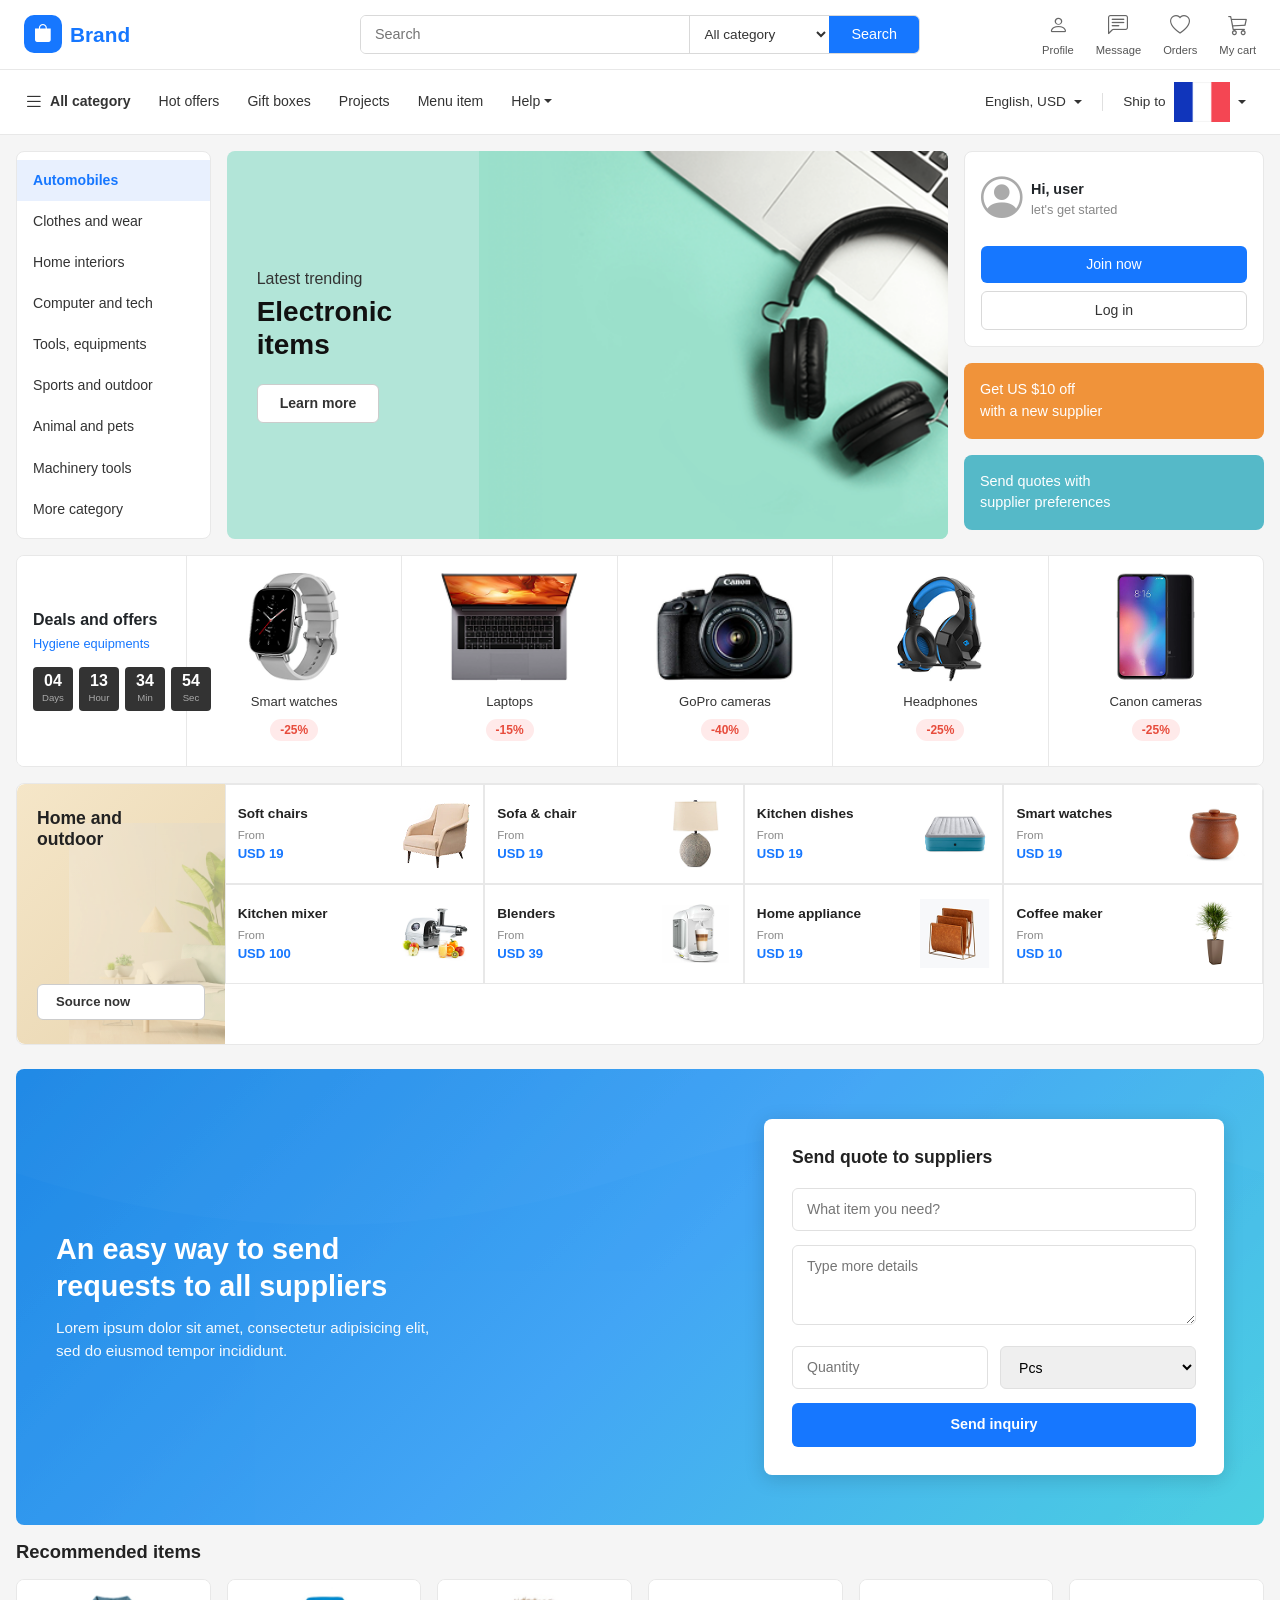
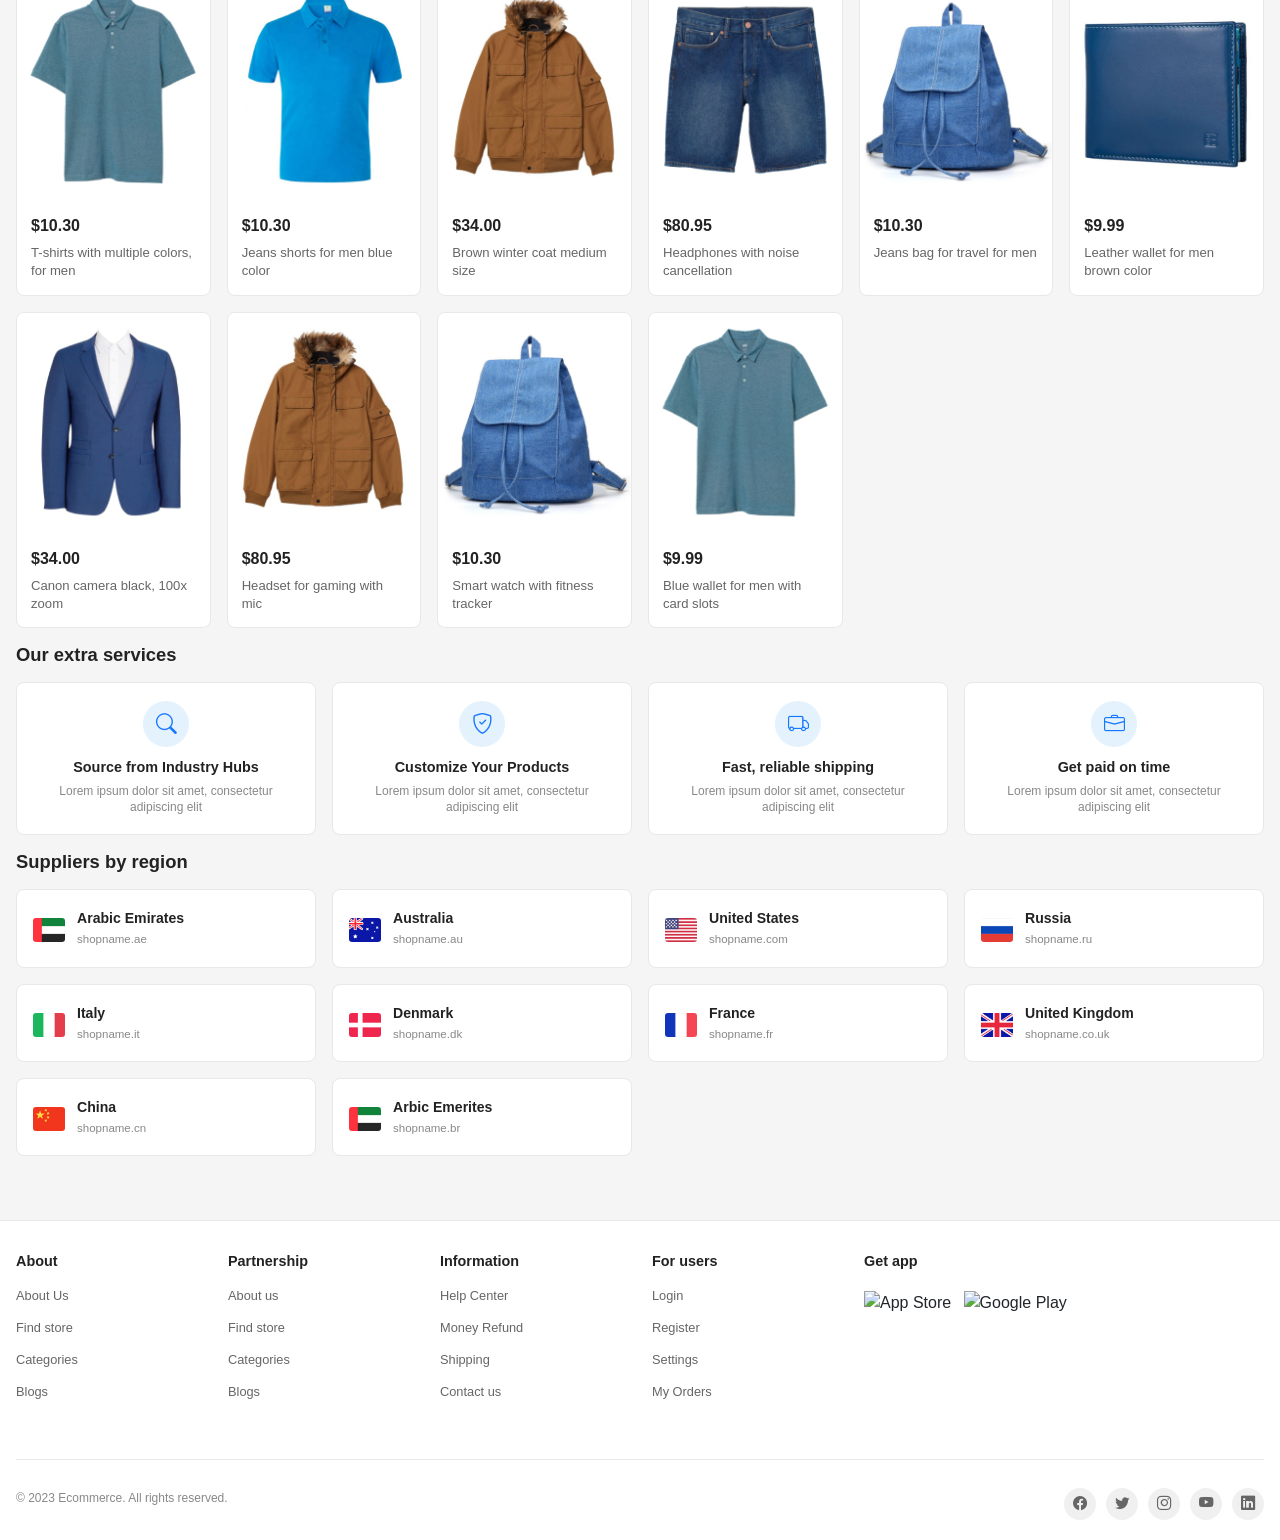
==== commit 8d01f44c: "intern task" ====
--- a/index.html
+++ b/index.html
@@ -1187,7 +1187,7 @@
       <div class="row g-3">
         <div class="col-lg-2 col-md-3 col-6">
           <a href="#" class="product-card">
-            <img src="./assets/cloth/1.jpg" alt="T-shirt" />
+            <img src="./assets/1.jpg" alt="T-shirt" />
             <div class="info">
               <div class="price">$10.30</div>
               <p class="desc">T-shirts with multiple colors, for men</p>
@@ -1196,7 +1196,7 @@
         </div>
         <div class="col-lg-2 col-md-3 col-6">
           <a href="#" class="product-card">
-            <img src="./assets/cloth/2.jpg" alt="Jeans" />
+            <img src="./assets/2.jpg" alt="Jeans" />
             <div class="info">
               <div class="price">$10.30</div>
               <p class="desc">Jeans shorts for men blue color</p>
@@ -1205,7 +1205,7 @@
         </div>
         <div class="col-lg-2 col-md-3 col-6">
           <a href="#" class="product-card">
-            <img src="./assets/cloth/5.jpg" alt="Bag" />
+            <img src="./assets/3.jpg" alt="Bag" />
             <div class="info">
               <div class="price">$34.00</div>
               <p class="desc">Brown winter coat medium size</p>
@@ -1214,7 +1214,7 @@
         </div>
         <div class="col-lg-2 col-md-3 col-6">
           <a href="#" class="product-card">
-            <img src="./assets/tech/7.jpg" alt="Headphones" />
+            <img src="./assets/4.jpg" alt="Headphones" />
             <div class="info">
               <div class="price">$80.95</div>
               <p class="desc">Headphones with noise cancellation</p>
@@ -1223,7 +1223,7 @@
         </div>
         <div class="col-lg-2 col-md-3 col-6">
           <a href="#" class="product-card">
-            <img src="./assets/tech/5.jpg" alt="Bag" />
+            <img src="./assets/5.jpg" alt="Bag" />
             <div class="info">
               <div class="price">$10.30</div>
               <p class="desc">Jeans bag for travel for men</p>
@@ -1232,7 +1232,7 @@
         </div>
         <div class="col-lg-2 col-md-3 col-6">
           <a href="#" class="product-card">
-            <img src="./assets/tech/5.jpg" alt="Wallet" />
+            <img src="./assets/6.jpg" alt="Wallet" />
             <div class="info">
               <div class="price">$9.99</div>
               <p class="desc">Leather wallet for men brown color</p>
@@ -1241,7 +1241,7 @@
         </div>
         <div class="col-lg-2 col-md-3 col-6">
           <a href="#" class="product-card">
-            <img src="./assets/tech/6.jpg" alt="Camera" />
+            <img src="./assets/7.jpg" alt="Camera" />
             <div class="info">
               <div class="price">$34.00</div>
               <p class="desc">Canon camera black, 100x zoom</p>
@@ -1250,7 +1250,7 @@
         </div>
         <div class="col-lg-2 col-md-3 col-6">
           <a href="#" class="product-card">
-            <img src="./assets/tech/4.jpg" alt="Phone" />
+            <img src="./assets/3.jpg" alt="Phone" />
             <div class="info">
               <div class="price">$80.95</div>
               <p class="desc">Headset for gaming with mic</p>
@@ -1259,7 +1259,7 @@
         </div>
         <div class="col-lg-2 col-md-3 col-6">
           <a href="#" class="product-card">
-            <img src="./assets/tech/5.jpg" alt="Watch" />
+            <img src="./assets/5.jpg" alt="Watch" />
             <div class="info">
               <div class="price">$10.30</div>
               <p class="desc">Smart watch with fitness tracker</p>
@@ -1268,7 +1268,7 @@
         </div>
         <div class="col-lg-2 col-md-3 col-6">
           <a href="#" class="product-card">
-            <img src="./assets/cloth/6.jpg" alt="Wallet" />
+            <img src="./assets/1.jpg" alt="Wallet" />
             <div class="info">
               <div class="price">$9.99</div>
               <p class="desc">Blue wallet for men with card slots</p>
